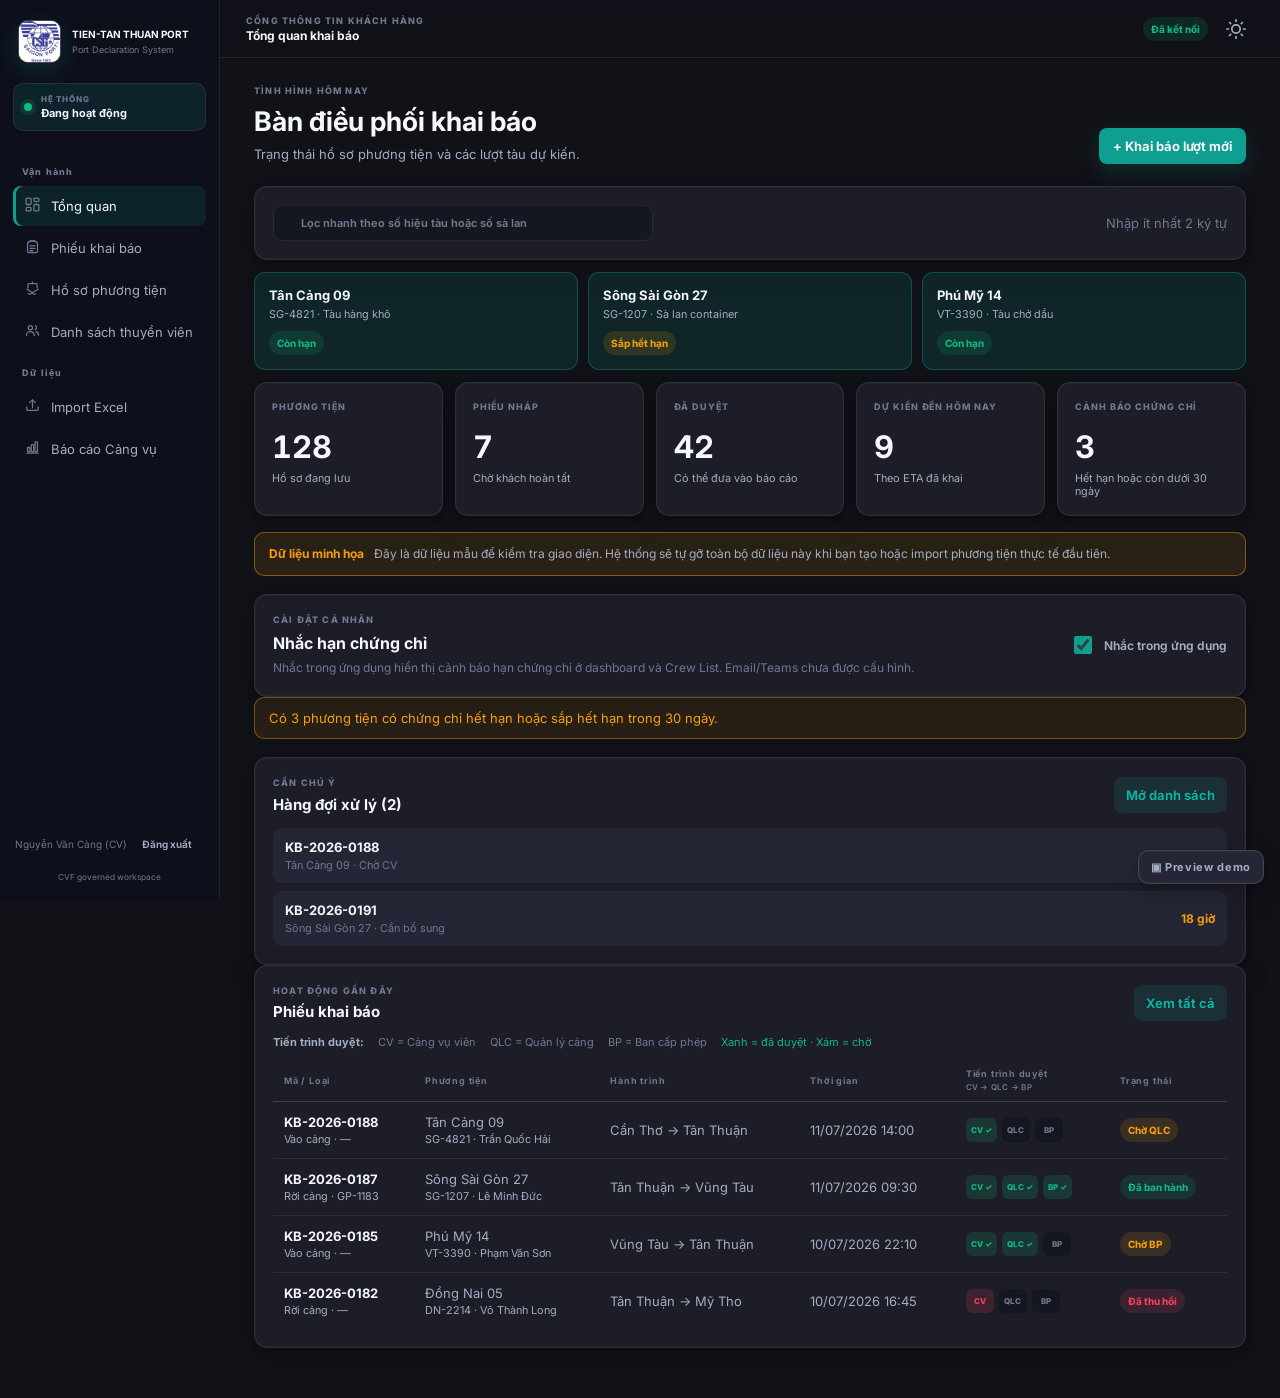
==== frontend/preview.html @ 7e05c361 "fix: complete local T5 UX remediation" ====
<!doctype html>
<html lang="vi" data-theme="dark" data-accent="teal">
<head>
  <meta charset="utf-8">
  <meta name="viewport" content="width=device-width, initial-scale=1">
  <title>Preview · Port Declaration System (demo dữ liệu mẫu)</title>
  <link rel="preconnect" href="https://fonts.googleapis.com">
  <link rel="preconnect" href="https://fonts.gstatic.com" crossorigin>
  <link href="https://fonts.googleapis.com/css2?family=Inter:wght@400;500;600;700&display=swap" rel="stylesheet">
  <link rel="stylesheet" href="styles.css">
  <style>
    /* Demo-only chrome (NOT part of the real app) */
    .demo-bar { position: fixed; right: 16px; bottom: 16px; z-index: 200; display: flex; flex-direction: column; gap: 8px; width: 210px; padding: 10px; border: 1px solid var(--cvf-border-strong); border-radius: 12px; background: var(--cvf-surface-elevated); box-shadow: var(--cvf-shadow-lg); }
    .demo-bar.collapsed { width: auto; padding: 0; border: 0; background: transparent; box-shadow: none; }
    .demo-bar.collapsed .demo-body { display: none; }
    .demo-toggle { min-height: 34px; padding: 0 12px; border: 1px solid var(--cvf-border-strong); border-radius: 10px; background: var(--cvf-surface-elevated); color: var(--cvf-text-secondary); font-size: 11px; font-weight: 700; letter-spacing: .06em; cursor: pointer; box-shadow: var(--cvf-shadow-sm); }
    .demo-toggle:hover { color: var(--cvf-text-primary); border-color: var(--cvf-accent-border); }
    .demo-body { display: grid; gap: 8px; }
    .demo-body button { min-height: 30px; padding: 0 10px; border: 1px solid var(--cvf-border-strong); border-radius: 8px; background: var(--cvf-surface); color: var(--cvf-text-secondary); font-size: 12px; font-weight: 600; cursor: pointer; }
    .demo-body button:hover { border-color: var(--cvf-accent-border); color: var(--cvf-text-primary); }
  </style>
</head>
<body>
  <a class="skip-link" href="#main-content">Bỏ qua điều hướng, đến nội dung chính</a>
  <div class="app-shell">
    <aside class="sidebar" aria-label="Điều hướng chính">
      <a class="brand" href="#dashboard" aria-label="Về tổng quan TIEN-TAN THUAN PORT">
        <span class="brand-logo-frame"><img src="assets/csg-logo.jpg" alt="CSG Saigon Port logo"></span>
        <span class="brand-copy"><strong>TIEN-TAN THUAN PORT</strong><small>Port Declaration System</small></span>
      </a>
      <div class="workspace-chip"><span class="status-dot"></span><span><small>HỆ THỐNG</small><strong>Đang hoạt động</strong></span></div>
      <nav>
        <p class="nav-label">Vận hành</p>
        <a href="#dashboard" data-route="dashboard" class="active"><span><svg viewBox="0 0 24 24" fill="none" stroke="currentColor" stroke-width="1.8" stroke-linecap="round" stroke-linejoin="round" aria-hidden="true"><rect x="3" y="3" width="7" height="9" rx="1.5"></rect><rect x="14" y="3" width="7" height="5" rx="1.5"></rect><rect x="14" y="12" width="7" height="9" rx="1.5"></rect><rect x="3" y="16" width="7" height="5" rx="1.5"></rect></svg></span>Tổng quan</a>
        <a href="#declarations" data-route="declarations"><span><svg viewBox="0 0 24 24" fill="none" stroke="currentColor" stroke-width="1.8" stroke-linecap="round" stroke-linejoin="round" aria-hidden="true"><path d="M9 4h6a1 1 0 0 1 1 1v.5h1.5A1.5 1.5 0 0 1 19 7v12a1.5 1.5 0 0 1-1.5 1.5h-11A1.5 1.5 0 0 1 5 19V7a1.5 1.5 0 0 1 1.5-1.5H8V5a1 1 0 0 1 1-1z"></path><path d="M9 4.5h6"></path><path d="M8.5 11h7M8.5 14.5h7M8.5 18h4"></path></svg></span>Phiếu khai báo</a>
        <a href="#vessels" data-route="vessels"><span><svg viewBox="0 0 24 24" fill="none" stroke="currentColor" stroke-width="1.8" stroke-linecap="round" stroke-linejoin="round" aria-hidden="true"><path d="M4 13l7.4 4.2a1.2 1.2 0 0 0 1.2 0L20 13"></path><path d="M5.5 11.2V6.5a1.5 1.5 0 0 1 1.5-1.5h10a1.5 1.5 0 0 1 1.5 1.5v4.7"></path><path d="M12 5V3"></path><path d="M6 19.5c1.2.8 2.3.8 3.5 0s2.3-.8 3.5 0 2.3.8 3.5 0"></path></svg></span>Hồ sơ phương tiện</a>
        <a href="#crew" data-route="crew"><span><svg viewBox="0 0 24 24" fill="none" stroke="currentColor" stroke-width="1.8" stroke-linecap="round" stroke-linejoin="round" aria-hidden="true"><circle cx="9" cy="8" r="3"></circle><path d="M3.5 19a5.5 5.5 0 0 1 11 0"></path><path d="M16 5.3a3 3 0 0 1 0 5.4"></path><path d="M17 13.5a5.5 5.5 0 0 1 3.5 5.1"></path></svg></span>Danh sách thuyền viên</a>
        <p class="nav-label">Dữ liệu</p>
        <a href="#import" data-route="import"><span><svg viewBox="0 0 24 24" fill="none" stroke="currentColor" stroke-width="1.8" stroke-linecap="round" stroke-linejoin="round" aria-hidden="true"><path d="M12 15V4"></path><path d="M8 8l4-4 4 4"></path><path d="M4 14v3.5A1.5 1.5 0 0 0 5.5 19h13a1.5 1.5 0 0 0 1.5-1.5V14"></path></svg></span>Import Excel</a>
        <a href="#reports" data-route="reports"><span><svg viewBox="0 0 24 24" fill="none" stroke="currentColor" stroke-width="1.8" stroke-linecap="round" stroke-linejoin="round" aria-hidden="true"><path d="M4 20h16"></path><rect x="5" y="12" width="3.5" height="6" rx="1"></rect><rect x="10.25" y="8" width="3.5" height="10" rx="1"></rect><rect x="15.5" y="4" width="3.5" height="14" rx="1"></rect></svg></span>Báo cáo Cảng vụ</a>
      </nav>
      <div class="sidebar-footer">
        <div class="sidebar-user">
          <span id="user-display" class="sidebar-user-name">Nguyễn Văn Cảng (CV)</span>
          <button id="logout-button" class="ghost-button sidebar-logout">Đăng xuất</button>
        </div>
        <small>CVF governed workspace</small>
      </div>
    </aside>

    <div class="main-column">
      <header class="topbar">
        <button id="menu-toggle" class="icon-button mobile-only" aria-label="Mở menu">☰</button>
        <div><span class="eyebrow">CỔNG THÔNG TIN KHÁCH HÀNG</span><strong id="page-context" role="status" aria-live="polite">Tổng quan khai báo</strong></div>
        <div class="topbar-actions">
          <span id="api-state" class="state-badge ok">Đã kết nối</span>
          <button id="theme-toggle" class="icon-button theme-btn" type="button" aria-label="Toggle theme" title="Chuyển giao diện">
            <svg class="sun-icon" viewBox="0 0 24 24" width="20" height="20" fill="none" stroke="currentColor" stroke-width="2" stroke-linecap="round" stroke-linejoin="round"><circle cx="12" cy="12" r="5"></circle><line x1="12" y1="1" x2="12" y2="3"></line><line x1="12" y1="21" x2="12" y2="23"></line><line x1="4.22" y1="4.22" x2="5.64" y2="5.64"></line><line x1="18.36" y1="18.36" x2="19.78" y2="19.78"></line><line x1="1" y1="12" x2="3" y2="12"></line><line x1="21" y1="12" x2="23" y2="12"></line><line x1="4.22" y1="19.78" x2="5.64" y2="18.36"></line><line x1="18.36" y1="5.64" x2="19.78" y2="4.22"></line></svg>
            <svg class="moon-icon" viewBox="0 0 24 24" width="20" height="20" fill="none" stroke="currentColor" stroke-width="2" stroke-linecap="round" stroke-linejoin="round"><path d="M21 12.79A9 9 0 1 1 11.21 3 7 7 0 0 0 21 12.79z"></path></svg>
          </button>
        </div>
      </header>

      <main id="main-content" tabindex="-1" aria-busy="false">
        <!-- DASHBOARD -->
        <section class="page active" data-page="dashboard">
          <div class="page-heading"><div><p class="eyebrow">TÌNH HÌNH HÔM NAY</p><h1>Bàn điều phối khai báo</h1><p>Trạng thái hồ sơ phương tiện và các lượt tàu dự kiến.</p></div><button class="primary-button" data-action="new-declaration">+ Khai báo lượt mới</button></div>
          <section class="dashboard-search panel"><label class="search"><span><svg viewBox="0 0 24 24" fill="none" stroke="currentColor" stroke-width="1.8" stroke-linecap="round" stroke-linejoin="round" aria-hidden="true"><circle cx="10.5" cy="10.5" r="6.5"></circle><path d="M20 20l-4.8-4.8"></path></svg></span><input id="dashboard-vessel-search" placeholder="Lọc nhanh theo số hiệu tàu hoặc số sà lan"></label><span class="muted">Nhập ít nhất 2 ký tự</span></section>
          <div id="dashboard-search-results" class="search-card-grid">
            <article class="search-result-card"><strong>Tân Cảng 09</strong><small>SG-4821 · Tàu hàng khô</small><span class="table-badge submitted">Còn hạn</span></article>
            <article class="search-result-card"><strong>Sông Sài Gòn 27</strong><small>SG-1207 · Sà lan container</small><span class="table-badge draft">Sắp hết hạn</span></article>
            <article class="search-result-card"><strong>Phú Mỹ 14</strong><small>VT-3390 · Tàu chở dầu</small><span class="table-badge submitted">Còn hạn</span></article>
          </div>
          <div id="stats" class="stat-grid" aria-live="polite">
            <article class="stat-card"><p>PHƯƠNG TIỆN</p><strong>128</strong><small>Hồ sơ đang lưu</small></article>
            <article class="stat-card"><p>PHIẾU NHÁP</p><strong>7</strong><small>Chờ khách hoàn tất</small></article>
            <article class="stat-card"><p>ĐÃ DUYỆT</p><strong>42</strong><small>Có thể đưa vào báo cáo</small></article>
            <article class="stat-card"><p>DỰ KIẾN ĐẾN HÔM NAY</p><strong>9</strong><small>Theo ETA đã khai</small></article>
            <article class="stat-card"><p>CẢNH BÁO CHỨNG CHỈ</p><strong>3</strong><small>Hết hạn hoặc còn dưới 30 ngày</small></article>
          </div>
          <section class="demo-data-notice" role="status"><strong>Dữ liệu minh họa</strong><span>Đây là dữ liệu mẫu để kiểm tra giao diện. Hệ thống sẽ tự gỡ toàn bộ dữ liệu này khi bạn tạo hoặc import phương tiện thực tế đầu tiên.</span></section>
          <section class="panel preference-panel"><div><p class="eyebrow">CÀI ĐẶT CÁ NHÂN</p><h2>Nhắc hạn chứng chỉ</h2><p>Nhắc trong ứng dụng hiển thị cảnh báo hạn chứng chỉ ở dashboard và Crew List. Email/Teams chưa được cấu hình.</p></div><label class="toggle-label"><input type="checkbox" checked><span>Nhắc trong ứng dụng</span></label></section>
          <div class="warning-strip visible" role="status">Có 3 phương tiện có chứng chỉ hết hạn hoặc sắp hết hạn trong 30 ngày.</div>
          <section class="panel attention-queue"><div class="panel-header"><div><p class="eyebrow">CẦN CHÚ Ý</p><h2>Hàng đợi xử lý (2)</h2></div><button class="soft-button" type="button">Mở danh sách</button></div><div class="attention-list">
            <article><div><strong>KB-2026-0188</strong><small>Tân Cảng 09 · Chờ CV</small></div><span>6 giờ</span></article>
            <article><div><strong>KB-2026-0191</strong><small>Sông Sài Gòn 27 · Cần bổ sung</small></div><span>18 giờ</span></article>
          </div></section>
          <div class="content-grid">
            <section class="panel"><div class="panel-header"><div><p class="eyebrow">HOẠT ĐỘNG GẦN ĐÂY</p><h2>Phiếu khai báo</h2></div><button class="soft-button">Xem tất cả</button></div><div class="table-wrap" data-recent></div></section>
          </div>
        </section>

        <!-- VESSELS -->
        <section class="page" data-page="vessels">
          <div class="page-heading"><div><p class="eyebrow">DANH MỤC DÙNG LẠI</p><h1>Hồ sơ phương tiện</h1><p>Khai một lần, chọn lại cho những lượt đến cảng sau.</p></div><button class="primary-button">+ Thêm phương tiện</button></div>
          <section class="panel"><div class="filter-bar"><label class="search"><span><svg viewBox="0 0 24 24" fill="none" stroke="currentColor" stroke-width="1.8" stroke-linecap="round" stroke-linejoin="round" aria-hidden="true"><circle cx="10.5" cy="10.5" r="6.5"></circle><path d="M20 20l-4.8-4.8"></path></svg></span><input placeholder="Tìm tên tàu hoặc số đăng ký"></label><span class="muted">128 phương tiện</span></div><div class="table-wrap" data-vessels></div></section>
        </section>

        <!-- DECLARATIONS -->
        <section class="page" data-page="declarations">
          <div class="page-heading"><div><p class="eyebrow">MỖI PHƯƠNG TIỆN / MỖI LƯỢT</p><h1>Điều phối phiếu vào, rời cảng</h1><p>Theo dõi khai báo, kiểm tra nhiều cấp, ban hành và lịch sử xử lý.</p></div><button class="primary-button" data-action="new-declaration">+ Tạo phiếu</button></div>
          <section class="panel advanced-filter"><label>Tàu / số đăng ký<input placeholder="Ví dụ: SG-1234"></label><label>Loại phiếu<select><option>Tất cả</option><option>Vào cảng</option><option>Rời cảng</option></select></label><label>Trạng thái<select><option>Tất cả</option><option>Chờ CV</option><option>Đã duyệt</option></select></label><label>Thuyền trưởng<input placeholder="Họ tên"></label><label>Từ ngày<input type="date"></label><label>Đến ngày<input type="date"></label><button class="ghost-button">Đặt lại</button><span class="muted">42 phiếu</span></section>
          <section class="panel"><div class="table-wrap" data-declarations></div><div class="pagination" aria-label="Phân trang"><span>Trang 1/3</span><button type="button" disabled>Trước</button><button type="button">Sau</button></div></section>
        </section>

        <!-- CREW -->
        <section class="page" data-page="crew">
          <div class="page-heading"><div><p class="eyebrow">CREW LIST / CHỨNG CHỈ</p><h1>Danh sách thuyền viên</h1><p>Quản lý thuyền trưởng, thuyền viên và hạn chứng chỉ chuyên môn.</p></div><button class="primary-button">+ Thêm thuyền viên</button></div>
          <div class="warning-strip visible">2 chứng chỉ đã hết hạn hoặc sẽ hết hạn trong 30 ngày. Cần rà soát trước khi phân công chuyến.</div>
          <section class="panel"><div class="filter-bar"><label class="search"><span><svg viewBox="0 0 24 24" fill="none" stroke="currentColor" stroke-width="1.8" stroke-linecap="round" stroke-linejoin="round" aria-hidden="true"><circle cx="10.5" cy="10.5" r="6.5"></circle><path d="M20 20l-4.8-4.8"></path></svg></span><input placeholder="Tìm họ tên, chức danh hoặc số chứng chỉ"></label><span class="muted">36 người</span></div><div class="table-wrap" data-crew></div></section>
        </section>

        <!-- IMPORT -->
        <section class="page" data-page="import">
          <div class="page-heading"><div><p class="eyebrow">NHẬP DỮ LIỆU CÓ KIỂM SOÁT</p><h1>Import biểu mẫu Excel</h1><p>Dùng đúng hai file mẫu đã phát hành để map dữ liệu vào hệ thống.</p></div></div>
          <div class="import-grid">
            <section class="panel upload-card"><span class="upload-icon"><svg viewBox="0 0 24 24" fill="none" stroke="currentColor" stroke-width="1.7" stroke-linecap="round" stroke-linejoin="round" aria-hidden="true"><path d="M3 14l8 4.4a2 2 0 0 0 2 0L21 14"></path><path d="M5 12V6.5A1.5 1.5 0 0 1 6.5 5h11A1.5 1.5 0 0 1 19 6.5V12"></path><path d="M12 5V2.5"></path></svg></span><h2>Hồ sơ phương tiện</h2><p>Nhập danh sách phương tiện từ <code>Ho_so_phuong_tien_thuy_noi_dia.xlsx</code>.</p><label class="file-button">Chọn file<input type="file" accept=".xlsx"></label></section>
            <section class="panel upload-card"><span class="upload-icon"><svg viewBox="0 0 24 24" fill="none" stroke="currentColor" stroke-width="1.7" stroke-linecap="round" stroke-linejoin="round" aria-hidden="true"><path d="M7 3.5h6.5L18 8v11.5A1.5 1.5 0 0 1 16.5 21h-9A1.5 1.5 0 0 1 6 19.5v-14A1.5 1.5 0 0 1 7 3.5z"></path><path d="M13 3.5V8h5"></path><path d="M9 12.5h6M9 15.5h6M9 18h3.5"></path></svg></span><h2>Phiếu khai báo</h2><p>Nhập một lượt từ <code>Phieu_khai_bao_PTTND_truoc_khi_den_cang.xlsx</code>.</p><label class="file-button">Chọn file<input type="file" accept=".xlsx"></label></section>
          </div>
          <section class="panel"><div class="panel-header"><div><p class="eyebrow">NHẬT KÝ IMPORT</p><h2>Kết quả gần nhất</h2></div></div><div class="empty-state"><div><strong>Chưa có file nào được import</strong><p>Chọn một file mẫu Excel để bắt đầu map dữ liệu trong phiên này.</p></div></div></section>
        </section>

        <!-- REPORTS -->
        <section class="page" data-page="reports">
          <div class="page-heading"><div><p class="eyebrow">BÁO CÁO ĐỊNH KỲ</p><h1>Biểu mẫu gửi Cảng vụ</h1><p>Dữ liệu được tổng hợp từ các phiếu đã duyệt trong kỳ.</p></div></div>
          <section class="panel report-analytics"><div class="panel-header"><div><p class="eyebrow">THỐNG KÊ SẢN LƯỢNG</p><h2 id="analytics-title">Tổng hợp theo tháng</h2></div><div class="segmented period-switch"><button data-period="week">Tuần</button><button data-period="month" class="active">Tháng</button><button data-period="quarter">Quý</button><button data-period="year">Năm</button></div></div>
            <div class="kpi-grid" id="kpi-grid"></div>
            <div class="analytics-split">
              <div class="trend-card"><div class="trend-head"><strong id="trend-title">Lượt tàu theo tháng</strong><span class="muted" id="trend-sub">2026</span></div><div class="trend-chart" id="trend-chart"></div><div class="trend-legend"><span><i class="dot-cur"></i>Kỳ này</span><span><i class="dot-prev"></i>Cùng kỳ năm trước</span></div></div>
              <div class="compare-card"><div class="compare-head"><strong>So sánh cùng kỳ</strong><span class="muted" id="compare-sub">Tháng này vs cùng kỳ 2025</span></div><table><thead><tr><th>Chỉ tiêu</th><th>Kỳ này</th><th>Cùng kỳ</th><th>+/-</th></tr></thead><tbody id="compare-body"></tbody></table></div>
            </div>
          </section>
          <section class="panel report-filter"><label>Từ ngày<input type="date"></label><label>Đến ngày<input type="date"></label><p><span class="info-dot">i</span> Chỉ phiếu ở trạng thái <strong>Đã duyệt</strong> được đưa vào báo cáo.</p></section>
          <div class="report-grid">
            <article class="panel report-card"><span>PL.01</span><h2>Kế hoạch hoạt động PTTND</h2><p>Kế hoạch theo ngày, vị trí đến/rời, hàng hóa và thuyền trưởng.</p><button class="outline-button">Xuất Excel</button></article>
            <article class="panel report-card"><span>PL.02</span><h2>Khối lượng hàng hóa, lượt tàu</h2><p>Tổng hợp kỳ báo cáo theo nhóm hàng, TEU, lượt tàu và hành khách.</p><button class="outline-button">Xuất Excel</button></article>
            <article class="panel report-card"><span>PL.03</span><h2>Chi tiết phương tiện ra, vào cảng</h2><p>Danh sách từng lượt cùng hành trình và phân loại hàng hóa.</p><button class="outline-button">Xuất Excel</button></article>
          </div>
          <section class="panel integration-panel"><div><p class="eyebrow">KẾT NỐI CẢNG VỤ</p><h2>Luồng đồng bộ API trực tiếp</h2><p>Chuẩn bị payload từ phiếu đã duyệt. Hệ thống chỉ gửi khi Cảng vụ cung cấp đặc tả API, endpoint và credential chính thức.</p></div><div class="integration-state"><span class="state-badge pending">Chưa cấu hình</span><button class="primary-button">Chuẩn bị gói đồng bộ</button></div><div class="table-wrap span-full" data-sync></div></section>
        </section>
      </main>
    </div>
  </div>

  <!-- DECLARATION MODAL (contract markup, prefilled demo) -->
  <dialog id="declaration-dialog" class="modal wide"><form onsubmit="return false"><div class="modal-header sticky"><div><p class="eyebrow">PHIẾU KHAI BÁO PTTND</p><h2>Tạo lượt đến cảng</h2></div><div id="draft-state" class="draft-state" role="status" aria-live="polite"><span aria-hidden="true">●</span> Nháp cục bộ trên thiết bị này · chưa lưu lên hệ thống</div><button type="button" class="icon-button" data-close-dialog="declaration-dialog" aria-label="Đóng">×</button></div>
    <div>
      <section class="form-section"><h3>A. Thông tin chung và phương tiện</h3><div class="section-grid">
        <label>* Loại phiếu<select><option>Vào cảng</option><option>Rời cảng</option></select></label>
        <label class="wide-field">* Tên doanh nghiệp / Đại lý<input value="Công ty TNHH Vận tải Sông Sài Gòn"></label>
        <label>* Ngày khai báo<input type="date" value="2026-07-11"></label>
        <label>* Chọn hồ sơ phương tiện<select><option>Tân Cảng 09 — SG-4821</option></select></label>
        <label>* Tên phương tiện<input value="Tân Cảng 09"></label>
        <label>* Số đăng ký<input value="SG-4821"></label>
        <label>Chiều dài (m)<input type="number" value="79.8"></label>
        <label>Trọng tải toàn phần<input type="number" value="2400"></label>
      </div></section>
      <section class="form-section"><h3>C. Hàng hóa dỡ tại cảng</h3><div class="section-grid">
        <label>Loại hàng<select><option>Container</option></select></label>
        <label>Loại hình<select><option>Nhập khẩu</option></select></label>
        <label class="wide-field">Tên hàng<input value="Hàng bách hóa đóng container"></label>
        <label>20 ft có hàng<input type="number" value="18"></label>
        <label>40 ft có hàng<input type="number" value="24"></label>
        <label>Tổng container<input class="derived" value="42" readonly></label>
        <label>Quy đổi TEU<input class="derived" value="66" readonly></label>
        <label>Khối lượng (tấn)<input type="number" value="612"></label>
      </div></section>
      <section class="form-section"><h3>F. Liên hệ và file đính kèm</h3><div class="section-grid">
        <label>* Họ tên thuyền trưởng<input value="Trần Quốc Hải"></label>
        <label>* Số điện thoại thuyền trưởng<input value="0903 555 214"></label>
        <label class="attachment-field wide-field">Đính kèm hình ảnh / PDF / Word / Excel<input type="file" multiple><small>Mỗi file tối đa 12 MB. File được lưu cùng phiếu khai báo.</small></label>
      </div></section>
    </div>
    <div class="review-strip"><div><strong>Kiểm tra trước khi nộp</strong><p>Dấu * là bắt buộc. Phiếu đã nộp được khóa để bảo toàn báo cáo.</p></div><div><button type="button" class="outline-button">Lưu nháp</button><button type="button" class="primary-button">Kiểm tra & nộp</button></div></div>
  </form></dialog>

  <!-- WORKFLOW MODAL -->
  <dialog id="workflow-dialog" class="modal wide"><div class="modal-header"><div><p class="eyebrow">HỒ SƠ VÀ DẤU VẾT XỬ LÝ</p><h2>KB-2026-0188 · Tân Cảng 09</h2></div><button type="button" class="icon-button" data-close-dialog="workflow-dialog" aria-label="Đóng">×</button></div>
    <div class="workflow-summary"><article><small>LOẠI PHIẾU</small><strong>Vào cảng</strong></article><article><small>TRẠNG THÁI</small><strong>Chờ QLC</strong></article><article><small>GIẤY PHÉP</small><strong>Chưa ban hành</strong></article><article><small>DUYỆT</small><span class="approval-dots"><span class="approval approved" title="Cảng vụ viên: Đã duyệt">CV ✓</span><span class="approval" title="Quản lý cảng: Đang chờ">QLC</span><span class="approval" title="Ban cấp phép: Đang chờ">BP</span></span></article></div>
    <div class="timeline">
      <article><span></span><div><strong>Chờ CV · Trần Quốc Hải</strong><small>CUSTOMER · 11/07/2026 08:12</small><p>Khách hàng nộp phiếu khai báo lượt vào cảng.</p></div></article>
      <article><span></span><div><strong>Đã duyệt · Nguyễn Văn Cảng</strong><small>CV · 11/07/2026 09:40</small><p>Cảng vụ viên duyệt hồ sơ, chuyển Quản lý cảng.</p></div></article>
    </div>
    <form class="workflow-form" onsubmit="return false"><label>Thao tác<select><option>Chọn</option><option>QLC duyệt</option><option>Yêu cầu bổ sung</option></select></label><label>Số giấy phép<input placeholder="Tự sinh nếu để trống"></label><label class="span-full">Ghi chú / lý do<textarea placeholder="Bắt buộc nêu lý do khi yêu cầu bổ sung hoặc thu hồi"></textarea></label><button class="primary-button" type="button">Ghi nhận thao tác</button></form>
  </dialog>

  <!-- LOGIN DIALOG -->
  <dialog id="login-dialog" class="modal login-dialog" aria-labelledby="login-title">
    <form onsubmit="return false">
      <div class="login-hero">
        <span class="login-logo-frame"><img src="assets/csg-logo.jpg" alt="Cảng Sài Gòn"></span>
        <p class="eyebrow">CỔNG THÔNG TIN VẬN HÀNH</p>
        <h2 id="login-title">Cảng Tân Thuận</h2>
        <p>Đăng nhập để quản lý khai báo, phương tiện và luồng phê duyệt.</p>
      </div>
      <div class="login-form-content">
        <label>Tên đăng nhập<input type="text" placeholder="Nhập tên đăng nhập"></label>
        <label>Mật khẩu<input type="password" placeholder="Nhập mật khẩu"></label>
        <button type="button" class="primary-button full login-submit">Đăng nhập vào hệ thống <span aria-hidden="true">→</span></button>
        <p class="login-security-note">Phiên đăng nhập được bảo vệ và mọi thao tác quan trọng đều được ghi nhận.</p>
      </div>
    </form>
  </dialog>

  <div id="toast-region" class="toast-region" role="status" aria-live="polite" aria-atomic="true"></div>

  <div class="demo-bar collapsed" id="demo-bar">
    <button class="demo-toggle" id="demo-toggle" type="button">▣ Preview demo</button>
    <div class="demo-body">
      <button data-open="declaration-dialog">Modal phiếu</button>
      <button data-open="workflow-dialog">Workflow</button>
      <button data-open="login-dialog">Login</button>
      <button id="demo-theme">Dark / Light</button>
    </div>
  </div>

  <script>
    const A = '<span class="approval approved" title="Đã duyệt">$L ✓</span>';
    function dot(state, label) {
      const cls = state === 'approved' ? 'approval approved' : state === 'rejected' ? 'approval rejected' : 'approval';
      return `<span class="${cls}">${label}${state === 'approved' ? ' ✓' : ''}</span>`;
    }
    const legend = '<div class="approval-legend"><strong>Tiến trình duyệt:</strong><span>CV = Cảng vụ viên</span><span>QLC = Quản lý cảng</span><span>BP = Ban cấp phép</span><span class="approval-legend-state">Xanh = đã duyệt · Xám = chờ</span></div>';

    const declRows = [
      ['KB-2026-0188','Vào cảng · —','Tân Cảng 09','SG-4821 · Trần Quốc Hải','Cần Thơ → Tân Thuận','11/07/2026 14:00',['approved','pending','pending'],'draft','Chờ QLC'],
      ['KB-2026-0187','Rời cảng · GP-1183','Sông Sài Gòn 27','SG-1207 · Lê Minh Đức','Tân Thuận → Vũng Tàu','11/07/2026 09:30',['approved','approved','approved'],'submitted','Đã ban hành'],
      ['KB-2026-0185','Vào cảng · —','Phú Mỹ 14','VT-3390 · Phạm Văn Sơn','Vũng Tàu → Tân Thuận','10/07/2026 22:10',['approved','approved','pending'],'draft','Chờ BP'],
      ['KB-2026-0182','Rời cảng · —','Đồng Nai 05','DN-2214 · Võ Thành Long','Tân Thuận → Mỹ Tho','10/07/2026 16:45',['rejected','pending','pending'],'danger','Đã thu hồi'],
    ];
    function declTable(editable) {
      return legend + '<table class="data-table responsive-table"><thead><tr><th>Mã / Loại</th><th>Phương tiện</th><th>Hành trình</th><th>Thời gian</th><th class="approval-heading">Tiến trình duyệt<small>CV → QLC → BP</small></th><th>Trạng thái</th>' + (editable ? '<th></th>' : '') + '</tr></thead><tbody>' +
        declRows.map(r => `<tr><td data-label="Mã / Loại"><strong>${r[0]}</strong><br><small>${r[1]}</small></td><td data-label="Phương tiện">${r[2]}<br><small>${r[3]}</small></td><td data-label="Hành trình">${r[4]}</td><td data-label="Thời gian">${r[5]}</td><td data-label="Tiến trình duyệt"><span class="approval-dots">${dot(r[6][0],'CV')}${dot(r[6][1],'QLC')}${dot(r[6][2],'BP')}</span></td><td data-label="Trạng thái"><span class="table-badge ${r[7]}">${r[8]}</span></td>${editable ? '<td data-label="Thao tác"><button>Mở phiếu</button> · <button>Chi tiết</button></td>' : ''}</tr>`).join('') +
        '</tbody></table>';
    }
    document.querySelector('[data-recent]').innerHTML = declTable(false);
    document.querySelector('[data-declarations]').innerHTML = declTable(true);

    const vesselRows = [
      ['Tân Cảng 09','Cty Vận tải Sông Sài Gòn','SG-4821','Tàu hàng khô / SB','2.400 tấn','submitted','Còn hạn','30/09/2027'],
      ['Sông Sài Gòn 27','Cty CP Logistics Miền Nam','SG-1207','Sà lan container / SB','1.150 tấn','draft','Sắp hết hạn','02/08/2026'],
      ['Phú Mỹ 14','DNTN Phú Mỹ','VT-3390','Tàu chở dầu / VR-SI','3.800 tấn','submitted','Còn hạn','14/03/2028'],
    ];
    document.querySelector('[data-vessels]').innerHTML = '<table class="data-table responsive-table"><thead><tr><th>Phương tiện</th><th>Số đăng ký</th><th>Loại / Cấp</th><th>Trọng tải</th><th>Đăng kiểm</th><th></th></tr></thead><tbody>' +
      vesselRows.map(v => `<tr><td data-label="Phương tiện"><strong>${v[0]}</strong><br><small>${v[1]}</small></td><td data-label="Số đăng ký">${v[2]}</td><td data-label="Loại / Cấp">${v[3]}</td><td data-label="Trọng tải">${v[4]}</td><td data-label="Đăng kiểm"><span class="table-badge ${v[5]}">${v[6]}</span><br><small>${v[7]}</small></td><td data-label="Thao tác"><button>Đối soát</button> · <button>Chỉnh sửa</button></td></tr>`).join('') +
      '</tbody></table>';

    const crewRows = [
      ['Trần Quốc Hải','0903 555 214','Thuyền trưởng','Tân Cảng 09','SG-4821','GCNKNCM hạng nhất','TT-01824','submitted','Còn hạn','12/11/2027'],
      ['Lê Minh Đức','0912 448 903','Máy trưởng','Sông Sài Gòn 27','SG-1207','GCNKNCM máy hạng nhì','MT-00937','draft','Sắp hết hạn','28/07/2026'],
      ['Phạm Văn Sơn','0977 210 664','Thuyền phó','Chưa phân công','','Chứng chỉ thủy thủ','TP-02201','draft','Đã hết hạn','01/06/2026'],
    ];
    document.querySelector('[data-crew]').innerHTML = '<table class="data-table responsive-table"><thead><tr><th>Họ tên</th><th>Chức danh</th><th>Phương tiện</th><th>Chứng chỉ</th><th>Hạn</th><th></th></tr></thead><tbody>' +
      crewRows.map(c => `<tr><td data-label="Họ tên"><strong>${c[0]}</strong><br><small>${c[1]}</small></td><td data-label="Chức danh">${c[2]}</td><td data-label="Phương tiện">${c[3]}<br><small>${c[4]}</small></td><td data-label="Chứng chỉ">${c[5]}<br><small>${c[6]}</small></td><td data-label="Hạn"><span class="table-badge ${c[7]}">${c[8]}</span><br><small>${c[9]}</small></td><td data-label="Thao tác"><button>Chỉnh sửa</button></td></tr>`).join('') +
      '</tbody></table>';

    document.querySelector('[data-sync]').innerHTML = '<div class="empty-state"><div><strong>Chưa có gói đồng bộ</strong><p>Chọn kỳ báo cáo và chuẩn bị payload để kiểm tra trước khi kết nối API chính thức.</p></div></div>';

    // ---- Report analytics (demo data) ----
    const fmt = n => n.toLocaleString('vi-VN');
    const periods = {
      week: {
        title: 'Tổng hợp theo tuần', trendTitle: 'Lượt tàu theo ngày', trendSub: 'Tuần này', compareSub: 'Tuần này vs tuần trước',
        kpis: [['Lượt tàu',86,79],['Khối lượng (tấn)',24180,22540],['TEU',3120,3260],['Hành khách',410,388]],
        labels: ['T2','T3','T4','T5','T6','T7','CN'], cur: [12,15,11,14,16,13,5], prev: [10,13,12,12,14,11,7]
      },
      month: {
        title: 'Tổng hợp theo tháng', trendTitle: 'Lượt tàu theo tháng', trendSub: '2026', compareSub: 'Tháng này vs cùng kỳ 2025',
        kpis: [['Lượt tàu',384,342],['Khối lượng (tấn)',108600,99200],['TEU',14280,13010],['Hành khách',1820,1960]],
        labels: ['T1','T2','T3','T4','T5','T6','T7'], cur: [52,58,61,55,67,71,63], prev: [48,50,54,52,59,60,58]
      },
      quarter: {
        title: 'Tổng hợp theo quý', trendTitle: 'Lượt tàu theo quý', trendSub: '2026', compareSub: 'Quý này vs cùng kỳ 2025',
        kpis: [['Lượt tàu',1156,1042],['Khối lượng (tấn)',321400,298700],['TEU',42600,39800],['Hành khách',5480,5720]],
        labels: ['Q1','Q2','Q3','Q4'], cur: [1156,1210,1090,0], prev: [1042,1120,1180,1205]
      },
      year: {
        title: 'Tổng hợp theo năm', trendTitle: 'Lượt tàu theo năm', trendSub: '2020–2026', compareSub: 'Năm nay vs năm trước',
        kpis: [['Lượt tàu',4562,4218],['Khối lượng (tấn)',1284000,1192000],['TEU',168400,151200],['Hành khách',22140,23050]],
        labels: ['2021','2022','2023','2024','2025','2026'], cur: [3680,3920,4100,4320,4218,4562], prev: [3500,3680,3920,4100,4320,4218]
      }
    };
    function delta(cur, prev) { const d = prev ? ((cur - prev) / prev) * 100 : 0; const up = d >= 0; return {up, txt: (up ? '▲ ' : '▼ ') + Math.abs(d).toFixed(1).replace('.', ',') + '%'}; }
    function renderAnalytics(key) {
      const p = periods[key];
      document.getElementById('analytics-title').textContent = p.title;
      document.getElementById('trend-title').textContent = p.trendTitle;
      document.getElementById('trend-sub').textContent = p.trendSub;
      document.getElementById('compare-sub').textContent = p.compareSub;
      document.getElementById('kpi-grid').innerHTML = p.kpis.map(k => { const dl = delta(k[1], k[2]); return `<article class="kpi-card"><p>${k[0].toUpperCase()}</p><div class="kpi-value"><strong>${fmt(k[1])}</strong><span class="kpi-delta ${dl.up ? 'up' : 'down'}">${dl.txt}</span></div><small>Cùng kỳ: ${fmt(k[2])}</small></article>`; }).join('');
      const max = Math.max(...p.cur, ...p.prev) || 1;
      document.getElementById('trend-chart').innerHTML = p.labels.map((lb, i) => `<div class="trend-col"><div class="trend-bars"><span class="trend-bar cur" style="height:${Math.round(p.cur[i] / max * 100)}%"></span><span class="trend-bar prev" style="height:${Math.round(p.prev[i] / max * 100)}%"></span></div><small>${lb}</small></div>`).join('');
      document.getElementById('compare-body').innerHTML = p.kpis.map(k => { const dl = delta(k[1], k[2]); return `<tr><td>${k[0]}</td><td>${fmt(k[1])}</td><td>${fmt(k[2])}</td><td class="compare-delta ${dl.up ? 'up' : 'down'}">${dl.txt}</td></tr>`; }).join('');
    }
    renderAnalytics('month');
    document.querySelectorAll('.period-switch button').forEach(b => b.onclick = () => {
      document.querySelectorAll('.period-switch button').forEach(x => x.classList.toggle('active', x === b));
      renderAnalytics(b.dataset.period);
    });

    // Demo bar collapse
    document.getElementById('demo-toggle').onclick = () => document.getElementById('demo-bar').classList.toggle('collapsed');

    // Nav switching
    document.querySelectorAll('nav a').forEach(a => a.addEventListener('click', e => {
      e.preventDefault();
      const route = a.dataset.route;
      document.querySelectorAll('.page').forEach(p => p.classList.toggle('active', p.dataset.page === route));
      document.querySelectorAll('nav a').forEach(l => l.classList.toggle('active', l === a));
      const names = {dashboard:'Tổng quan khai báo',declarations:'Phiếu khai báo',vessels:'Hồ sơ phương tiện',crew:'Danh sách thuyền viên',import:'Import dữ liệu Excel',reports:'Báo cáo Cảng vụ'};
      document.getElementById('page-context').textContent = names[route];
      document.querySelector('.sidebar').classList.remove('open');
    }));
    document.getElementById('menu-toggle').onclick = () => document.querySelector('.sidebar').classList.toggle('open');

    // Theme
    const toggleTheme = () => { const r = document.documentElement; r.dataset.theme = r.dataset.theme === 'dark' ? 'light' : 'dark'; };
    document.getElementById('theme-toggle').onclick = toggleTheme;
    document.getElementById('demo-theme').onclick = toggleTheme;

    // Dialogs
    document.querySelectorAll('[data-open]').forEach(b => b.onclick = () => document.getElementById(b.dataset.open).showModal());
    document.querySelectorAll('[data-close-dialog]').forEach(b => b.onclick = () => document.getElementById(b.dataset.closeDialog).close());
  </script>
</body>
</html>
---- frontend/styles.css ----
:root {
  --cvf-bg-shell: #0d0f1a;
  --cvf-bg-page: #111218;
  --cvf-surface: #1c1d27;
  --cvf-surface-elevated: #242636;
  --cvf-border: rgba(255,255,255,.08);
  --cvf-border-strong: rgba(255,255,255,.14);
  --cvf-text-primary: #f4f7fb;
  --cvf-text-secondary: #a3adc2;
  --cvf-text-muted: #6f7890;
  --cvf-success: #10b981;
  --cvf-warning: #f59e0b;
  --cvf-danger: #f43f5e;
  --cvf-info: #38bdf8;
  --cvf-overlay: rgba(5,8,14,.72);
  --cvf-input: #151720;
  --cvf-logo-bg: #ffffff;
  --cvf-shadow-sm: 0 10px 28px rgba(0,0,0,.18), 0 2px 6px rgba(0,0,0,.22), inset 0 0 0 1px rgba(255,255,255,.025);
  --cvf-shadow-lg: 0 28px 70px rgba(0,0,0,.38), 0 8px 20px rgba(0,0,0,.32), inset 0 0 0 1px rgba(255,255,255,.04);
  color-scheme: dark;
  transition: background-color 0.4s ease, color 0.4s ease;
}

[data-theme="light"] {
  --cvf-bg-shell: #e9eef3;
  --cvf-bg-page: #f5f7f9;
  --cvf-surface: #ffffff;
  --cvf-surface-elevated: #f1f4f7;
  --cvf-border: rgba(20,38,56,.1);
  --cvf-border-strong: rgba(20,38,56,.18);
  --cvf-text-primary: #18222d;
  --cvf-text-secondary: #526273;
  --cvf-text-muted: #7f8b98;
  --cvf-overlay: rgba(28,42,54,.45);
  --cvf-input: #f7f9fb;
  --cvf-logo-bg: #ffffff;
  --cvf-shadow-sm: 0 10px 28px rgba(39,65,86,.08), 0 2px 6px rgba(39,65,86,.08), inset 0 0 0 1px rgba(255,255,255,.65);
  --cvf-shadow-lg: 0 30px 70px rgba(39,65,86,.2), 0 8px 18px rgba(39,65,86,.12), inset 0 0 0 1px rgba(255,255,255,.8);
  color-scheme: light;
}

[data-accent="teal"] {
  --cvf-accent: #0f9f91;
  --cvf-accent-hover: #0bb8a7;
  --cvf-accent-soft: rgba(15,159,145,.14);
  --cvf-accent-border: rgba(15,159,145,.34);
  --cvf-accent-glow: rgba(15,159,145,.2);
  --cvf-on-accent: #ffffff;
}

* { box-sizing: border-box; }
html { scroll-behavior: smooth; }
body { margin: 0; min-width: 320px; background: var(--cvf-bg-page); color: var(--cvf-text-primary); font-family: "Inter", "Segoe UI", sans-serif; font-size: 13px; transition: background-color 0.4s ease, color 0.4s ease; }
button, input, select, textarea { font: inherit; }
button, a { -webkit-tap-highlight-color: transparent; }
button:focus-visible, a:focus-visible, input:focus-visible, select:focus-visible, textarea:focus-visible { outline: 2px solid var(--cvf-accent); outline-offset: 2px; }
h1, h2, p { margin-top: 0; }
h1 { margin-bottom: 7px; font-size: clamp(23px, 2.4vw, 27px); line-height: 1.15; }
h2 { margin-bottom: 8px; font-size: 15px; }
p { color: var(--cvf-text-secondary); line-height: 1.55; }
code { color: var(--cvf-info); }

.app-shell { min-height: 100vh; display: grid; grid-template-columns: 220px 1fr; }
.sidebar { position: fixed; inset: 0 auto 0 0; z-index: 30; width: 220px; display: flex; flex-direction: column; padding: 18px 13px; background: var(--cvf-bg-shell); border-right: 1px solid var(--cvf-border); }
.brand { display: flex; gap: 11px; align-items: center; padding: 2px 5px 20px; color: var(--cvf-text-primary); text-decoration: none; }
.brand-logo-frame { display: grid; place-items: center; width: 43px; height: 43px; flex: 0 0 43px; overflow: hidden; border: 1px solid var(--cvf-border-strong); border-radius: 10px; background: var(--cvf-surface-elevated); box-shadow: 0 8px 24px var(--cvf-accent-glow); }
.brand-logo-frame img { width: 100%; height: 100%; object-fit: contain; background: var(--cvf-logo-bg); }
.brand-copy { min-width: 0; }.brand strong, .brand small { display: block; }.brand strong { font-size: 10px; line-height: 1.25; overflow-wrap: anywhere; }.brand small { margin-top: 4px; color: var(--cvf-text-muted); font-size: 9px; line-height: 1.25; }
.workspace-chip { display: flex; align-items: center; gap: 9px; margin-bottom: 20px; padding: 10px; border: 1px solid var(--cvf-border); border-radius: 10px; background: var(--cvf-accent-soft); }
.workspace-chip small, .workspace-chip strong { display: block; }.workspace-chip small { color: var(--cvf-text-muted); font-size: 8px; font-weight: 800; letter-spacing: .1em; }.workspace-chip strong { margin-top: 2px; font-size: 11px; }
.status-dot { width: 8px; height: 8px; border-radius: 50%; background: var(--cvf-success); box-shadow: 0 0 0 4px color-mix(in srgb, var(--cvf-success) 15%, transparent); }
.nav-label, .eyebrow { margin: 14px 9px 7px; color: var(--cvf-text-muted); font-size: 9px; font-weight: 800; letter-spacing: .13em; }
nav a { display: flex; align-items: center; gap: 10px; margin: 2px 0; padding: 10px 11px; border-radius: 8px; color: var(--cvf-text-secondary); text-decoration: none; transition: 150ms ease; }
nav a:hover, nav a.active { background: var(--cvf-accent-soft); color: var(--cvf-text-primary); }
nav a.active { box-shadow: inset 3px 0 var(--cvf-accent); }
nav a span { width: 17px; color: var(--cvf-text-muted); text-align: center; }
.sidebar-footer { margin-top: auto; display: grid; gap: 10px; color: var(--cvf-text-muted); text-align: center; font-size: 10px; }
.main-column { grid-column: 2; min-width: 0; }
.topbar { position: sticky; top: 0; z-index: 20; height: 58px; display: flex; align-items: center; justify-content: space-between; gap: 16px; padding: 0 26px; border-bottom: 1px solid var(--cvf-border); background: color-mix(in srgb, var(--cvf-bg-page) 88%, transparent); backdrop-filter: blur(16px); }
.topbar .eyebrow { display: block; margin: 0 0 2px; }.topbar strong { display: block; font-size: 12px; }.topbar-actions { display: flex; align-items: center; gap: 10px; }
main { padding: 26px clamp(18px, 3vw, 34px) 50px; }
.page { display: none; max-width: 1440px; margin: 0 auto; animation: reveal 220ms ease; }.page.active { display: block; }
@keyframes reveal { from { opacity: 0; transform: translateY(7px); } to { opacity: 1; transform: translateY(0); } }
.page-heading { display: flex; align-items: flex-end; justify-content: space-between; gap: 20px; margin-bottom: 22px; }.page-heading .eyebrow { margin: 0 0 8px; }.page-heading p:last-child { margin-bottom: 0; }
.primary-button, .soft-button, .outline-button, .ghost-button, .icon-button, .file-button { min-height: 36px; border: 0; border-radius: 8px; cursor: pointer; font-weight: 650; transition: 150ms ease; }
.primary-button { padding: 0 14px; background: var(--cvf-accent); color: var(--cvf-on-accent); box-shadow: 0 7px 22px var(--cvf-accent-glow); }.primary-button:hover { background: var(--cvf-accent-hover); transform: translateY(-1px); }
.soft-button { padding: 0 12px; background: var(--cvf-accent-soft); color: var(--cvf-accent-hover); }.outline-button { padding: 0 13px; border: 1px solid var(--cvf-accent-border); background: transparent; color: var(--cvf-accent-hover); }.ghost-button { padding: 0 12px; background: transparent; color: var(--cvf-text-secondary); }.icon-button { min-width: 36px; background: transparent; color: var(--cvf-text-secondary); font-size: 20px; }.full { width: 100%; margin-top: 9px; }
.state-badge, .table-badge { display: inline-flex; align-items: center; min-height: 24px; padding: 0 8px; border-radius: 999px; font-size: 10px; font-weight: 750; }.pending, .draft { background: color-mix(in srgb, var(--cvf-warning) 14%, transparent); color: var(--cvf-warning); }.ok, .submitted { background: color-mix(in srgb, var(--cvf-success) 14%, transparent); color: var(--cvf-success); }
.danger { background: color-mix(in srgb, var(--cvf-danger) 14%, transparent); color: var(--cvf-danger); }
.stat-grid { display: grid; grid-template-columns: repeat(5, minmax(140px, 1fr)); gap: 12px; margin-bottom: 15px; }.stat-card { min-height: 112px; padding: 17px; border: 1px solid var(--cvf-border); border-radius: 13px; background: var(--cvf-surface); box-shadow: var(--cvf-shadow-sm); }.stat-card p { margin-bottom: 14px; color: var(--cvf-text-muted); font-size: 9px; font-weight: 800; letter-spacing: .1em; }.stat-card strong { font-size: 31px; font-variant-numeric: tabular-nums; }.stat-card small { display: block; margin-top: 7px; color: var(--cvf-text-secondary); }
.dashboard-search { display: flex; align-items: center; justify-content: space-between; gap: 12px; margin-bottom: 12px; padding: 12px; }.search-card-grid { display: grid; grid-template-columns: repeat(3, minmax(0, 1fr)); gap: 10px; margin-bottom: 12px; }.search-result-card { padding: 14px; border: 1px solid var(--cvf-accent-border); border-radius: 11px; background: var(--cvf-accent-soft); }.search-result-card strong, .search-result-card small { display: block; }.search-result-card small { margin-top: 5px; color: var(--cvf-text-secondary); }.search-result-card .table-badge { margin-top: 10px; }
.content-grid { display: grid; grid-template-columns: minmax(0, 1fr); gap: 14px; }.span-2 { min-width: 0; }.panel { padding: 18px; border: 1px solid var(--cvf-border); border-radius: 13px; background: var(--cvf-surface); box-shadow: var(--cvf-shadow-sm); }.panel-header, .filter-bar { display: flex; align-items: center; justify-content: space-between; gap: 15px; margin-bottom: 14px; }.panel-header .eyebrow { margin: 0 0 5px; }.panel-header h2 { margin: 0; }
.table-wrap { overflow-x: auto; }.data-table { width: 100%; border-collapse: collapse; white-space: nowrap; }.data-table th { padding: 9px 11px; border-bottom: 1px solid var(--cvf-border-strong); color: var(--cvf-text-muted); font-size: 9px; letter-spacing: .09em; text-align: left; }.data-table td { padding: 12px 11px; border-bottom: 1px solid var(--cvf-border); color: var(--cvf-text-secondary); }.data-table tr:last-child td { border-bottom: 0; }.data-table tbody tr:hover { background: var(--cvf-accent-soft); }.data-table strong { color: var(--cvf-text-primary); }.data-table button { border: 0; background: transparent; color: var(--cvf-accent-hover); cursor: pointer; }
.search { display: flex; align-items: center; width: min(380px, 100%); height: 36px; padding: 0 11px; border: 1px solid var(--cvf-border); border-radius: 9px; background: var(--cvf-input); }.search input { width: 100%; border: 0; outline: 0; background: transparent; color: var(--cvf-text-primary); }.muted { color: var(--cvf-text-muted); }
.segmented { display: flex; padding: 3px; border-radius: 9px; background: var(--cvf-input); }.segmented button { min-height: 29px; padding: 0 10px; border: 0; border-radius: 7px; background: transparent; color: var(--cvf-text-secondary); cursor: pointer; }.segmented button.active { background: var(--cvf-accent-soft); color: var(--cvf-accent-hover); }
.advanced-filter { display: grid; grid-template-columns: 1.4fr repeat(5, minmax(120px, 1fr)) auto auto; gap: 11px; align-items: end; margin-bottom: 14px; }.advanced-filter .ghost-button { border: 1px solid var(--cvf-border); }.approval-dots { display: inline-flex; gap: 5px; }.approval { display: inline-grid; place-items: center; min-width: 28px; height: 24px; padding: 0 5px; border-radius: 6px; background: var(--cvf-input); color: var(--cvf-text-muted); font-size: 8px; font-weight: 800; }.approval.approved { background: color-mix(in srgb, var(--cvf-success) 16%, transparent); color: var(--cvf-success); }.approval.rejected { background: color-mix(in srgb, var(--cvf-danger) 16%, transparent); color: var(--cvf-danger); }
.approval-legend { display: flex; flex-wrap: wrap; align-items: center; gap: 5px 14px; margin: 0 0 10px; color: var(--cvf-text-muted); font-size: 11px; }.approval-legend strong { color: var(--cvf-text-secondary); }.approval-legend-state { color: var(--cvf-success); }.approval-heading small { display: block; margin-top: 3px; color: var(--cvf-text-muted); font-size: 8px; font-weight: 600; letter-spacing: .03em; text-transform: none; }
.import-grid, .report-grid { display: grid; grid-template-columns: repeat(2, 1fr); gap: 14px; margin-bottom: 14px; }.upload-card { display: grid; justify-items: start; min-height: 240px; }.upload-icon { display: grid; place-items: center; width: 45px; height: 45px; margin-bottom: 22px; border-radius: 11px; background: var(--cvf-accent-soft); color: var(--cvf-accent-hover); font-size: 22px; }.file-button { display: inline-grid; place-items: center; margin-top: auto; padding: 0 14px; border: 1px solid var(--cvf-accent-border); color: var(--cvf-accent-hover); }.file-button input { position: absolute; width: 1px; height: 1px; opacity: 0; }.empty-state { min-height: 100px; display: grid; place-items: center; color: var(--cvf-text-muted); text-align: center; }
.report-filter { display: flex; align-items: end; gap: 14px; margin-bottom: 14px; }.report-filter label { min-width: 170px; }.report-filter p { margin: 0 0 8px auto; }.report-grid { grid-template-columns: repeat(3, 1fr); }.report-card { min-height: 215px; display: flex; flex-direction: column; }.report-card > span { width: fit-content; padding: 5px 7px; border-radius: 6px; background: var(--cvf-accent-soft); color: var(--cvf-accent-hover); font: 700 10px "DM Mono", monospace; }.report-card h2 { margin-top: 22px; }.report-card button { margin-top: auto; align-self: flex-start; }
.warning-strip { display: none; margin-bottom: 12px; padding: 12px 14px; border: 1px solid color-mix(in srgb, var(--cvf-warning) 40%, transparent); border-radius: 10px; background: color-mix(in srgb, var(--cvf-warning) 10%, transparent); color: var(--cvf-warning); }.warning-strip.visible { display: block; }.integration-panel { display: grid; grid-template-columns: 1fr auto; gap: 18px; align-items: center; }.integration-panel .eyebrow { margin-left: 0; }.integration-state { display: flex; align-items: center; gap: 10px; }.span-full { grid-column: 1 / -1; }.attachment-field { padding: 14px; border: 1px dashed var(--cvf-accent-border); border-radius: 10px; background: var(--cvf-accent-soft); }.attachment-field small { color: var(--cvf-text-muted); font-weight: 400; }
label { display: grid; gap: 6px; color: var(--cvf-text-secondary); font-size: 11px; font-weight: 650; }input, select, textarea { width: 100%; min-height: 38px; padding: 8px 10px; border: 1px solid var(--cvf-border-strong); border-radius: 8px; background: var(--cvf-input); color: var(--cvf-text-primary); }textarea { min-height: 74px; resize: vertical; }input::placeholder { color: var(--cvf-text-muted); }
.modal { width: min(850px, calc(100vw - 28px)); max-height: calc(100vh - 30px); padding: 0; border: 1px solid var(--cvf-border-strong); border-radius: 14px; background: var(--cvf-surface); color: var(--cvf-text-primary); box-shadow: var(--cvf-shadow-lg); }.modal.wide { width: min(1040px, calc(100vw - 28px)); }.modal::backdrop { background: var(--cvf-overlay); backdrop-filter: blur(5px); }.modal form { display: flex; flex-direction: column; max-height: calc(100vh - 32px); }.modal-header { display: flex; align-items: center; gap: 16px; padding: 18px 20px; border-bottom: 1px solid var(--cvf-border); }.modal-header > div:first-child { margin-right: auto; }.modal-header .eyebrow { margin: 0 0 5px; }.modal-header h2 { margin: 0; font-size: 18px; }.sticky { position: sticky; top: 0; z-index: 2; background: var(--cvf-surface); }.draft-state { max-width: 300px; color: var(--cvf-text-muted); font-size: 10px; text-align: right; }.draft-state span { color: var(--cvf-success); }.wizard-progress { display: grid; grid-template-columns: repeat(6, minmax(0, 1fr)); gap: 8px; margin: 0; padding: 15px 20px; border-bottom: 1px solid var(--cvf-border); list-style: none; }.wizard-step-button { display: grid; justify-items: center; gap: 6px; width: 100%; padding: 7px 4px; border: 0; border-radius: 8px; background: transparent; color: var(--cvf-text-muted); cursor: pointer; }.wizard-step-button span { display: grid; place-items: center; width: 25px; height: 25px; border: 1px solid var(--cvf-border-strong); border-radius: 50%; background: var(--cvf-input); font-size: 10px; font-weight: 800; }.wizard-step-button small { font-size: 9px; line-height: 1.25; text-align: center; }.wizard-dot.active .wizard-step-button { color: var(--cvf-text-primary); background: var(--cvf-accent-soft); }.wizard-dot.active .wizard-step-button span, .wizard-dot.done .wizard-step-button span { border-color: var(--cvf-accent); background: var(--cvf-accent); color: var(--cvf-on-accent); }.wizard-step-button:disabled { cursor: not-allowed; opacity: .55; }.form-grid { display: grid; grid-template-columns: repeat(3, 1fr); gap: 13px; padding: 20px; overflow-y: auto; }.form-grid .span-2 { grid-column: span 2; }.form-grid .span-3 { grid-column: 1 / -1; }.form-section { padding: 20px; border-bottom: 1px solid var(--cvf-border); }.form-section h3 { margin: 0 0 15px; font-size: 12px; }.section-grid { display: grid; grid-template-columns: repeat(4, 1fr); gap: 13px; }.section-grid .wide-field { grid-column: span 2; }.derived { background: var(--cvf-accent-soft); color: var(--cvf-accent-hover); font-weight: 750; }.modal-actions, .review-strip { display: flex; justify-content: flex-end; align-items: center; gap: 10px; padding: 15px 20px; border-top: 1px solid var(--cvf-border); }.review-strip { position: sticky; bottom: 0; justify-content: space-between; background: var(--cvf-surface-elevated); }.review-strip p { margin: 3px 0 0; font-size: 10px; }.review-strip > div:last-child { display: flex; gap: 9px; }
.toast-region { position: fixed; right: 20px; bottom: 20px; z-index: 100; display: grid; gap: 9px; }.toast { max-width: 360px; padding: 13px 15px; border: 1px solid var(--cvf-border-strong); border-radius: 10px; background: var(--cvf-surface-elevated); box-shadow: var(--cvf-shadow-lg); animation: reveal 180ms ease; }.toast.error { border-color: color-mix(in srgb, var(--cvf-danger) 45%, transparent); }.mobile-only { display: none; }
.workflow-summary { display: grid; grid-template-columns: repeat(4, 1fr); gap: 10px; padding: 18px 20px; border-bottom: 1px solid var(--cvf-border); }.workflow-summary article { padding: 13px; border-radius: 9px; background: var(--cvf-surface-elevated); }.workflow-summary small,.workflow-summary strong { display: block; }.workflow-summary small { margin-bottom: 7px; color: var(--cvf-text-muted); font-size: 8px; letter-spacing: .08em; }.timeline { max-height: 280px; overflow-y: auto; padding: 18px 22px; }.timeline article { display: grid; grid-template-columns: 12px 1fr; gap: 11px; padding-bottom: 16px; }.timeline article > span { width: 9px; height: 9px; margin-top: 3px; border-radius: 50%; background: var(--cvf-accent); box-shadow: 0 0 0 4px var(--cvf-accent-soft); }.timeline strong,.timeline small { display: block; }.timeline small { margin-top: 4px; color: var(--cvf-text-muted); }.timeline p { margin: 5px 0 0; }.workflow-form { display: grid; grid-template-columns: repeat(4,1fr); gap: 11px; padding: 18px 20px; border-top: 1px solid var(--cvf-border); }.workflow-form .span-full { grid-column: 1/-1; }.workflow-form button { justify-self: start; }

@media (max-width: 1180px) { .stat-grid { grid-template-columns: repeat(3, 1fr); } }
@media (max-width: 1000px) { .stat-grid { grid-template-columns: repeat(2, 1fr); }.content-grid { grid-template-columns: 1fr; }.report-grid { grid-template-columns: 1fr; }.search-card-grid { grid-template-columns: repeat(2, 1fr); }.section-grid { grid-template-columns: repeat(2, 1fr); }.integration-panel { grid-template-columns: 1fr; }.integration-state { justify-content: space-between; }.advanced-filter { grid-template-columns: repeat(3,1fr); }.workflow-form { grid-template-columns: repeat(2,1fr); } }
@media (max-width: 760px) { .app-shell { display: block; }.sidebar { transform: translateX(-100%); transition: 180ms ease; box-shadow: var(--cvf-shadow-lg); }.sidebar.open { transform: translateX(0); }.main-column { width: 100%; }.topbar { justify-content: flex-start; padding: 0 14px; }.topbar > div:nth-child(2) { min-width: 0; }.topbar .eyebrow, .topbar strong { overflow: hidden; text-overflow: ellipsis; white-space: nowrap; }.topbar-actions { margin-left: auto; }.topbar .state-badge, .topbar-actions .primary-button { display: none; }.mobile-only { display: inline-grid; place-items: center; }main { padding: 20px 14px 38px; }.page-heading { align-items: stretch; flex-direction: column; }.page-heading > button { display: inline-flex; align-items: center; justify-content: center; width: 100%; }.dashboard-search { align-items: stretch; flex-direction: column; }.dashboard-search .search { width: 100%; }.stat-grid, .import-grid, .search-card-grid { grid-template-columns: 1fr; }.report-filter { align-items: stretch; flex-direction: column; }.report-filter label { min-width: 0; }.report-filter p { margin: 5px 0 0; }.form-grid, .section-grid { grid-template-columns: 1fr; }.form-grid .span-2, .form-grid .span-3, .section-grid .wide-field { grid-column: auto; }.draft-state { max-width: 180px; }.wizard-progress { grid-template-columns: repeat(3, minmax(0, 1fr)); padding: 10px 12px; }.wizard-step-button small { font-size: 8px; }.review-strip { align-items: stretch; flex-direction: column; }.review-strip > div:last-child button { flex: 1; }.integration-state { align-items: stretch; flex-direction: column; }.modal { max-height: 100vh; width: 100vw; border-radius: 0; }.modal form { max-height: 100vh; }.responsive-table, .responsive-table tbody, .responsive-table tr, .responsive-table td { display: block; width: 100%; }.responsive-table thead { display: none; }.responsive-table { white-space: normal; }.responsive-table tr { margin-bottom: 10px; padding: 10px 12px; border: 1px solid var(--cvf-border); border-radius: 11px; background: var(--cvf-surface-elevated); }.responsive-table td { display: grid; grid-template-columns: minmax(95px, .7fr) minmax(0, 1fr); gap: 9px; padding: 7px 0; border-bottom: 1px solid var(--cvf-border); overflow-wrap: anywhere; }.responsive-table td:last-child { border-bottom: 0; }.responsive-table td::before { content: attr(data-label); color: var(--cvf-text-muted); font-size: 9px; font-weight: 800; letter-spacing: .06em; text-transform: uppercase; } }
@media (prefers-reduced-motion: reduce) { *, *::before, *::after { scroll-behavior: auto !important; animation-duration: .01ms !important; transition-duration: .01ms !important; } }
@media (max-width: 760px) { .advanced-filter,.workflow-summary,.workflow-form { grid-template-columns: 1fr; }.workflow-form .span-full { grid-column: auto; }.workflow-form button { width: 100%; }.approval-dots { flex-wrap: wrap; } }
/* THÊM VÀO CUỐI FILE STYLES */
.theme-btn {
  position: relative;
  width: 36px;
  height: 36px;
  padding: 8px;
  border-radius: 50%;
  color: var(--cvf-text-secondary);
  display: flex;
  align-items: center;
  justify-content: center;
  transition: color 0.2s, background-color 0.2s, transform 0.2s;
  cursor: pointer;
  border: none;
  background: transparent;
}
.theme-btn:hover {
  color: var(--cvf-text-primary);
  background-color: var(--cvf-surface-elevated);
  transform: scale(1.05);
}
.theme-btn .sun-icon, .theme-btn .moon-icon {
  position: absolute;
  transition: opacity 0.3s ease, transform 0.3s ease;
}
html[data-theme="dark"] .theme-btn .sun-icon {
  opacity: 1;
  transform: rotate(0deg);
}
html[data-theme="dark"] .theme-btn .moon-icon {
  opacity: 0;
  transform: rotate(90deg);
}
html[data-theme="light"] .theme-btn .sun-icon {
  opacity: 0;
  transform: rotate(-90deg);
}
html[data-theme="light"] .theme-btn .moon-icon {
  opacity: 1;
  transform: rotate(0deg);
}

.modal, .stat-card, .search-result-card {
  transition: transform 0.2s ease, box-shadow 0.2s ease, background-color 0.4s ease;
}
.stat-card:hover, .search-result-card:hover {
  transform: translateY(-2px);
}

/* T5 accessibility baseline: keyboard path and explicit asynchronous state. */
.skip-link { position: fixed; top: 10px; left: 10px; z-index: 1000; padding: 10px 14px; transform: translateY(-160%); border-radius: 8px; background: var(--cvf-accent); color: #fff; font-weight: 700; text-decoration: none; }
.skip-link:focus { transform: translateY(0); }
:focus-visible { outline: 3px solid var(--cvf-accent); outline-offset: 3px; }
main[aria-busy="true"] { cursor: progress; }
main[aria-busy="true"] .page.active { opacity: .72; }
.pagination { display: flex; align-items: center; justify-content: flex-end; gap: 10px; padding-top: 14px; color: var(--cvf-text-muted); font-size: 12px; }
.pagination button:disabled { cursor: not-allowed; opacity: .45; }
.attention-queue { margin-top: 18px; }.attention-list { display: grid; gap: 8px; }.attention-list article { display: flex; justify-content: space-between; align-items: center; gap: 12px; padding: 11px 12px; border-radius: 9px; background: var(--cvf-surface-elevated); }.attention-list strong,.attention-list small { display: block; }.attention-list small { margin-top: 4px; color: var(--cvf-text-muted); }.attention-list article > span { white-space: nowrap; color: var(--cvf-warning); font-size: 12px; font-weight: 700; }
form[aria-busy="true"] { cursor: progress; }form[aria-busy="true"] button[type="submit"] { min-width: 100px; }
.preference-panel { display: flex; align-items: center; justify-content: space-between; gap: 20px; margin-top: 18px; }.preference-panel .eyebrow { margin: 0 0 6px; }.preference-panel h2 { margin: 0; font-size: 16px; }.preference-panel p:last-child { margin: 6px 0 0; color: var(--cvf-text-muted); font-size: 12px; }.toggle-label { display: flex; align-items: center; gap: 9px; white-space: nowrap; font-size: 12px; }.toggle-label input { width: 18px; min-height: 18px; accent-color: var(--cvf-accent); }
.demo-data-notice { display: flex; align-items: flex-start; gap: 10px; margin-top: 16px; padding: 12px 14px; border: 1px solid color-mix(in srgb, var(--cvf-warning) 45%, transparent); border-radius: 10px; background: color-mix(in srgb, var(--cvf-warning) 11%, transparent); color: var(--cvf-text-secondary); font-size: 12px; line-height: 1.5; }.demo-data-notice strong { color: var(--cvf-warning); white-space: nowrap; }

/* Dedicated authentication surface: no blurred application is shown behind it. */
body:has(#login-dialog[open]) .app-shell { visibility: hidden; }
.login-dialog { width: min(470px, calc(100vw - 32px)); padding: 0; overflow: hidden; border: 1px solid color-mix(in srgb, var(--cvf-accent) 34%, var(--cvf-border-strong)); border-radius: 18px; background: var(--cvf-surface); box-shadow: 0 28px 80px rgba(0,0,0,.42); }.login-dialog::backdrop { background: radial-gradient(circle at 18% 14%, color-mix(in srgb, var(--cvf-accent) 28%, transparent), transparent 31%), linear-gradient(135deg, #07111d 0%, #0c1828 55%, #08251f 100%); backdrop-filter: none; }.login-hero { padding: 32px 34px 26px; color: var(--cvf-text-primary); background: linear-gradient(135deg, color-mix(in srgb, var(--cvf-accent) 18%, var(--cvf-surface-elevated)), var(--cvf-surface)); }.login-logo-frame { display: grid; place-items: center; width: 48px; height: 48px; margin-bottom: 22px; overflow: hidden; border: 1px solid var(--cvf-accent-border); border-radius: 13px; background: #fff; }.login-logo-frame img { width: 42px; height: 42px; object-fit: contain; }.login-hero .eyebrow { margin: 0 0 7px; }.login-hero h2 { margin: 0; font-size: clamp(25px, 5vw, 31px); letter-spacing: -.03em; }.login-hero p:last-child { margin: 10px 0 0; color: var(--cvf-text-secondary); line-height: 1.55; }.login-form-content { display: grid; gap: 16px; padding: 28px 34px 30px; }.login-form-content label { gap: 8px; font-size: 12px; }.login-form-content input { min-height: 46px; }.login-feedback { margin: 0; padding: 10px 12px; border: 1px solid color-mix(in srgb, var(--cvf-danger) 48%, transparent); border-radius: 9px; background: color-mix(in srgb, var(--cvf-danger) 12%, transparent); color: var(--cvf-danger); font-size: 13px; line-height: 1.45; }.login-submit { min-height: 48px; margin-top: 5px; }.login-submit span { margin-left: 8px; font-size: 18px; }.login-security-note { margin: 0; color: var(--cvf-text-muted); font-size: 11px; line-height: 1.5; text-align: center; }
@media (max-width: 520px) { .login-hero { padding: 27px 23px 22px; }.login-form-content { padding: 23px; }.preference-panel { align-items: flex-start; flex-direction: column; }.toggle-label { white-space: normal; } }
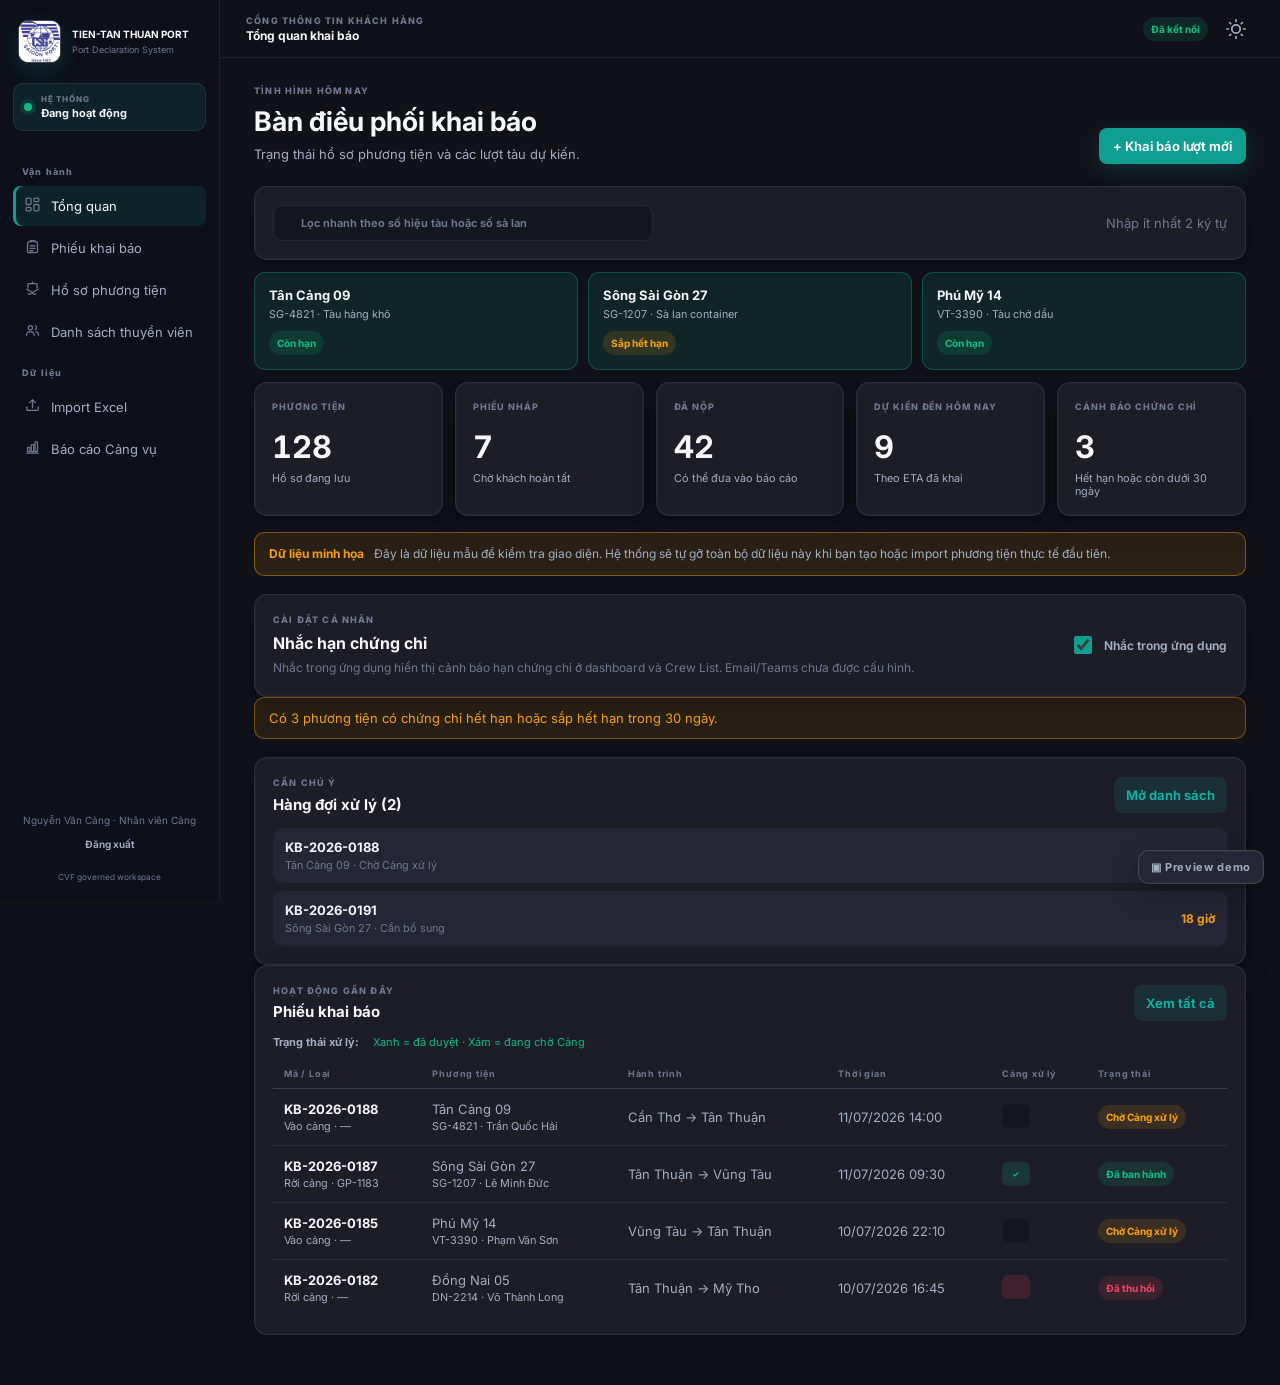
==== commit 91fcf040: "feat: establish controlled UX recovery checkpoint" ====
--- a/frontend/preview.html
+++ b/frontend/preview.html
@@ -41,7 +41,7 @@
       </nav>
       <div class="sidebar-footer">
         <div class="sidebar-user">
-          <span id="user-display" class="sidebar-user-name">Nguyễn Văn Cảng (CV)</span>
+          <span id="user-display" class="sidebar-user-name">Nguyễn Văn Cảng · Nhân viên Cảng</span>
           <button id="logout-button" class="ghost-button sidebar-logout">Đăng xuất</button>
         </div>
         <small>CVF governed workspace</small>
@@ -74,7 +74,7 @@
           <div id="stats" class="stat-grid" aria-live="polite">
             <article class="stat-card"><p>PHƯƠNG TIỆN</p><strong>128</strong><small>Hồ sơ đang lưu</small></article>
             <article class="stat-card"><p>PHIẾU NHÁP</p><strong>7</strong><small>Chờ khách hoàn tất</small></article>
-            <article class="stat-card"><p>ĐÃ DUYỆT</p><strong>42</strong><small>Có thể đưa vào báo cáo</small></article>
+            <article class="stat-card"><p>ĐÃ NỘP</p><strong>42</strong><small>Có thể đưa vào báo cáo</small></article>
             <article class="stat-card"><p>DỰ KIẾN ĐẾN HÔM NAY</p><strong>9</strong><small>Theo ETA đã khai</small></article>
             <article class="stat-card"><p>CẢNH BÁO CHỨNG CHỈ</p><strong>3</strong><small>Hết hạn hoặc còn dưới 30 ngày</small></article>
           </div>
@@ -82,7 +82,7 @@
           <section class="panel preference-panel"><div><p class="eyebrow">CÀI ĐẶT CÁ NHÂN</p><h2>Nhắc hạn chứng chỉ</h2><p>Nhắc trong ứng dụng hiển thị cảnh báo hạn chứng chỉ ở dashboard và Crew List. Email/Teams chưa được cấu hình.</p></div><label class="toggle-label"><input type="checkbox" checked><span>Nhắc trong ứng dụng</span></label></section>
           <div class="warning-strip visible" role="status">Có 3 phương tiện có chứng chỉ hết hạn hoặc sắp hết hạn trong 30 ngày.</div>
           <section class="panel attention-queue"><div class="panel-header"><div><p class="eyebrow">CẦN CHÚ Ý</p><h2>Hàng đợi xử lý (2)</h2></div><button class="soft-button" type="button">Mở danh sách</button></div><div class="attention-list">
-            <article><div><strong>KB-2026-0188</strong><small>Tân Cảng 09 · Chờ CV</small></div><span>6 giờ</span></article>
+            <article><div><strong>KB-2026-0188</strong><small>Tân Cảng 09 · Chờ Cảng xử lý</small></div><span>6 giờ</span></article>
             <article><div><strong>KB-2026-0191</strong><small>Sông Sài Gòn 27 · Cần bổ sung</small></div><span>18 giờ</span></article>
           </div></section>
           <div class="content-grid">
@@ -99,7 +99,7 @@
         <!-- DECLARATIONS -->
         <section class="page" data-page="declarations">
           <div class="page-heading"><div><p class="eyebrow">MỖI PHƯƠNG TIỆN / MỖI LƯỢT</p><h1>Điều phối phiếu vào, rời cảng</h1><p>Theo dõi khai báo, kiểm tra nhiều cấp, ban hành và lịch sử xử lý.</p></div><button class="primary-button" data-action="new-declaration">+ Tạo phiếu</button></div>
-          <section class="panel advanced-filter"><label>Tàu / số đăng ký<input placeholder="Ví dụ: SG-1234"></label><label>Loại phiếu<select><option>Tất cả</option><option>Vào cảng</option><option>Rời cảng</option></select></label><label>Trạng thái<select><option>Tất cả</option><option>Chờ CV</option><option>Đã duyệt</option></select></label><label>Thuyền trưởng<input placeholder="Họ tên"></label><label>Từ ngày<input type="date"></label><label>Đến ngày<input type="date"></label><button class="ghost-button">Đặt lại</button><span class="muted">42 phiếu</span></section>
+          <section class="panel advanced-filter"><label>Tàu / số đăng ký<input placeholder="Ví dụ: SG-1234"></label><label>Loại phiếu<select><option>Tất cả</option><option>Vào cảng</option><option>Rời cảng</option></select></label><label>Trạng thái<select><option>Tất cả</option><option>Chờ Cảng xử lý</option><option>Cần bổ sung</option><option>Đã duyệt</option></select></label><label>Thuyền trưởng<input placeholder="Họ tên"></label><label>Từ ngày<input type="date"></label><label>Đến ngày<input type="date"></label><button class="ghost-button">Đặt lại</button><span class="muted">42 phiếu</span></section>
           <section class="panel"><div class="table-wrap" data-declarations></div><div class="pagination" aria-label="Phân trang"><span>Trang 1/3</span><button type="button" disabled>Trước</button><button type="button">Sau</button></div></section>
         </section>
 
@@ -122,7 +122,7 @@
 
         <!-- REPORTS -->
         <section class="page" data-page="reports">
-          <div class="page-heading"><div><p class="eyebrow">BÁO CÁO ĐỊNH KỲ</p><h1>Biểu mẫu gửi Cảng vụ</h1><p>Dữ liệu được tổng hợp từ các phiếu đã duyệt trong kỳ.</p></div></div>
+          <div class="page-heading"><div><p class="eyebrow">BÁO CÁO ĐỊNH KỲ</p><h1>Biểu mẫu gửi Cảng vụ</h1><p>Dữ liệu được tổng hợp từ các phiếu đã nộp trong kỳ.</p></div></div>
           <section class="panel report-analytics"><div class="panel-header"><div><p class="eyebrow">THỐNG KÊ SẢN LƯỢNG</p><h2 id="analytics-title">Tổng hợp theo tháng</h2></div><div class="segmented period-switch"><button data-period="week">Tuần</button><button data-period="month" class="active">Tháng</button><button data-period="quarter">Quý</button><button data-period="year">Năm</button></div></div>
             <div class="kpi-grid" id="kpi-grid"></div>
             <div class="analytics-split">
@@ -136,14 +136,14 @@
             <article class="panel report-card"><span>PL.02</span><h2>Khối lượng hàng hóa, lượt tàu</h2><p>Tổng hợp kỳ báo cáo theo nhóm hàng, TEU, lượt tàu và hành khách.</p><button class="outline-button">Xuất Excel</button></article>
             <article class="panel report-card"><span>PL.03</span><h2>Chi tiết phương tiện ra, vào cảng</h2><p>Danh sách từng lượt cùng hành trình và phân loại hàng hóa.</p><button class="outline-button">Xuất Excel</button></article>
           </div>
-          <section class="panel integration-panel"><div><p class="eyebrow">KẾT NỐI CẢNG VỤ</p><h2>Luồng đồng bộ API trực tiếp</h2><p>Chuẩn bị payload từ phiếu đã duyệt. Hệ thống chỉ gửi khi Cảng vụ cung cấp đặc tả API, endpoint và credential chính thức.</p></div><div class="integration-state"><span class="state-badge pending">Chưa cấu hình</span><button class="primary-button">Chuẩn bị gói đồng bộ</button></div><div class="table-wrap span-full" data-sync></div></section>
+          <section class="panel integration-panel"><div><p class="eyebrow">KẾT NỐI CẢNG VỤ</p><h2>Luồng đồng bộ API trực tiếp</h2><p>Chuẩn bị payload từ phiếu đã nộp. Hệ thống chỉ gửi khi Cảng vụ cung cấp đặc tả API, endpoint và credential chính thức.</p></div><div class="integration-state"><span class="state-badge pending">Chưa cấu hình</span><button class="primary-button">Chuẩn bị gói đồng bộ</button></div><div class="table-wrap span-full" data-sync></div></section>
         </section>
       </main>
     </div>
   </div>
 
   <!-- DECLARATION MODAL (contract markup, prefilled demo) -->
-  <dialog id="declaration-dialog" class="modal wide"><form onsubmit="return false"><div class="modal-header sticky"><div><p class="eyebrow">PHIẾU KHAI BÁO PTTND</p><h2>Tạo lượt đến cảng</h2></div><div id="draft-state" class="draft-state" role="status" aria-live="polite"><span aria-hidden="true">●</span> Nháp cục bộ trên thiết bị này · chưa lưu lên hệ thống</div><button type="button" class="icon-button" data-close-dialog="declaration-dialog" aria-label="Đóng">×</button></div>
+  <dialog id="declaration-dialog" class="modal wide"><form onsubmit="return false"><div class="modal-header sticky"><div><p class="eyebrow">PHIẾU KHAI BÁO PTTND</p><h2>Tạo lượt đến cảng</h2></div><div class="draft-state"><span>●</span> Tự lưu trên trình duyệt</div><button type="button" class="icon-button" data-close-dialog="declaration-dialog" aria-label="Đóng">×</button></div>
     <div>
       <section class="form-section"><h3>A. Thông tin chung và phương tiện</h3><div class="section-grid">
         <label>* Loại phiếu<select><option>Vào cảng</option><option>Rời cảng</option></select></label>
@@ -171,17 +171,17 @@
         <label class="attachment-field wide-field">Đính kèm hình ảnh / PDF / Word / Excel<input type="file" multiple><small>Mỗi file tối đa 12 MB. File được lưu cùng phiếu khai báo.</small></label>
       </div></section>
     </div>
-    <div class="review-strip"><div><strong>Kiểm tra trước khi nộp</strong><p>Dấu * là bắt buộc. Phiếu đã nộp được khóa để bảo toàn báo cáo.</p></div><div><button type="button" class="outline-button">Lưu nháp</button><button type="button" class="primary-button">Kiểm tra & nộp</button></div></div>
+    <div class="review-strip"><div><strong>Kiểm tra trước khi xác nhận</strong><p>Dấu * là bắt buộc. Sau khi gửi, Cảng sẽ xem xét và phản hồi.</p></div><div><button type="button" class="outline-button">Lưu nháp</button><button type="button" class="primary-button">Xác nhận & gửi</button></div></div>
   </form></dialog>
 
   <!-- WORKFLOW MODAL -->
   <dialog id="workflow-dialog" class="modal wide"><div class="modal-header"><div><p class="eyebrow">HỒ SƠ VÀ DẤU VẾT XỬ LÝ</p><h2>KB-2026-0188 · Tân Cảng 09</h2></div><button type="button" class="icon-button" data-close-dialog="workflow-dialog" aria-label="Đóng">×</button></div>
-    <div class="workflow-summary"><article><small>LOẠI PHIẾU</small><strong>Vào cảng</strong></article><article><small>TRẠNG THÁI</small><strong>Chờ QLC</strong></article><article><small>GIẤY PHÉP</small><strong>Chưa ban hành</strong></article><article><small>DUYỆT</small><span class="approval-dots"><span class="approval approved" title="Cảng vụ viên: Đã duyệt">CV ✓</span><span class="approval" title="Quản lý cảng: Đang chờ">QLC</span><span class="approval" title="Ban cấp phép: Đang chờ">BP</span></span></article></div>
+    <div class="workflow-summary"><article><small>LOẠI PHIẾU</small><strong>Vào cảng</strong></article><article><small>TRẠNG THÁI</small><strong>Chờ Cảng xử lý</strong></article><article><small>PHẢN HỒI</small><strong>Chưa có</strong></article><article><small>XỬ LÝ</small><span class="approval-dots"><span class="approval" title="Nhân viên Cảng đang xem xét"></span></span></article></div>
     <div class="timeline">
-      <article><span></span><div><strong>Chờ CV · Trần Quốc Hải</strong><small>CUSTOMER · 11/07/2026 08:12</small><p>Khách hàng nộp phiếu khai báo lượt vào cảng.</p></div></article>
-      <article><span></span><div><strong>Đã duyệt · Nguyễn Văn Cảng</strong><small>CV · 11/07/2026 09:40</small><p>Cảng vụ viên duyệt hồ sơ, chuyển Quản lý cảng.</p></div></article>
+      <article><span></span><div><strong>Chờ Cảng xử lý · Trần Quốc Hải</strong><small>Khách hàng / Chủ phương tiện · 11/07/2026 08:12</small><p>Khách hàng xác nhận gửi phiếu khai báo lượt vào cảng.</p></div></article>
+      <article><span></span><div><strong>Đã duyệt · Nguyễn Văn Cảng</strong><small>Nhân viên Cảng · 11/07/2026 09:40</small><p>Nhân viên Cảng đã đối chiếu và duyệt hồ sơ.</p></div></article>
     </div>
-    <form class="workflow-form" onsubmit="return false"><label>Thao tác<select><option>Chọn</option><option>QLC duyệt</option><option>Yêu cầu bổ sung</option></select></label><label>Số giấy phép<input placeholder="Tự sinh nếu để trống"></label><label class="span-full">Ghi chú / lý do<textarea placeholder="Bắt buộc nêu lý do khi yêu cầu bổ sung hoặc thu hồi"></textarea></label><button class="primary-button" type="button">Ghi nhận thao tác</button></form>
+    <form class="workflow-form" onsubmit="return false"><label>Thao tác<select><option>Chọn</option><option>Xác nhận duyệt</option><option>Yêu cầu bổ sung</option></select></label><label class="span-full">Ghi chú / lý do<textarea placeholder="Bắt buộc nêu lý do khi yêu cầu bổ sung"></textarea></label><button class="primary-button" type="button">Gửi phản hồi</button></form>
   </dialog>
 
   <!-- LOGIN DIALOG -->
@@ -220,17 +220,17 @@
       const cls = state === 'approved' ? 'approval approved' : state === 'rejected' ? 'approval rejected' : 'approval';
       return `<span class="${cls}">${label}${state === 'approved' ? ' ✓' : ''}</span>`;
     }
-    const legend = '<div class="approval-legend"><strong>Tiến trình duyệt:</strong><span>CV = Cảng vụ viên</span><span>QLC = Quản lý cảng</span><span>BP = Ban cấp phép</span><span class="approval-legend-state">Xanh = đã duyệt · Xám = chờ</span></div>';
+    const legend = '<div class="approval-legend"><strong>Trạng thái xử lý:</strong><span class="approval-legend-state">Xanh = đã duyệt · Xám = đang chờ Cảng</span></div>';
 
     const declRows = [
-      ['KB-2026-0188','Vào cảng · —','Tân Cảng 09','SG-4821 · Trần Quốc Hải','Cần Thơ → Tân Thuận','11/07/2026 14:00',['approved','pending','pending'],'draft','Chờ QLC'],
+      ['KB-2026-0188','Vào cảng · —','Tân Cảng 09','SG-4821 · Trần Quốc Hải','Cần Thơ → Tân Thuận','11/07/2026 14:00',['pending'],'draft','Chờ Cảng xử lý'],
       ['KB-2026-0187','Rời cảng · GP-1183','Sông Sài Gòn 27','SG-1207 · Lê Minh Đức','Tân Thuận → Vũng Tàu','11/07/2026 09:30',['approved','approved','approved'],'submitted','Đã ban hành'],
-      ['KB-2026-0185','Vào cảng · —','Phú Mỹ 14','VT-3390 · Phạm Văn Sơn','Vũng Tàu → Tân Thuận','10/07/2026 22:10',['approved','approved','pending'],'draft','Chờ BP'],
+      ['KB-2026-0185','Vào cảng · —','Phú Mỹ 14','VT-3390 · Phạm Văn Sơn','Vũng Tàu → Tân Thuận','10/07/2026 22:10',['pending'],'draft','Chờ Cảng xử lý'],
       ['KB-2026-0182','Rời cảng · —','Đồng Nai 05','DN-2214 · Võ Thành Long','Tân Thuận → Mỹ Tho','10/07/2026 16:45',['rejected','pending','pending'],'danger','Đã thu hồi'],
     ];
     function declTable(editable) {
-      return legend + '<table class="data-table responsive-table"><thead><tr><th>Mã / Loại</th><th>Phương tiện</th><th>Hành trình</th><th>Thời gian</th><th class="approval-heading">Tiến trình duyệt<small>CV → QLC → BP</small></th><th>Trạng thái</th>' + (editable ? '<th></th>' : '') + '</tr></thead><tbody>' +
-        declRows.map(r => `<tr><td data-label="Mã / Loại"><strong>${r[0]}</strong><br><small>${r[1]}</small></td><td data-label="Phương tiện">${r[2]}<br><small>${r[3]}</small></td><td data-label="Hành trình">${r[4]}</td><td data-label="Thời gian">${r[5]}</td><td data-label="Tiến trình duyệt"><span class="approval-dots">${dot(r[6][0],'CV')}${dot(r[6][1],'QLC')}${dot(r[6][2],'BP')}</span></td><td data-label="Trạng thái"><span class="table-badge ${r[7]}">${r[8]}</span></td>${editable ? '<td data-label="Thao tác"><button>Mở phiếu</button> · <button>Chi tiết</button></td>' : ''}</tr>`).join('') +
+      return legend + '<table class="data-table responsive-table"><thead><tr><th>Mã / Loại</th><th>Phương tiện</th><th>Hành trình</th><th>Thời gian</th><th class="approval-heading">Cảng xử lý</th><th>Trạng thái</th>' + (editable ? '<th></th>' : '') + '</tr></thead><tbody>' +
+        declRows.map(r => `<tr><td data-label="Mã / Loại"><strong>${r[0]}</strong><br><small>${r[1]}</small></td><td data-label="Phương tiện">${r[2]}<br><small>${r[3]}</small></td><td data-label="Hành trình">${r[4]}</td><td data-label="Thời gian">${r[5]}</td><td data-label="Cảng xử lý"><span class="approval-dots">${dot(r[6][0],'')}</span></td><td data-label="Trạng thái"><span class="table-badge ${r[7]}">${r[8]}</span></td>${editable ? '<td data-label="Thao tác"><button>Mở phiếu</button> · <button>Chi tiết</button></td>' : ''}</tr>`).join('') +
         '</tbody></table>';
     }
     document.querySelector('[data-recent]').innerHTML = declTable(false);
--- a/frontend/styles.css
+++ b/frontend/styles.css
@@ -99,13 +99,13 @@
 .report-filter { display: flex; align-items: end; gap: 14px; margin-bottom: 14px; }.report-filter label { min-width: 170px; }.report-filter p { margin: 0 0 8px auto; }.report-grid { grid-template-columns: repeat(3, 1fr); }.report-card { min-height: 215px; display: flex; flex-direction: column; }.report-card > span { width: fit-content; padding: 5px 7px; border-radius: 6px; background: var(--cvf-accent-soft); color: var(--cvf-accent-hover); font: 700 10px "DM Mono", monospace; }.report-card h2 { margin-top: 22px; }.report-card button { margin-top: auto; align-self: flex-start; }
 .warning-strip { display: none; margin-bottom: 12px; padding: 12px 14px; border: 1px solid color-mix(in srgb, var(--cvf-warning) 40%, transparent); border-radius: 10px; background: color-mix(in srgb, var(--cvf-warning) 10%, transparent); color: var(--cvf-warning); }.warning-strip.visible { display: block; }.integration-panel { display: grid; grid-template-columns: 1fr auto; gap: 18px; align-items: center; }.integration-panel .eyebrow { margin-left: 0; }.integration-state { display: flex; align-items: center; gap: 10px; }.span-full { grid-column: 1 / -1; }.attachment-field { padding: 14px; border: 1px dashed var(--cvf-accent-border); border-radius: 10px; background: var(--cvf-accent-soft); }.attachment-field small { color: var(--cvf-text-muted); font-weight: 400; }
 label { display: grid; gap: 6px; color: var(--cvf-text-secondary); font-size: 11px; font-weight: 650; }input, select, textarea { width: 100%; min-height: 38px; padding: 8px 10px; border: 1px solid var(--cvf-border-strong); border-radius: 8px; background: var(--cvf-input); color: var(--cvf-text-primary); }textarea { min-height: 74px; resize: vertical; }input::placeholder { color: var(--cvf-text-muted); }
-.modal { width: min(850px, calc(100vw - 28px)); max-height: calc(100vh - 30px); padding: 0; border: 1px solid var(--cvf-border-strong); border-radius: 14px; background: var(--cvf-surface); color: var(--cvf-text-primary); box-shadow: var(--cvf-shadow-lg); }.modal.wide { width: min(1040px, calc(100vw - 28px)); }.modal::backdrop { background: var(--cvf-overlay); backdrop-filter: blur(5px); }.modal form { display: flex; flex-direction: column; max-height: calc(100vh - 32px); }.modal-header { display: flex; align-items: center; gap: 16px; padding: 18px 20px; border-bottom: 1px solid var(--cvf-border); }.modal-header > div:first-child { margin-right: auto; }.modal-header .eyebrow { margin: 0 0 5px; }.modal-header h2 { margin: 0; font-size: 18px; }.sticky { position: sticky; top: 0; z-index: 2; background: var(--cvf-surface); }.draft-state { max-width: 300px; color: var(--cvf-text-muted); font-size: 10px; text-align: right; }.draft-state span { color: var(--cvf-success); }.wizard-progress { display: grid; grid-template-columns: repeat(6, minmax(0, 1fr)); gap: 8px; margin: 0; padding: 15px 20px; border-bottom: 1px solid var(--cvf-border); list-style: none; }.wizard-step-button { display: grid; justify-items: center; gap: 6px; width: 100%; padding: 7px 4px; border: 0; border-radius: 8px; background: transparent; color: var(--cvf-text-muted); cursor: pointer; }.wizard-step-button span { display: grid; place-items: center; width: 25px; height: 25px; border: 1px solid var(--cvf-border-strong); border-radius: 50%; background: var(--cvf-input); font-size: 10px; font-weight: 800; }.wizard-step-button small { font-size: 9px; line-height: 1.25; text-align: center; }.wizard-dot.active .wizard-step-button { color: var(--cvf-text-primary); background: var(--cvf-accent-soft); }.wizard-dot.active .wizard-step-button span, .wizard-dot.done .wizard-step-button span { border-color: var(--cvf-accent); background: var(--cvf-accent); color: var(--cvf-on-accent); }.wizard-step-button:disabled { cursor: not-allowed; opacity: .55; }.form-grid { display: grid; grid-template-columns: repeat(3, 1fr); gap: 13px; padding: 20px; overflow-y: auto; }.form-grid .span-2 { grid-column: span 2; }.form-grid .span-3 { grid-column: 1 / -1; }.form-section { padding: 20px; border-bottom: 1px solid var(--cvf-border); }.form-section h3 { margin: 0 0 15px; font-size: 12px; }.section-grid { display: grid; grid-template-columns: repeat(4, 1fr); gap: 13px; }.section-grid .wide-field { grid-column: span 2; }.derived { background: var(--cvf-accent-soft); color: var(--cvf-accent-hover); font-weight: 750; }.modal-actions, .review-strip { display: flex; justify-content: flex-end; align-items: center; gap: 10px; padding: 15px 20px; border-top: 1px solid var(--cvf-border); }.review-strip { position: sticky; bottom: 0; justify-content: space-between; background: var(--cvf-surface-elevated); }.review-strip p { margin: 3px 0 0; font-size: 10px; }.review-strip > div:last-child { display: flex; gap: 9px; }
+.modal { width: min(850px, calc(100vw - 28px)); max-height: calc(100vh - 30px); padding: 0; border: 1px solid var(--cvf-border-strong); border-radius: 14px; background: var(--cvf-surface); color: var(--cvf-text-primary); box-shadow: var(--cvf-shadow-lg); }.modal.wide { width: min(1120px, calc(100vw - 28px)); }.modal::backdrop { background: var(--cvf-overlay); backdrop-filter: blur(5px); }.modal form { display: flex; flex-direction: column; max-height: calc(100vh - 32px); }.modal-header { display: flex; align-items: center; gap: 16px; padding: 18px 20px; border-bottom: 1px solid var(--cvf-border); }.modal-header > div:first-child { margin-right: auto; }.modal-header .eyebrow { margin: 0 0 5px; }.modal-header h2 { margin: 0; font-size: 18px; }.sticky { position: sticky; top: 0; z-index: 4; background: var(--cvf-surface); }.draft-state { max-width: 300px; color: var(--cvf-text-muted); font-size: 10px; text-align: right; }.draft-state span { color: var(--cvf-success); }.wizard-progress-wrap { border-bottom: 1px solid var(--cvf-border); }.wizard-progress { display: grid; grid-template-columns: repeat(6, minmax(0, 1fr)); gap: 8px; margin: 0; padding: 14px 20px; list-style: none; }.wizard-step-button { display: grid; justify-items: center; gap: 6px; width: 100%; min-height: 56px; padding: 6px 4px; border: 0; border-radius: 9px; background: transparent; color: var(--cvf-text-muted); cursor: pointer; }.wizard-step-button span { display: grid; place-items: center; width: 26px; height: 26px; border: 1px solid var(--cvf-border-strong); border-radius: 50%; background: var(--cvf-input); font-size: 10px; font-weight: 800; }.wizard-step-button small { max-width: 120px; font-size: 9px; line-height: 1.25; text-align: center; }.wizard-dot.active .wizard-step-button { background: var(--cvf-accent-soft); color: var(--cvf-text-primary); }.wizard-dot.active .wizard-step-button span, .wizard-dot.done .wizard-step-button span { border-color: var(--cvf-accent); background: var(--cvf-accent); color: var(--cvf-on-accent); }.wizard-step-button:disabled { cursor: not-allowed; opacity: .52; }.wizard-nav { display: flex; justify-content: space-between; gap: 10px; padding: 12px 20px 0; }.form-grid { display: grid; grid-template-columns: repeat(3, 1fr); gap: 13px; padding: 20px; overflow-y: auto; }.form-grid .span-2 { grid-column: span 2; }.form-grid .span-3 { grid-column: 1 / -1; }.form-section { padding: 18px 20px 20px; border-bottom: 1px solid var(--cvf-border); }.form-section h3 { margin: 0 0 15px; font-size: 12px; }.section-grid { display: grid; grid-template-columns: repeat(4, 1fr); gap: 13px; }.section-grid .wide-field { grid-column: span 2; }.derived { background: var(--cvf-accent-soft); color: var(--cvf-accent-hover); font-weight: 750; }.locked-field input, .locked-field select { background: var(--cvf-surface-elevated); color: var(--cvf-text-secondary); }.locked-field select[data-locked="true"] { pointer-events: none; }.record-lock-note { display: grid; gap: 4px; padding: 11px 13px; border-left: 3px solid var(--cvf-accent); border-radius: 7px; background: var(--cvf-accent-soft); }.record-lock-note strong { color: var(--cvf-text-primary); font-size: 11px; }.record-lock-note span { color: var(--cvf-text-secondary); font-size: 10px; line-height: 1.45; }.modal-actions, .review-strip { display: flex; justify-content: flex-end; align-items: center; gap: 10px; padding: 15px 20px; border-top: 1px solid var(--cvf-border); }.review-strip { position: sticky; bottom: 0; z-index: 4; justify-content: space-between; background: var(--cvf-surface-elevated); }.review-strip p { margin: 3px 0 0; font-size: 10px; }.review-strip > div:last-child { display: flex; gap: 9px; }
 .toast-region { position: fixed; right: 20px; bottom: 20px; z-index: 100; display: grid; gap: 9px; }.toast { max-width: 360px; padding: 13px 15px; border: 1px solid var(--cvf-border-strong); border-radius: 10px; background: var(--cvf-surface-elevated); box-shadow: var(--cvf-shadow-lg); animation: reveal 180ms ease; }.toast.error { border-color: color-mix(in srgb, var(--cvf-danger) 45%, transparent); }.mobile-only { display: none; }
 .workflow-summary { display: grid; grid-template-columns: repeat(4, 1fr); gap: 10px; padding: 18px 20px; border-bottom: 1px solid var(--cvf-border); }.workflow-summary article { padding: 13px; border-radius: 9px; background: var(--cvf-surface-elevated); }.workflow-summary small,.workflow-summary strong { display: block; }.workflow-summary small { margin-bottom: 7px; color: var(--cvf-text-muted); font-size: 8px; letter-spacing: .08em; }.timeline { max-height: 280px; overflow-y: auto; padding: 18px 22px; }.timeline article { display: grid; grid-template-columns: 12px 1fr; gap: 11px; padding-bottom: 16px; }.timeline article > span { width: 9px; height: 9px; margin-top: 3px; border-radius: 50%; background: var(--cvf-accent); box-shadow: 0 0 0 4px var(--cvf-accent-soft); }.timeline strong,.timeline small { display: block; }.timeline small { margin-top: 4px; color: var(--cvf-text-muted); }.timeline p { margin: 5px 0 0; }.workflow-form { display: grid; grid-template-columns: repeat(4,1fr); gap: 11px; padding: 18px 20px; border-top: 1px solid var(--cvf-border); }.workflow-form .span-full { grid-column: 1/-1; }.workflow-form button { justify-self: start; }
 
 @media (max-width: 1180px) { .stat-grid { grid-template-columns: repeat(3, 1fr); } }
 @media (max-width: 1000px) { .stat-grid { grid-template-columns: repeat(2, 1fr); }.content-grid { grid-template-columns: 1fr; }.report-grid { grid-template-columns: 1fr; }.search-card-grid { grid-template-columns: repeat(2, 1fr); }.section-grid { grid-template-columns: repeat(2, 1fr); }.integration-panel { grid-template-columns: 1fr; }.integration-state { justify-content: space-between; }.advanced-filter { grid-template-columns: repeat(3,1fr); }.workflow-form { grid-template-columns: repeat(2,1fr); } }
-@media (max-width: 760px) { .app-shell { display: block; }.sidebar { transform: translateX(-100%); transition: 180ms ease; box-shadow: var(--cvf-shadow-lg); }.sidebar.open { transform: translateX(0); }.main-column { width: 100%; }.topbar { justify-content: flex-start; padding: 0 14px; }.topbar > div:nth-child(2) { min-width: 0; }.topbar .eyebrow, .topbar strong { overflow: hidden; text-overflow: ellipsis; white-space: nowrap; }.topbar-actions { margin-left: auto; }.topbar .state-badge, .topbar-actions .primary-button { display: none; }.mobile-only { display: inline-grid; place-items: center; }main { padding: 20px 14px 38px; }.page-heading { align-items: stretch; flex-direction: column; }.page-heading > button { display: inline-flex; align-items: center; justify-content: center; width: 100%; }.dashboard-search { align-items: stretch; flex-direction: column; }.dashboard-search .search { width: 100%; }.stat-grid, .import-grid, .search-card-grid { grid-template-columns: 1fr; }.report-filter { align-items: stretch; flex-direction: column; }.report-filter label { min-width: 0; }.report-filter p { margin: 5px 0 0; }.form-grid, .section-grid { grid-template-columns: 1fr; }.form-grid .span-2, .form-grid .span-3, .section-grid .wide-field { grid-column: auto; }.draft-state { max-width: 180px; }.wizard-progress { grid-template-columns: repeat(3, minmax(0, 1fr)); padding: 10px 12px; }.wizard-step-button small { font-size: 8px; }.review-strip { align-items: stretch; flex-direction: column; }.review-strip > div:last-child button { flex: 1; }.integration-state { align-items: stretch; flex-direction: column; }.modal { max-height: 100vh; width: 100vw; border-radius: 0; }.modal form { max-height: 100vh; }.responsive-table, .responsive-table tbody, .responsive-table tr, .responsive-table td { display: block; width: 100%; }.responsive-table thead { display: none; }.responsive-table { white-space: normal; }.responsive-table tr { margin-bottom: 10px; padding: 10px 12px; border: 1px solid var(--cvf-border); border-radius: 11px; background: var(--cvf-surface-elevated); }.responsive-table td { display: grid; grid-template-columns: minmax(95px, .7fr) minmax(0, 1fr); gap: 9px; padding: 7px 0; border-bottom: 1px solid var(--cvf-border); overflow-wrap: anywhere; }.responsive-table td:last-child { border-bottom: 0; }.responsive-table td::before { content: attr(data-label); color: var(--cvf-text-muted); font-size: 9px; font-weight: 800; letter-spacing: .06em; text-transform: uppercase; } }
+@media (max-width: 760px) { .app-shell { display: block; }.sidebar { transform: translateX(-100%); transition: 180ms ease; box-shadow: var(--cvf-shadow-lg); }.sidebar.open { transform: translateX(0); }.main-column { width: 100%; }.topbar { justify-content: flex-start; padding: 0 14px; }.topbar > div:nth-child(2) { min-width: 0; }.topbar .eyebrow, .topbar strong { overflow: hidden; text-overflow: ellipsis; white-space: nowrap; }.topbar-actions { margin-left: auto; }.topbar .state-badge, .topbar-actions .primary-button { display: none; }.mobile-only { display: inline-grid; place-items: center; }main { padding: 20px 14px 38px; }.page-heading { align-items: stretch; flex-direction: column; }.page-heading > button { display: inline-flex; align-items: center; justify-content: center; width: 100%; }.dashboard-search { align-items: stretch; flex-direction: column; }.dashboard-search .search { width: 100%; }.stat-grid, .import-grid, .search-card-grid { grid-template-columns: 1fr; }.report-filter { align-items: stretch; flex-direction: column; }.report-filter label { min-width: 0; }.report-filter p { margin: 5px 0 0; }.form-grid, .section-grid { grid-template-columns: 1fr; }.form-grid .span-2, .form-grid .span-3, .section-grid .wide-field { grid-column: auto; }.draft-state { display: none; }.wizard-progress { grid-template-columns: repeat(3, minmax(0, 1fr)); padding: 10px 12px; }.wizard-step-button { min-height: 50px; }.review-strip { align-items: stretch; flex-direction: column; }.review-strip > div:last-child button { flex: 1; }.integration-state { align-items: stretch; flex-direction: column; }.modal { max-height: 100vh; width: 100vw; border-radius: 0; }.modal form { max-height: 100vh; }.responsive-table, .responsive-table tbody, .responsive-table tr, .responsive-table td { display: block; width: 100%; }.responsive-table thead { display: none; }.responsive-table { white-space: normal; }.responsive-table tr { margin-bottom: 10px; padding: 10px 12px; border: 1px solid var(--cvf-border); border-radius: 11px; background: var(--cvf-surface-elevated); }.responsive-table td { display: grid; grid-template-columns: minmax(95px, .7fr) minmax(0, 1fr); gap: 9px; padding: 7px 0; border-bottom: 1px solid var(--cvf-border); overflow-wrap: anywhere; }.responsive-table td:last-child { border-bottom: 0; }.responsive-table td::before { content: attr(data-label); color: var(--cvf-text-muted); font-size: 9px; font-weight: 800; letter-spacing: .06em; text-transform: uppercase; } }
 @media (prefers-reduced-motion: reduce) { *, *::before, *::after { scroll-behavior: auto !important; animation-duration: .01ms !important; transition-duration: .01ms !important; } }
 @media (max-width: 760px) { .advanced-filter,.workflow-summary,.workflow-form { grid-template-columns: 1fr; }.workflow-form .span-full { grid-column: auto; }.workflow-form button { width: 100%; }.approval-dots { flex-wrap: wrap; } }
 /* THÊM VÀO CUỐI FILE STYLES */
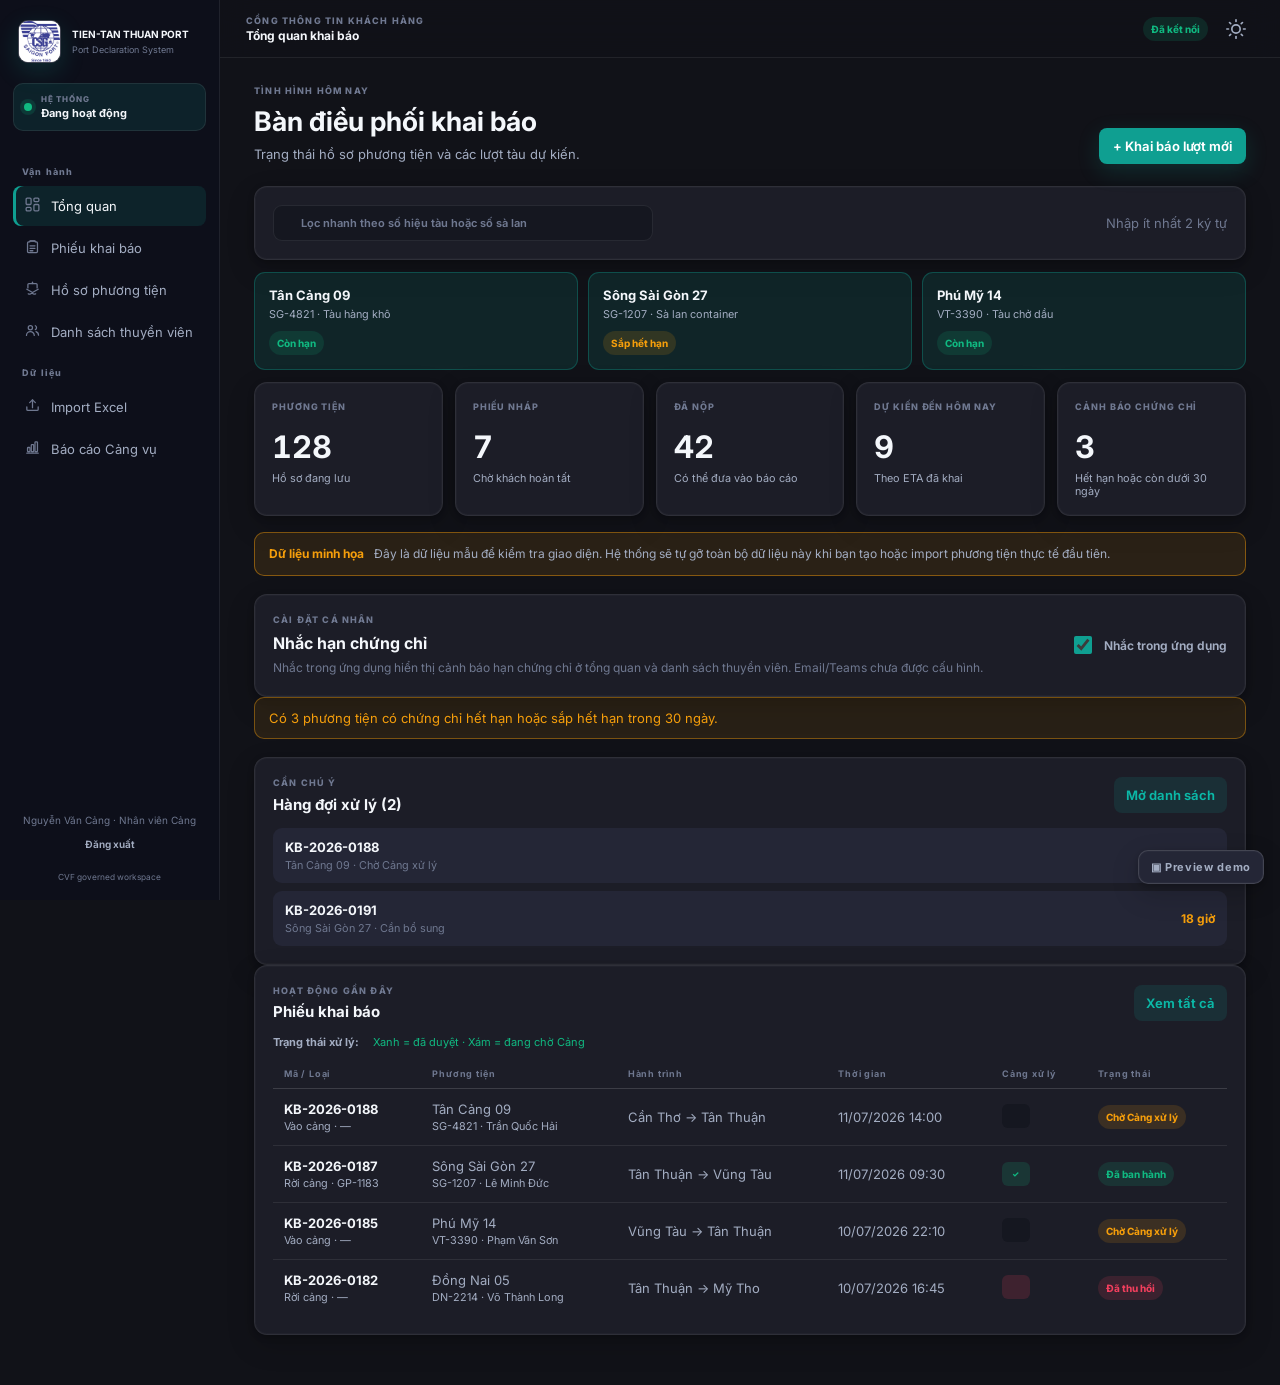
==== commit 0b2ba724: "fix: align recovery UX with port enterprise workflow" ====
--- a/frontend/preview.html
+++ b/frontend/preview.html
@@ -79,7 +79,7 @@
             <article class="stat-card"><p>CẢNH BÁO CHỨNG CHỈ</p><strong>3</strong><small>Hết hạn hoặc còn dưới 30 ngày</small></article>
           </div>
           <section class="demo-data-notice" role="status"><strong>Dữ liệu minh họa</strong><span>Đây là dữ liệu mẫu để kiểm tra giao diện. Hệ thống sẽ tự gỡ toàn bộ dữ liệu này khi bạn tạo hoặc import phương tiện thực tế đầu tiên.</span></section>
-          <section class="panel preference-panel"><div><p class="eyebrow">CÀI ĐẶT CÁ NHÂN</p><h2>Nhắc hạn chứng chỉ</h2><p>Nhắc trong ứng dụng hiển thị cảnh báo hạn chứng chỉ ở dashboard và Crew List. Email/Teams chưa được cấu hình.</p></div><label class="toggle-label"><input type="checkbox" checked><span>Nhắc trong ứng dụng</span></label></section>
+          <section class="panel preference-panel"><div><p class="eyebrow">CÀI ĐẶT CÁ NHÂN</p><h2>Nhắc hạn chứng chỉ</h2><p>Nhắc trong ứng dụng hiển thị cảnh báo hạn chứng chỉ ở tổng quan và danh sách thuyền viên. Email/Teams chưa được cấu hình.</p></div><label class="toggle-label"><input type="checkbox" checked><span>Nhắc trong ứng dụng</span></label></section>
           <div class="warning-strip visible" role="status">Có 3 phương tiện có chứng chỉ hết hạn hoặc sắp hết hạn trong 30 ngày.</div>
           <section class="panel attention-queue"><div class="panel-header"><div><p class="eyebrow">CẦN CHÚ Ý</p><h2>Hàng đợi xử lý (2)</h2></div><button class="soft-button" type="button">Mở danh sách</button></div><div class="attention-list">
             <article><div><strong>KB-2026-0188</strong><small>Tân Cảng 09 · Chờ Cảng xử lý</small></div><span>6 giờ</span></article>
@@ -105,7 +105,7 @@
 
         <!-- CREW -->
         <section class="page" data-page="crew">
-          <div class="page-heading"><div><p class="eyebrow">CREW LIST / CHỨNG CHỈ</p><h1>Danh sách thuyền viên</h1><p>Quản lý thuyền trưởng, thuyền viên và hạn chứng chỉ chuyên môn.</p></div><button class="primary-button">+ Thêm thuyền viên</button></div>
+          <div class="page-heading"><div><p class="eyebrow">THUYỀN VIÊN / CHỨNG CHỈ</p><h1>Danh sách thuyền viên</h1><p>Quản lý thuyền trưởng, thuyền viên và hạn chứng chỉ chuyên môn.</p></div><button class="primary-button">+ Thêm thuyền viên</button></div>
           <div class="warning-strip visible">2 chứng chỉ đã hết hạn hoặc sẽ hết hạn trong 30 ngày. Cần rà soát trước khi phân công chuyến.</div>
           <section class="panel"><div class="filter-bar"><label class="search"><span><svg viewBox="0 0 24 24" fill="none" stroke="currentColor" stroke-width="1.8" stroke-linecap="round" stroke-linejoin="round" aria-hidden="true"><circle cx="10.5" cy="10.5" r="6.5"></circle><path d="M20 20l-4.8-4.8"></path></svg></span><input placeholder="Tìm họ tên, chức danh hoặc số chứng chỉ"></label><span class="muted">36 người</span></div><div class="table-wrap" data-crew></div></section>
         </section>
@@ -122,7 +122,7 @@
 
         <!-- REPORTS -->
         <section class="page" data-page="reports">
-          <div class="page-heading"><div><p class="eyebrow">BÁO CÁO ĐỊNH KỲ</p><h1>Biểu mẫu gửi Cảng vụ</h1><p>Dữ liệu được tổng hợp từ các phiếu đã nộp trong kỳ.</p></div></div>
+          <div class="page-heading"><div><p class="eyebrow">BÁO CÁO ĐỊNH KỲ</p><h1>Biểu mẫu hoạt động cảng</h1><p>Dữ liệu được tổng hợp từ các phiếu đã xác nhận gửi trong kỳ.</p></div></div>
           <section class="panel report-analytics"><div class="panel-header"><div><p class="eyebrow">THỐNG KÊ SẢN LƯỢNG</p><h2 id="analytics-title">Tổng hợp theo tháng</h2></div><div class="segmented period-switch"><button data-period="week">Tuần</button><button data-period="month" class="active">Tháng</button><button data-period="quarter">Quý</button><button data-period="year">Năm</button></div></div>
             <div class="kpi-grid" id="kpi-grid"></div>
             <div class="analytics-split">
@@ -136,14 +136,14 @@
             <article class="panel report-card"><span>PL.02</span><h2>Khối lượng hàng hóa, lượt tàu</h2><p>Tổng hợp kỳ báo cáo theo nhóm hàng, TEU, lượt tàu và hành khách.</p><button class="outline-button">Xuất Excel</button></article>
             <article class="panel report-card"><span>PL.03</span><h2>Chi tiết phương tiện ra, vào cảng</h2><p>Danh sách từng lượt cùng hành trình và phân loại hàng hóa.</p><button class="outline-button">Xuất Excel</button></article>
           </div>
-          <section class="panel integration-panel"><div><p class="eyebrow">KẾT NỐI CẢNG VỤ</p><h2>Luồng đồng bộ API trực tiếp</h2><p>Chuẩn bị payload từ phiếu đã nộp. Hệ thống chỉ gửi khi Cảng vụ cung cấp đặc tả API, endpoint và credential chính thức.</p></div><div class="integration-state"><span class="state-badge pending">Chưa cấu hình</span><button class="primary-button">Chuẩn bị gói đồng bộ</button></div><div class="table-wrap span-full" data-sync></div></section>
+          <section class="panel integration-panel"><div><p class="eyebrow">KẾT NỐI DỮ LIỆU</p><h2>Luồng đồng bộ API trực tiếp</h2><p>Chuẩn bị payload từ phiếu đã xác nhận gửi. Hệ thống chỉ gửi khi có đặc tả API, endpoint và thông tin xác thực chính thức.</p></div><div class="integration-state"><span class="state-badge pending">Chưa cấu hình</span><button class="primary-button">Chuẩn bị gói đồng bộ</button></div><div class="table-wrap span-full" data-sync></div></section>
         </section>
       </main>
     </div>
   </div>
 
   <!-- DECLARATION MODAL (contract markup, prefilled demo) -->
-  <dialog id="declaration-dialog" class="modal wide"><form onsubmit="return false"><div class="modal-header sticky"><div><p class="eyebrow">PHIẾU KHAI BÁO PTTND</p><h2>Tạo lượt đến cảng</h2></div><div class="draft-state"><span>●</span> Tự lưu trên trình duyệt</div><button type="button" class="icon-button" data-close-dialog="declaration-dialog" aria-label="Đóng">×</button></div>
+  <dialog id="declaration-dialog" class="modal wide"><form onsubmit="return false"><div class="modal-header sticky"><div><p class="eyebrow">PHIẾU KHAI BÁO PTTND</p><h2>Tạo lượt đến cảng</h2></div><div class="draft-state"><span>●</span> Nháp cục bộ · chưa gửi</div><button type="button" class="icon-button" data-close-dialog="declaration-dialog" aria-label="Đóng">×</button></div>
     <div>
       <section class="form-section"><h3>A. Thông tin chung và phương tiện</h3><div class="section-grid">
         <label>* Loại phiếu<select><option>Vào cảng</option><option>Rời cảng</option></select></label>
--- a/frontend/styles.css
+++ b/frontend/styles.css
@@ -174,3 +174,22 @@
 body:has(#login-dialog[open]) .app-shell { visibility: hidden; }
 .login-dialog { width: min(470px, calc(100vw - 32px)); padding: 0; overflow: hidden; border: 1px solid color-mix(in srgb, var(--cvf-accent) 34%, var(--cvf-border-strong)); border-radius: 18px; background: var(--cvf-surface); box-shadow: 0 28px 80px rgba(0,0,0,.42); }.login-dialog::backdrop { background: radial-gradient(circle at 18% 14%, color-mix(in srgb, var(--cvf-accent) 28%, transparent), transparent 31%), linear-gradient(135deg, #07111d 0%, #0c1828 55%, #08251f 100%); backdrop-filter: none; }.login-hero { padding: 32px 34px 26px; color: var(--cvf-text-primary); background: linear-gradient(135deg, color-mix(in srgb, var(--cvf-accent) 18%, var(--cvf-surface-elevated)), var(--cvf-surface)); }.login-logo-frame { display: grid; place-items: center; width: 48px; height: 48px; margin-bottom: 22px; overflow: hidden; border: 1px solid var(--cvf-accent-border); border-radius: 13px; background: #fff; }.login-logo-frame img { width: 42px; height: 42px; object-fit: contain; }.login-hero .eyebrow { margin: 0 0 7px; }.login-hero h2 { margin: 0; font-size: clamp(25px, 5vw, 31px); letter-spacing: -.03em; }.login-hero p:last-child { margin: 10px 0 0; color: var(--cvf-text-secondary); line-height: 1.55; }.login-form-content { display: grid; gap: 16px; padding: 28px 34px 30px; }.login-form-content label { gap: 8px; font-size: 12px; }.login-form-content input { min-height: 46px; }.login-feedback { margin: 0; padding: 10px 12px; border: 1px solid color-mix(in srgb, var(--cvf-danger) 48%, transparent); border-radius: 9px; background: color-mix(in srgb, var(--cvf-danger) 12%, transparent); color: var(--cvf-danger); font-size: 13px; line-height: 1.45; }.login-submit { min-height: 48px; margin-top: 5px; }.login-submit span { margin-left: 8px; font-size: 18px; }.login-security-note { margin: 0; color: var(--cvf-text-muted); font-size: 11px; line-height: 1.5; text-align: center; }
 @media (max-width: 520px) { .login-hero { padding: 27px 23px 22px; }.login-form-content { padding: 23px; }.preference-panel { align-items: flex-start; flex-direction: column; }.toggle-label { white-space: normal; } }
+
+.step-error-summary { margin: 12px 20px 0; padding: 11px 14px; border: 1px solid color-mix(in srgb, var(--cvf-danger) 45%, transparent); border-radius: 9px; background: color-mix(in srgb, var(--cvf-danger) 10%, transparent); color: var(--cvf-danger); font-size: 12px; outline: 0; }
+.step-error-summary strong { display: block; margin-bottom: 5px; }
+.step-error-summary ul { margin: 0; padding-left: 18px; }
+.step-error-summary li { margin-bottom: 3px; }
+.field-error { display: block; margin-top: 3px; color: var(--cvf-danger); font-size: 11px; font-weight: 600; }
+input[aria-invalid="true"], select[aria-invalid="true"], textarea[aria-invalid="true"] { border-color: var(--cvf-danger) !important; }
+
+.crew-checklist { max-height: 300px; margin: 0; padding: 0; overflow-y: auto; border: 1px solid var(--cvf-border-strong); border-radius: 9px; background: var(--cvf-input); list-style: none; }
+.crew-checklist li label { display: flex; align-items: center; gap: 10px; min-height: 44px; padding: 10px 13px; cursor: pointer; transition: background 140ms ease; }
+.crew-checklist li + li label { border-top: 1px solid var(--cvf-border); }
+.crew-checklist li label:hover { background: var(--cvf-accent-soft); }
+.crew-checklist input[type="checkbox"] { flex: 0 0 17px; width: 17px; min-height: 17px; accent-color: var(--cvf-accent); cursor: pointer; }
+.crew-name { flex: 1 1 auto; min-width: 0; overflow: hidden; color: var(--cvf-text-primary); font-weight: 650; text-overflow: ellipsis; white-space: nowrap; }
+.crew-role { flex-shrink: 0; color: var(--cvf-text-secondary); font-size: 11px; }
+.crew-badge-captain { flex-shrink: 0; padding: 2px 7px; border-radius: 999px; background: var(--cvf-accent-soft); color: var(--cvf-accent-hover); font-size: 10px; font-weight: 750; }
+.crew-cert { flex-shrink: 0; font-size: 10px; }
+.crew-captain { background: color-mix(in srgb, var(--cvf-accent) 6%, transparent); }
+@media (max-width: 760px) { .crew-checklist { max-height: 220px; }.crew-name { max-width: 120px; } }
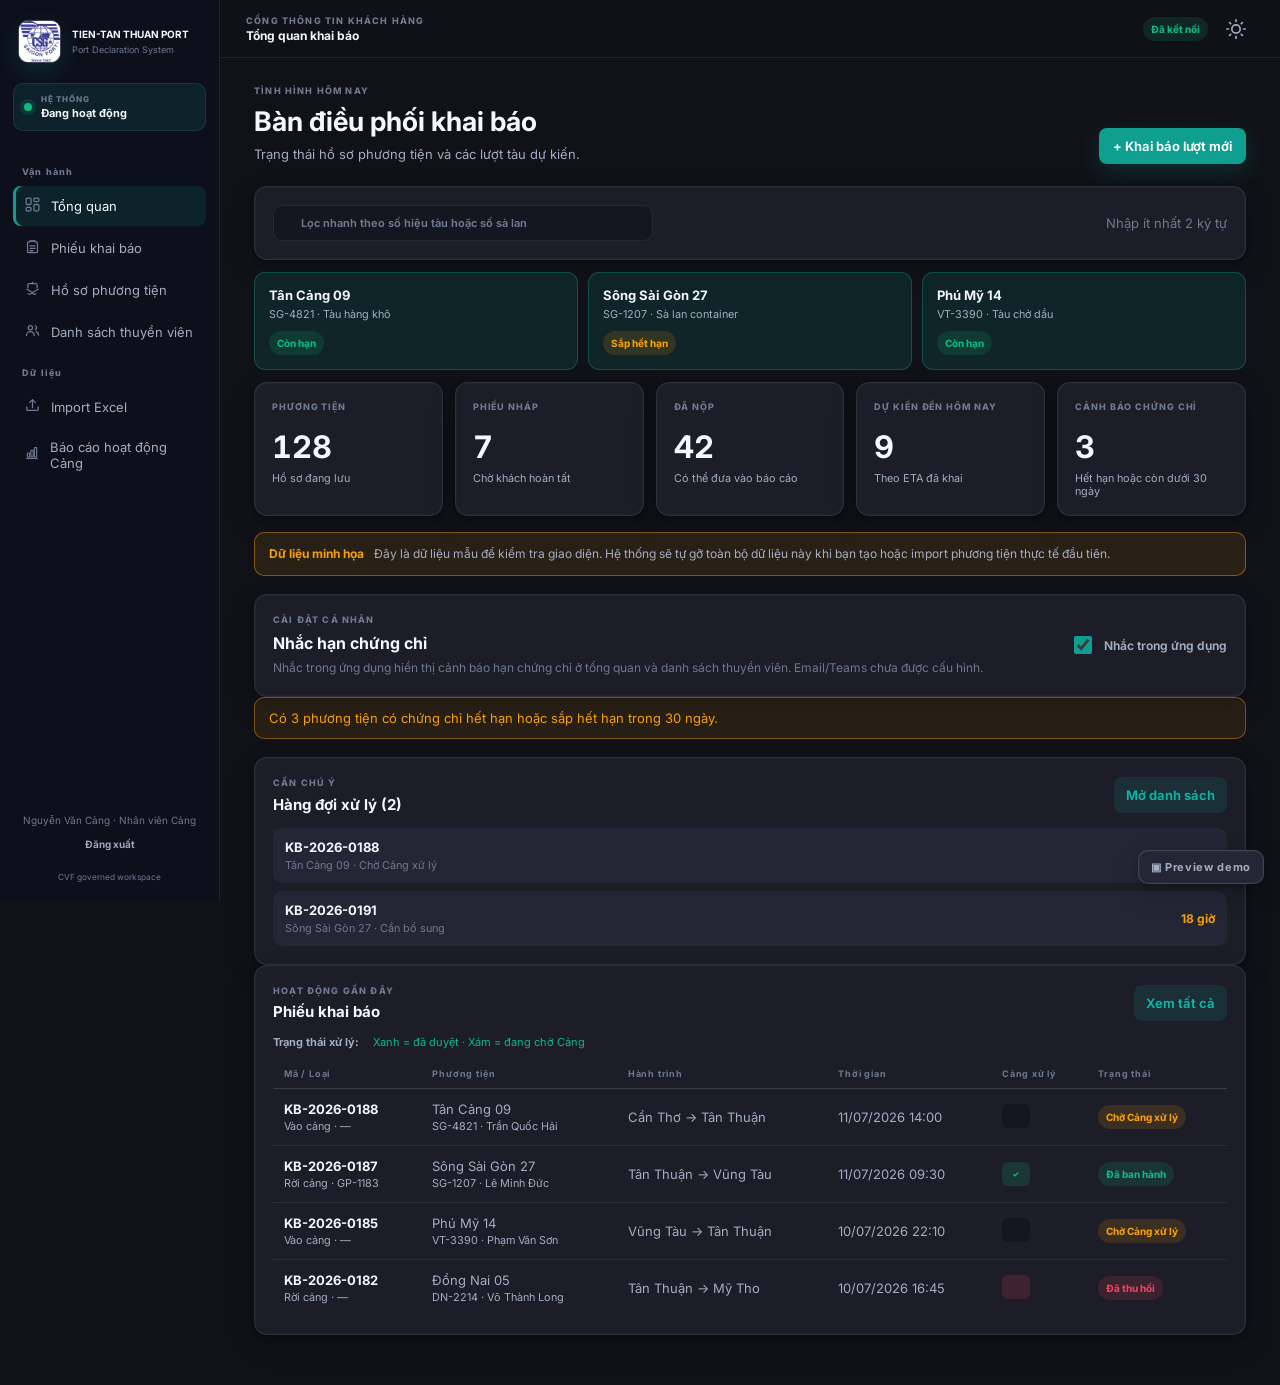
==== commit 5e746436: "fix: prevent report page role and endpoint errors" ====
--- a/frontend/preview.html
+++ b/frontend/preview.html
@@ -37,7 +37,7 @@
         <a href="#crew" data-route="crew"><span><svg viewBox="0 0 24 24" fill="none" stroke="currentColor" stroke-width="1.8" stroke-linecap="round" stroke-linejoin="round" aria-hidden="true"><circle cx="9" cy="8" r="3"></circle><path d="M3.5 19a5.5 5.5 0 0 1 11 0"></path><path d="M16 5.3a3 3 0 0 1 0 5.4"></path><path d="M17 13.5a5.5 5.5 0 0 1 3.5 5.1"></path></svg></span>Danh sách thuyền viên</a>
         <p class="nav-label">Dữ liệu</p>
         <a href="#import" data-route="import"><span><svg viewBox="0 0 24 24" fill="none" stroke="currentColor" stroke-width="1.8" stroke-linecap="round" stroke-linejoin="round" aria-hidden="true"><path d="M12 15V4"></path><path d="M8 8l4-4 4 4"></path><path d="M4 14v3.5A1.5 1.5 0 0 0 5.5 19h13a1.5 1.5 0 0 0 1.5-1.5V14"></path></svg></span>Import Excel</a>
-        <a href="#reports" data-route="reports"><span><svg viewBox="0 0 24 24" fill="none" stroke="currentColor" stroke-width="1.8" stroke-linecap="round" stroke-linejoin="round" aria-hidden="true"><path d="M4 20h16"></path><rect x="5" y="12" width="3.5" height="6" rx="1"></rect><rect x="10.25" y="8" width="3.5" height="10" rx="1"></rect><rect x="15.5" y="4" width="3.5" height="14" rx="1"></rect></svg></span>Báo cáo Cảng vụ</a>
+        <a href="#reports" data-route="reports"><span><svg viewBox="0 0 24 24" fill="none" stroke="currentColor" stroke-width="1.8" stroke-linecap="round" stroke-linejoin="round" aria-hidden="true"><path d="M4 20h16"></path><rect x="5" y="12" width="3.5" height="6" rx="1"></rect><rect x="10.25" y="8" width="3.5" height="10" rx="1"></rect><rect x="15.5" y="4" width="3.5" height="14" rx="1"></rect></svg></span>Báo cáo hoạt động Cảng</a>
       </nav>
       <div class="sidebar-footer">
         <div class="sidebar-user">
@@ -98,7 +98,7 @@
 
         <!-- DECLARATIONS -->
         <section class="page" data-page="declarations">
-          <div class="page-heading"><div><p class="eyebrow">MỖI PHƯƠNG TIỆN / MỖI LƯỢT</p><h1>Điều phối phiếu vào, rời cảng</h1><p>Theo dõi khai báo, kiểm tra nhiều cấp, ban hành và lịch sử xử lý.</p></div><button class="primary-button" data-action="new-declaration">+ Tạo phiếu</button></div>
+          <div class="page-heading"><div><p class="eyebrow">MỖI PHƯƠNG TIỆN / MỖI LƯỢT</p><h1>Điều phối phiếu vào, rời cảng</h1><p>Theo dõi khai báo, phản hồi của Cảng và lịch sử xử lý.</p></div><button class="primary-button" data-action="new-declaration">+ Tạo phiếu</button></div>
           <section class="panel advanced-filter"><label>Tàu / số đăng ký<input placeholder="Ví dụ: SG-1234"></label><label>Loại phiếu<select><option>Tất cả</option><option>Vào cảng</option><option>Rời cảng</option></select></label><label>Trạng thái<select><option>Tất cả</option><option>Chờ Cảng xử lý</option><option>Cần bổ sung</option><option>Đã duyệt</option></select></label><label>Thuyền trưởng<input placeholder="Họ tên"></label><label>Từ ngày<input type="date"></label><label>Đến ngày<input type="date"></label><button class="ghost-button">Đặt lại</button><span class="muted">42 phiếu</span></section>
           <section class="panel"><div class="table-wrap" data-declarations></div><div class="pagination" aria-label="Phân trang"><span>Trang 1/3</span><button type="button" disabled>Trước</button><button type="button">Sau</button></div></section>
         </section>
@@ -191,7 +191,7 @@
         <span class="login-logo-frame"><img src="assets/csg-logo.jpg" alt="Cảng Sài Gòn"></span>
         <p class="eyebrow">CỔNG THÔNG TIN VẬN HÀNH</p>
         <h2 id="login-title">Cảng Tân Thuận</h2>
-        <p>Đăng nhập để quản lý khai báo, phương tiện và luồng phê duyệt.</p>
+        <p>Đăng nhập để quản lý khai báo, phương tiện và phản hồi của Cảng.</p>
       </div>
       <div class="login-form-content">
         <label>Tên đăng nhập<input type="text" placeholder="Nhập tên đăng nhập"></label>
@@ -307,7 +307,7 @@
       const route = a.dataset.route;
       document.querySelectorAll('.page').forEach(p => p.classList.toggle('active', p.dataset.page === route));
       document.querySelectorAll('nav a').forEach(l => l.classList.toggle('active', l === a));
-      const names = {dashboard:'Tổng quan khai báo',declarations:'Phiếu khai báo',vessels:'Hồ sơ phương tiện',crew:'Danh sách thuyền viên',import:'Import dữ liệu Excel',reports:'Báo cáo Cảng vụ'};
+      const names = {dashboard:'Tổng quan khai báo',declarations:'Phiếu khai báo',vessels:'Hồ sơ phương tiện',crew:'Danh sách thuyền viên',import:'Import dữ liệu Excel',reports:'Báo cáo hoạt động Cảng'};
       document.getElementById('page-context').textContent = names[route];
       document.querySelector('.sidebar').classList.remove('open');
     }));
--- a/frontend/styles.css
+++ b/frontend/styles.css
@@ -193,3 +193,7 @@
 .crew-cert { flex-shrink: 0; font-size: 10px; }
 .crew-captain { background: color-mix(in srgb, var(--cvf-accent) 6%, transparent); }
 @media (max-width: 760px) { .crew-checklist { max-height: 220px; }.crew-name { max-width: 120px; } }
+
+.feature-notice { padding: 18px; border: 1px dashed var(--cvf-accent-border); border-radius: 10px; background: var(--cvf-accent-soft); }
+.feature-notice strong { color: var(--cvf-text-primary); }
+.feature-notice p { margin: 7px 0 0; color: var(--cvf-text-secondary); font-size: 12px; line-height: 1.55; }
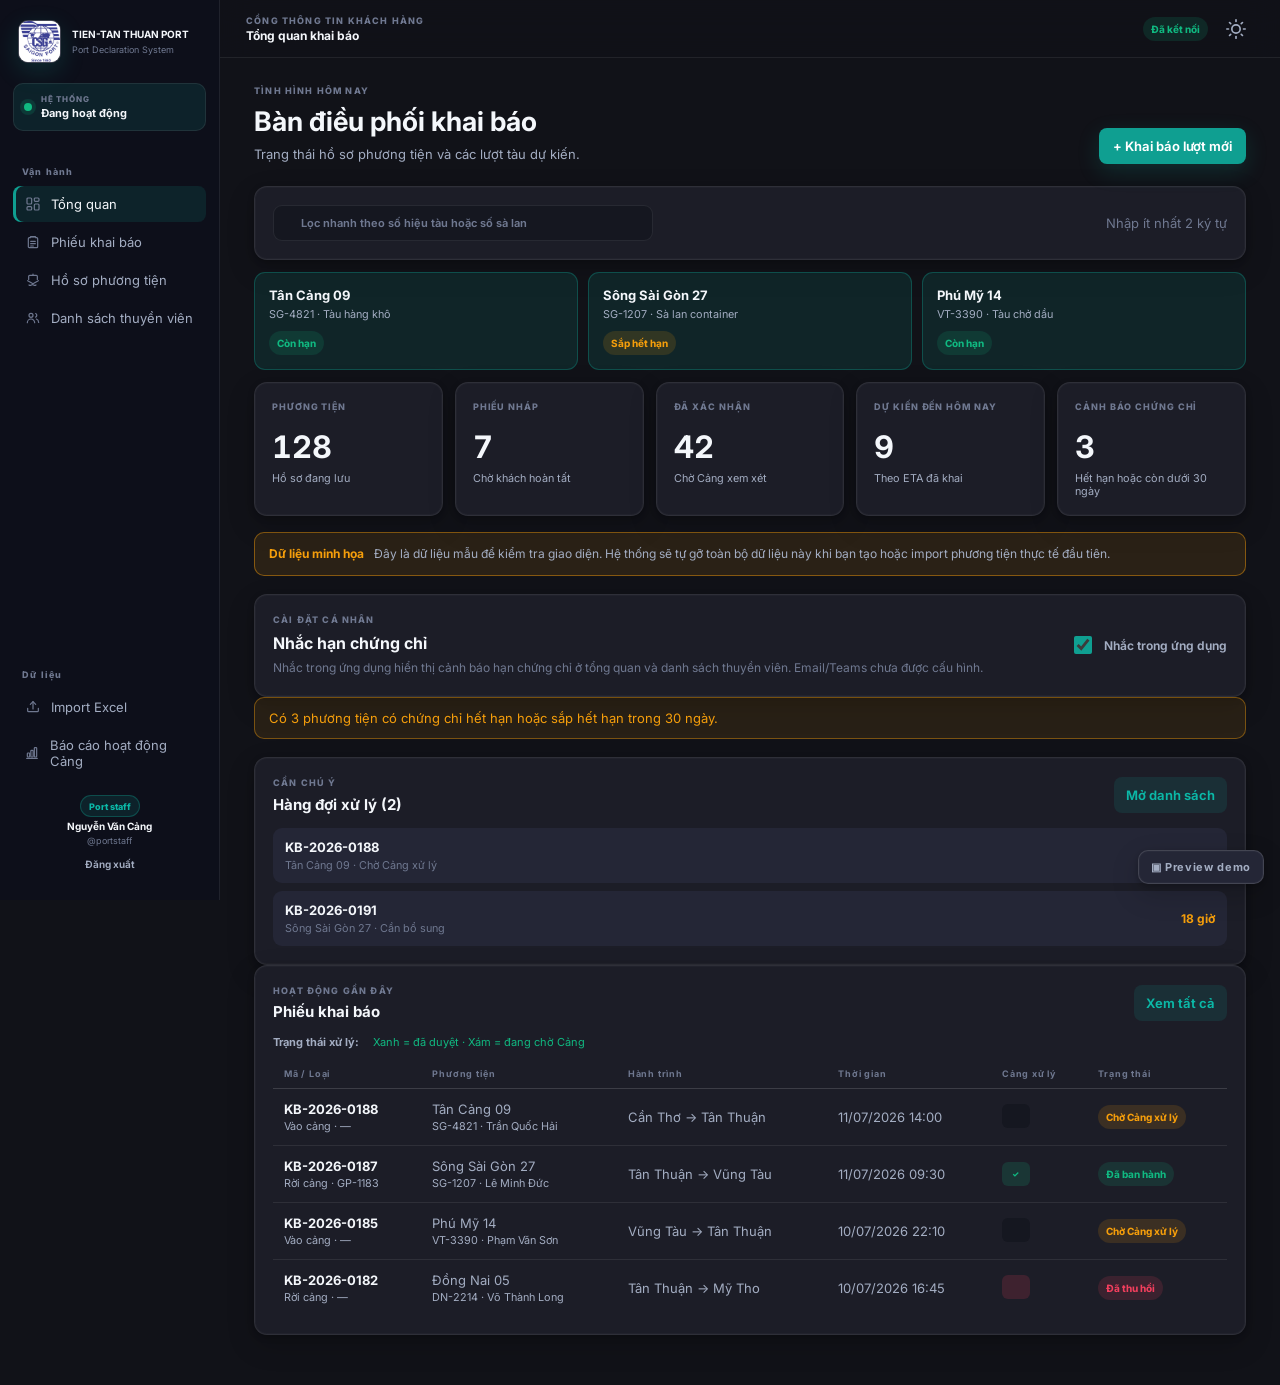
==== commit 43ecdc74: "feat: restore smart imports and reporting UX" ====
--- a/frontend/preview.html
+++ b/frontend/preview.html
@@ -29,22 +29,23 @@
         <span class="brand-copy"><strong>TIEN-TAN THUAN PORT</strong><small>Port Declaration System</small></span>
       </a>
       <div class="workspace-chip"><span class="status-dot"></span><span><small>HỆ THỐNG</small><strong>Đang hoạt động</strong></span></div>
-      <nav>
+      <nav class="primary-nav">
         <p class="nav-label">Vận hành</p>
         <a href="#dashboard" data-route="dashboard" class="active"><span><svg viewBox="0 0 24 24" fill="none" stroke="currentColor" stroke-width="1.8" stroke-linecap="round" stroke-linejoin="round" aria-hidden="true"><rect x="3" y="3" width="7" height="9" rx="1.5"></rect><rect x="14" y="3" width="7" height="5" rx="1.5"></rect><rect x="14" y="12" width="7" height="9" rx="1.5"></rect><rect x="3" y="16" width="7" height="5" rx="1.5"></rect></svg></span>Tổng quan</a>
         <a href="#declarations" data-route="declarations"><span><svg viewBox="0 0 24 24" fill="none" stroke="currentColor" stroke-width="1.8" stroke-linecap="round" stroke-linejoin="round" aria-hidden="true"><path d="M9 4h6a1 1 0 0 1 1 1v.5h1.5A1.5 1.5 0 0 1 19 7v12a1.5 1.5 0 0 1-1.5 1.5h-11A1.5 1.5 0 0 1 5 19V7a1.5 1.5 0 0 1 1.5-1.5H8V5a1 1 0 0 1 1-1z"></path><path d="M9 4.5h6"></path><path d="M8.5 11h7M8.5 14.5h7M8.5 18h4"></path></svg></span>Phiếu khai báo</a>
         <a href="#vessels" data-route="vessels"><span><svg viewBox="0 0 24 24" fill="none" stroke="currentColor" stroke-width="1.8" stroke-linecap="round" stroke-linejoin="round" aria-hidden="true"><path d="M4 13l7.4 4.2a1.2 1.2 0 0 0 1.2 0L20 13"></path><path d="M5.5 11.2V6.5a1.5 1.5 0 0 1 1.5-1.5h10a1.5 1.5 0 0 1 1.5 1.5v4.7"></path><path d="M12 5V3"></path><path d="M6 19.5c1.2.8 2.3.8 3.5 0s2.3-.8 3.5 0 2.3.8 3.5 0"></path></svg></span>Hồ sơ phương tiện</a>
         <a href="#crew" data-route="crew"><span><svg viewBox="0 0 24 24" fill="none" stroke="currentColor" stroke-width="1.8" stroke-linecap="round" stroke-linejoin="round" aria-hidden="true"><circle cx="9" cy="8" r="3"></circle><path d="M3.5 19a5.5 5.5 0 0 1 11 0"></path><path d="M16 5.3a3 3 0 0 1 0 5.4"></path><path d="M17 13.5a5.5 5.5 0 0 1 3.5 5.1"></path></svg></span>Danh sách thuyền viên</a>
+      </nav>
+      <nav class="data-nav" aria-label="Dữ liệu và báo cáo">
         <p class="nav-label">Dữ liệu</p>
         <a href="#import" data-route="import"><span><svg viewBox="0 0 24 24" fill="none" stroke="currentColor" stroke-width="1.8" stroke-linecap="round" stroke-linejoin="round" aria-hidden="true"><path d="M12 15V4"></path><path d="M8 8l4-4 4 4"></path><path d="M4 14v3.5A1.5 1.5 0 0 0 5.5 19h13a1.5 1.5 0 0 0 1.5-1.5V14"></path></svg></span>Import Excel</a>
         <a href="#reports" data-route="reports"><span><svg viewBox="0 0 24 24" fill="none" stroke="currentColor" stroke-width="1.8" stroke-linecap="round" stroke-linejoin="round" aria-hidden="true"><path d="M4 20h16"></path><rect x="5" y="12" width="3.5" height="6" rx="1"></rect><rect x="10.25" y="8" width="3.5" height="10" rx="1"></rect><rect x="15.5" y="4" width="3.5" height="14" rx="1"></rect></svg></span>Báo cáo hoạt động Cảng</a>
       </nav>
       <div class="sidebar-footer">
         <div class="sidebar-user">
-          <span id="user-display" class="sidebar-user-name">Nguyễn Văn Cảng · Nhân viên Cảng</span>
+          <span id="user-display" class="sidebar-user-name"><span class="role-pill">Port staff</span><strong>Nguyễn Văn Cảng</strong><small>@portstaff</small></span>
           <button id="logout-button" class="ghost-button sidebar-logout">Đăng xuất</button>
         </div>
-        <small>CVF governed workspace</small>
       </div>
     </aside>
 
@@ -74,7 +75,7 @@
           <div id="stats" class="stat-grid" aria-live="polite">
             <article class="stat-card"><p>PHƯƠNG TIỆN</p><strong>128</strong><small>Hồ sơ đang lưu</small></article>
             <article class="stat-card"><p>PHIẾU NHÁP</p><strong>7</strong><small>Chờ khách hoàn tất</small></article>
-            <article class="stat-card"><p>ĐÃ NỘP</p><strong>42</strong><small>Có thể đưa vào báo cáo</small></article>
+            <article class="stat-card"><p>ĐÃ XÁC NHẬN</p><strong>42</strong><small>Chờ Cảng xem xét</small></article>
             <article class="stat-card"><p>DỰ KIẾN ĐẾN HÔM NAY</p><strong>9</strong><small>Theo ETA đã khai</small></article>
             <article class="stat-card"><p>CẢNH BÁO CHỨNG CHỈ</p><strong>3</strong><small>Hết hạn hoặc còn dưới 30 ngày</small></article>
           </div>
@@ -112,9 +113,9 @@
 
         <!-- IMPORT -->
         <section class="page" data-page="import">
-          <div class="page-heading"><div><p class="eyebrow">NHẬP DỮ LIỆU CÓ KIỂM SOÁT</p><h1>Import biểu mẫu Excel</h1><p>Dùng đúng hai file mẫu đã phát hành để map dữ liệu vào hệ thống.</p></div></div>
+          <div class="page-heading"><div><p class="eyebrow">NHẬP DỮ LIỆU CÓ KIỂM SOÁT</p><h1>Import biểu mẫu Excel</h1><p>Hệ thống tự nhận diện sheet, hàng tiêu đề và tên cột; file mẫu vẫn được hỗ trợ.</p></div></div>
           <div class="import-grid">
-            <section class="panel upload-card"><span class="upload-icon"><svg viewBox="0 0 24 24" fill="none" stroke="currentColor" stroke-width="1.7" stroke-linecap="round" stroke-linejoin="round" aria-hidden="true"><path d="M3 14l8 4.4a2 2 0 0 0 2 0L21 14"></path><path d="M5 12V6.5A1.5 1.5 0 0 1 6.5 5h11A1.5 1.5 0 0 1 19 6.5V12"></path><path d="M12 5V2.5"></path></svg></span><h2>Hồ sơ phương tiện</h2><p>Nhập danh sách phương tiện từ <code>Ho_so_phuong_tien_thuy_noi_dia.xlsx</code>.</p><label class="file-button">Chọn file<input type="file" accept=".xlsx"></label></section>
+            <section class="panel upload-card"><span class="upload-icon"><svg viewBox="0 0 24 24" fill="none" stroke="currentColor" stroke-width="1.7" stroke-linecap="round" stroke-linejoin="round" aria-hidden="true"><path d="M3 14l8 4.4a2 2 0 0 0 2 0L21 14"></path><path d="M5 12V6.5A1.5 1.5 0 0 1 6.5 5h11A1.5 1.5 0 0 1 19 6.5V12"></path><path d="M12 5V2.5"></path></svg></span><h2>Hồ sơ phương tiện</h2><p>Nhập file có đủ Tên phương tiện, Số đăng ký, Loại và Cấp phương tiện; không bắt buộc đúng tên sheet.</p><label class="file-button">Chọn file<input type="file" accept=".xlsx"></label></section>
             <section class="panel upload-card"><span class="upload-icon"><svg viewBox="0 0 24 24" fill="none" stroke="currentColor" stroke-width="1.7" stroke-linecap="round" stroke-linejoin="round" aria-hidden="true"><path d="M7 3.5h6.5L18 8v11.5A1.5 1.5 0 0 1 16.5 21h-9A1.5 1.5 0 0 1 6 19.5v-14A1.5 1.5 0 0 1 7 3.5z"></path><path d="M13 3.5V8h5"></path><path d="M9 12.5h6M9 15.5h6M9 18h3.5"></path></svg></span><h2>Phiếu khai báo</h2><p>Nhập một lượt từ <code>Phieu_khai_bao_PTTND_truoc_khi_den_cang.xlsx</code>.</p><label class="file-button">Chọn file<input type="file" accept=".xlsx"></label></section>
           </div>
           <section class="panel"><div class="panel-header"><div><p class="eyebrow">NHẬT KÝ IMPORT</p><h2>Kết quả gần nhất</h2></div></div><div class="empty-state"><div><strong>Chưa có file nào được import</strong><p>Chọn một file mẫu Excel để bắt đầu map dữ liệu trong phiên này.</p></div></div></section>
@@ -136,7 +137,7 @@
             <article class="panel report-card"><span>PL.02</span><h2>Khối lượng hàng hóa, lượt tàu</h2><p>Tổng hợp kỳ báo cáo theo nhóm hàng, TEU, lượt tàu và hành khách.</p><button class="outline-button">Xuất Excel</button></article>
             <article class="panel report-card"><span>PL.03</span><h2>Chi tiết phương tiện ra, vào cảng</h2><p>Danh sách từng lượt cùng hành trình và phân loại hàng hóa.</p><button class="outline-button">Xuất Excel</button></article>
           </div>
-          <section class="panel integration-panel"><div><p class="eyebrow">KẾT NỐI DỮ LIỆU</p><h2>Luồng đồng bộ API trực tiếp</h2><p>Chuẩn bị payload từ phiếu đã xác nhận gửi. Hệ thống chỉ gửi khi có đặc tả API, endpoint và thông tin xác thực chính thức.</p></div><div class="integration-state"><span class="state-badge pending">Chưa cấu hình</span><button class="primary-button">Chuẩn bị gói đồng bộ</button></div><div class="table-wrap span-full" data-sync></div></section>
+          <section class="panel integration-panel"><div><p class="eyebrow">KẾT NỐI DỮ LIỆU BÊN NGOÀI</p><h2>Chuẩn bị luồng tích hợp API</h2><p>Adapter chỉ chuẩn bị payload, chưa thực hiện kết nối mạng cho đến khi có endpoint, xác thực và phê duyệt chính thức.</p><div class="integration-readiness"><span><b>Payload</b>Sẵn sàng chuẩn bị</span><span><b>Endpoint</b>Chờ đặc tả</span><span><b>Xác thực</b>Chờ cấu hình</span></div></div><div class="integration-state"><span class="state-badge pending">Chưa cấu hình</span><button class="primary-button">Chuẩn bị gói đồng bộ</button></div><div class="table-wrap span-full" data-sync></div></section>
         </section>
       </main>
     </div>
--- a/frontend/styles.css
+++ b/frontend/styles.css
@@ -49,6 +49,7 @@
 }
 
 * { box-sizing: border-box; }
+[hidden] { display: none !important; }
 html { scroll-behavior: smooth; }
 body { margin: 0; min-width: 320px; background: var(--cvf-bg-page); color: var(--cvf-text-primary); font-family: "Inter", "Segoe UI", sans-serif; font-size: 13px; transition: background-color 0.4s ease, color 0.4s ease; }
 button, input, select, textarea { font: inherit; }
@@ -61,7 +62,7 @@
 code { color: var(--cvf-info); }
 
 .app-shell { min-height: 100vh; display: grid; grid-template-columns: 220px 1fr; }
-.sidebar { position: fixed; inset: 0 auto 0 0; z-index: 30; width: 220px; display: flex; flex-direction: column; padding: 18px 13px; background: var(--cvf-bg-shell); border-right: 1px solid var(--cvf-border); }
+.sidebar { position: fixed; inset: 0 auto 0 0; z-index: 30; width: 220px; min-height: 0; display: flex; flex-direction: column; padding: 18px 13px; overflow-y: auto; overscroll-behavior: contain; background: var(--cvf-bg-shell); border-right: 1px solid var(--cvf-border); }
 .brand { display: flex; gap: 11px; align-items: center; padding: 2px 5px 20px; color: var(--cvf-text-primary); text-decoration: none; }
 .brand-logo-frame { display: grid; place-items: center; width: 43px; height: 43px; flex: 0 0 43px; overflow: hidden; border: 1px solid var(--cvf-border-strong); border-radius: 10px; background: var(--cvf-surface-elevated); box-shadow: 0 8px 24px var(--cvf-accent-glow); }
 .brand-logo-frame img { width: 100%; height: 100%; object-fit: contain; background: var(--cvf-logo-bg); }
@@ -70,11 +71,17 @@
 .workspace-chip small, .workspace-chip strong { display: block; }.workspace-chip small { color: var(--cvf-text-muted); font-size: 8px; font-weight: 800; letter-spacing: .1em; }.workspace-chip strong { margin-top: 2px; font-size: 11px; }
 .status-dot { width: 8px; height: 8px; border-radius: 50%; background: var(--cvf-success); box-shadow: 0 0 0 4px color-mix(in srgb, var(--cvf-success) 15%, transparent); }
 .nav-label, .eyebrow { margin: 14px 9px 7px; color: var(--cvf-text-muted); font-size: 9px; font-weight: 800; letter-spacing: .13em; }
+.primary-nav, .data-nav { flex: 0 0 auto; }
+.data-nav { margin-top: auto; padding-top: 18px; }
 nav a { display: flex; align-items: center; gap: 10px; margin: 2px 0; padding: 10px 11px; border-radius: 8px; color: var(--cvf-text-secondary); text-decoration: none; transition: 150ms ease; }
 nav a:hover, nav a.active { background: var(--cvf-accent-soft); color: var(--cvf-text-primary); }
 nav a.active { box-shadow: inset 3px 0 var(--cvf-accent); }
 nav a span { width: 17px; color: var(--cvf-text-muted); text-align: center; }
-.sidebar-footer { margin-top: auto; display: grid; gap: 10px; color: var(--cvf-text-muted); text-align: center; font-size: 10px; }
+.sidebar-footer { display: grid; gap: 10px; padding-top: 14px; color: var(--cvf-text-muted); text-align: center; font-size: 10px; }
+.sidebar-user-name { display: grid; justify-items: center; gap: 3px; overflow-wrap: anywhere; }
+.sidebar-user-name strong { color: var(--cvf-text-primary); font-size: 10px; }
+.sidebar-user-name small { color: var(--cvf-text-muted); font-size: 9px; }
+.role-pill { display: inline-flex; min-height: 22px; align-items: center; padding: 0 8px; border: 1px solid var(--cvf-accent-border); border-radius: 999px; background: var(--cvf-accent-soft); color: var(--cvf-accent-hover); font-size: 9px; font-weight: 800; }
 .main-column { grid-column: 2; min-width: 0; }
 .topbar { position: sticky; top: 0; z-index: 20; height: 58px; display: flex; align-items: center; justify-content: space-between; gap: 16px; padding: 0 26px; border-bottom: 1px solid var(--cvf-border); background: color-mix(in srgb, var(--cvf-bg-page) 88%, transparent); backdrop-filter: blur(16px); }
 .topbar .eyebrow { display: block; margin: 0 0 2px; }.topbar strong { display: block; font-size: 12px; }.topbar-actions { display: flex; align-items: center; gap: 10px; }
@@ -97,17 +104,22 @@
 .approval-legend { display: flex; flex-wrap: wrap; align-items: center; gap: 5px 14px; margin: 0 0 10px; color: var(--cvf-text-muted); font-size: 11px; }.approval-legend strong { color: var(--cvf-text-secondary); }.approval-legend-state { color: var(--cvf-success); }.approval-heading small { display: block; margin-top: 3px; color: var(--cvf-text-muted); font-size: 8px; font-weight: 600; letter-spacing: .03em; text-transform: none; }
 .import-grid, .report-grid { display: grid; grid-template-columns: repeat(2, 1fr); gap: 14px; margin-bottom: 14px; }.upload-card { display: grid; justify-items: start; min-height: 240px; }.upload-icon { display: grid; place-items: center; width: 45px; height: 45px; margin-bottom: 22px; border-radius: 11px; background: var(--cvf-accent-soft); color: var(--cvf-accent-hover); font-size: 22px; }.file-button { display: inline-grid; place-items: center; margin-top: auto; padding: 0 14px; border: 1px solid var(--cvf-accent-border); color: var(--cvf-accent-hover); }.file-button input { position: absolute; width: 1px; height: 1px; opacity: 0; }.empty-state { min-height: 100px; display: grid; place-items: center; color: var(--cvf-text-muted); text-align: center; }
 .report-filter { display: flex; align-items: end; gap: 14px; margin-bottom: 14px; }.report-filter label { min-width: 170px; }.report-filter p { margin: 0 0 8px auto; }.report-grid { grid-template-columns: repeat(3, 1fr); }.report-card { min-height: 215px; display: flex; flex-direction: column; }.report-card > span { width: fit-content; padding: 5px 7px; border-radius: 6px; background: var(--cvf-accent-soft); color: var(--cvf-accent-hover); font: 700 10px "DM Mono", monospace; }.report-card h2 { margin-top: 22px; }.report-card button { margin-top: auto; align-self: flex-start; }
+.report-analytics { margin-bottom: 14px; }.panel-actions { display: flex; align-items: center; gap: 10px; }.kpi-grid { display: grid; grid-template-columns: repeat(4, minmax(0, 1fr)); gap: 12px; margin: 16px 0; }.kpi-card { min-height: 112px; padding: 15px; border: 1px solid var(--cvf-border); border-radius: 11px; background: var(--cvf-surface-elevated); }.kpi-card p, .kpi-card strong, .kpi-card small { display: block; }.kpi-card p { margin: 0; color: var(--cvf-text-muted); font-size: 9px; font-weight: 800; letter-spacing: .08em; }.kpi-card strong { color: var(--cvf-text-primary); font-size: 27px; font-variant-numeric: tabular-nums; }.kpi-card small { margin-top: 6px; color: var(--cvf-text-secondary); font-size: 10px; }.kpi-value { display: flex; align-items: center; gap: 8px; margin-top: 9px; }.kpi-delta, .compare-delta { font-size: 10px; font-weight: 750; }.up { color: var(--cvf-success) !important; }.down { color: var(--cvf-danger) !important; }
+.analytics-split { display: grid; grid-template-columns: minmax(0, 1.7fr) minmax(320px, 1fr); gap: 12px; }.trend-card, .compare-card { min-height: 275px; padding: 16px; border: 1px solid var(--cvf-border); border-radius: 11px; background: var(--cvf-surface-elevated); }.trend-head, .compare-head { display: flex; justify-content: space-between; gap: 12px; }.trend-chart { min-height: 185px; display: flex; align-items: stretch; gap: 8px; padding: 22px 4px 8px; }.trend-col { min-width: 0; flex: 1; display: grid; grid-template-rows: 150px auto; gap: 7px; text-align: center; }.trend-bars { height: 150px; display: flex; align-items: end; justify-content: center; gap: 3px; }.trend-bar { width: min(15px, 38%); min-height: 2px; border-radius: 5px 5px 2px 2px; }.trend-bar.cur { background: var(--cvf-accent); }.trend-bar.prev { background: color-mix(in srgb, var(--cvf-text-muted) 45%, transparent); }.trend-col small { color: var(--cvf-text-muted); font-size: 9px; white-space: nowrap; overflow: hidden; text-overflow: ellipsis; }.trend-legend { display: flex; gap: 16px; color: var(--cvf-text-muted); font-size: 10px; }.trend-legend span { display: flex; align-items: center; gap: 6px; }.trend-legend i { width: 8px; height: 8px; border-radius: 3px; }.dot-cur { background: var(--cvf-accent); }.dot-prev { background: color-mix(in srgb, var(--cvf-text-muted) 45%, transparent); }.compare-card table { width: 100%; margin-top: 14px; border-collapse: collapse; }.compare-card th, .compare-card td { padding: 10px 7px; border-bottom: 1px solid var(--cvf-border); text-align: right; }.compare-card th:first-child, .compare-card td:first-child { text-align: left; }.compare-card th { color: var(--cvf-text-muted); font-size: 8px; letter-spacing: .07em; text-transform: uppercase; }.compare-card td { color: var(--cvf-text-secondary); font-size: 11px; }.compare-card td:first-child { color: var(--cvf-text-primary); font-weight: 700; }
 .warning-strip { display: none; margin-bottom: 12px; padding: 12px 14px; border: 1px solid color-mix(in srgb, var(--cvf-warning) 40%, transparent); border-radius: 10px; background: color-mix(in srgb, var(--cvf-warning) 10%, transparent); color: var(--cvf-warning); }.warning-strip.visible { display: block; }.integration-panel { display: grid; grid-template-columns: 1fr auto; gap: 18px; align-items: center; }.integration-panel .eyebrow { margin-left: 0; }.integration-state { display: flex; align-items: center; gap: 10px; }.span-full { grid-column: 1 / -1; }.attachment-field { padding: 14px; border: 1px dashed var(--cvf-accent-border); border-radius: 10px; background: var(--cvf-accent-soft); }.attachment-field small { color: var(--cvf-text-muted); font-weight: 400; }
+.integration-readiness { display: flex; flex-wrap: wrap; gap: 8px; margin-top: 12px; }.integration-readiness span { display: grid; gap: 2px; min-width: 135px; padding: 9px 11px; border: 1px solid var(--cvf-border); border-radius: 9px; background: var(--cvf-surface-elevated); color: var(--cvf-text-secondary); font-size: 10px; }.integration-readiness b { color: var(--cvf-text-primary); font-size: 9px; text-transform: uppercase; letter-spacing: .06em; }
+.import-mapping-note { margin: 0 0 12px; padding: 9px 11px; border-left: 3px solid var(--cvf-accent); border-radius: 7px; background: var(--cvf-accent-soft); color: var(--cvf-text-secondary); font-size: 11px; }
 label { display: grid; gap: 6px; color: var(--cvf-text-secondary); font-size: 11px; font-weight: 650; }input, select, textarea { width: 100%; min-height: 38px; padding: 8px 10px; border: 1px solid var(--cvf-border-strong); border-radius: 8px; background: var(--cvf-input); color: var(--cvf-text-primary); }textarea { min-height: 74px; resize: vertical; }input::placeholder { color: var(--cvf-text-muted); }
 .modal { width: min(850px, calc(100vw - 28px)); max-height: calc(100vh - 30px); padding: 0; border: 1px solid var(--cvf-border-strong); border-radius: 14px; background: var(--cvf-surface); color: var(--cvf-text-primary); box-shadow: var(--cvf-shadow-lg); }.modal.wide { width: min(1120px, calc(100vw - 28px)); }.modal::backdrop { background: var(--cvf-overlay); backdrop-filter: blur(5px); }.modal form { display: flex; flex-direction: column; max-height: calc(100vh - 32px); }.modal-header { display: flex; align-items: center; gap: 16px; padding: 18px 20px; border-bottom: 1px solid var(--cvf-border); }.modal-header > div:first-child { margin-right: auto; }.modal-header .eyebrow { margin: 0 0 5px; }.modal-header h2 { margin: 0; font-size: 18px; }.sticky { position: sticky; top: 0; z-index: 4; background: var(--cvf-surface); }.draft-state { max-width: 300px; color: var(--cvf-text-muted); font-size: 10px; text-align: right; }.draft-state span { color: var(--cvf-success); }.wizard-progress-wrap { border-bottom: 1px solid var(--cvf-border); }.wizard-progress { display: grid; grid-template-columns: repeat(6, minmax(0, 1fr)); gap: 8px; margin: 0; padding: 14px 20px; list-style: none; }.wizard-step-button { display: grid; justify-items: center; gap: 6px; width: 100%; min-height: 56px; padding: 6px 4px; border: 0; border-radius: 9px; background: transparent; color: var(--cvf-text-muted); cursor: pointer; }.wizard-step-button span { display: grid; place-items: center; width: 26px; height: 26px; border: 1px solid var(--cvf-border-strong); border-radius: 50%; background: var(--cvf-input); font-size: 10px; font-weight: 800; }.wizard-step-button small { max-width: 120px; font-size: 9px; line-height: 1.25; text-align: center; }.wizard-dot.active .wizard-step-button { background: var(--cvf-accent-soft); color: var(--cvf-text-primary); }.wizard-dot.active .wizard-step-button span, .wizard-dot.done .wizard-step-button span { border-color: var(--cvf-accent); background: var(--cvf-accent); color: var(--cvf-on-accent); }.wizard-step-button:disabled { cursor: not-allowed; opacity: .52; }.wizard-nav { display: flex; justify-content: space-between; gap: 10px; padding: 12px 20px 0; }.form-grid { display: grid; grid-template-columns: repeat(3, 1fr); gap: 13px; padding: 20px; overflow-y: auto; }.form-grid .span-2 { grid-column: span 2; }.form-grid .span-3 { grid-column: 1 / -1; }.form-section { padding: 18px 20px 20px; border-bottom: 1px solid var(--cvf-border); }.form-section h3 { margin: 0 0 15px; font-size: 12px; }.section-grid { display: grid; grid-template-columns: repeat(4, 1fr); gap: 13px; }.section-grid .wide-field { grid-column: span 2; }.derived { background: var(--cvf-accent-soft); color: var(--cvf-accent-hover); font-weight: 750; }.locked-field input, .locked-field select { background: var(--cvf-surface-elevated); color: var(--cvf-text-secondary); }.locked-field select[data-locked="true"] { pointer-events: none; }.record-lock-note { display: grid; gap: 4px; padding: 11px 13px; border-left: 3px solid var(--cvf-accent); border-radius: 7px; background: var(--cvf-accent-soft); }.record-lock-note strong { color: var(--cvf-text-primary); font-size: 11px; }.record-lock-note span { color: var(--cvf-text-secondary); font-size: 10px; line-height: 1.45; }.modal-actions, .review-strip { display: flex; justify-content: flex-end; align-items: center; gap: 10px; padding: 15px 20px; border-top: 1px solid var(--cvf-border); }.review-strip { position: sticky; bottom: 0; z-index: 4; justify-content: space-between; background: var(--cvf-surface-elevated); }.review-strip p { margin: 3px 0 0; font-size: 10px; }.review-strip > div:last-child { display: flex; gap: 9px; }
 .toast-region { position: fixed; right: 20px; bottom: 20px; z-index: 100; display: grid; gap: 9px; }.toast { max-width: 360px; padding: 13px 15px; border: 1px solid var(--cvf-border-strong); border-radius: 10px; background: var(--cvf-surface-elevated); box-shadow: var(--cvf-shadow-lg); animation: reveal 180ms ease; }.toast.error { border-color: color-mix(in srgb, var(--cvf-danger) 45%, transparent); }.mobile-only { display: none; }
 .workflow-summary { display: grid; grid-template-columns: repeat(4, 1fr); gap: 10px; padding: 18px 20px; border-bottom: 1px solid var(--cvf-border); }.workflow-summary article { padding: 13px; border-radius: 9px; background: var(--cvf-surface-elevated); }.workflow-summary small,.workflow-summary strong { display: block; }.workflow-summary small { margin-bottom: 7px; color: var(--cvf-text-muted); font-size: 8px; letter-spacing: .08em; }.timeline { max-height: 280px; overflow-y: auto; padding: 18px 22px; }.timeline article { display: grid; grid-template-columns: 12px 1fr; gap: 11px; padding-bottom: 16px; }.timeline article > span { width: 9px; height: 9px; margin-top: 3px; border-radius: 50%; background: var(--cvf-accent); box-shadow: 0 0 0 4px var(--cvf-accent-soft); }.timeline strong,.timeline small { display: block; }.timeline small { margin-top: 4px; color: var(--cvf-text-muted); }.timeline p { margin: 5px 0 0; }.workflow-form { display: grid; grid-template-columns: repeat(4,1fr); gap: 11px; padding: 18px 20px; border-top: 1px solid var(--cvf-border); }.workflow-form .span-full { grid-column: 1/-1; }.workflow-form button { justify-self: start; }
 
 @media (max-width: 1180px) { .stat-grid { grid-template-columns: repeat(3, 1fr); } }
-@media (max-width: 1000px) { .stat-grid { grid-template-columns: repeat(2, 1fr); }.content-grid { grid-template-columns: 1fr; }.report-grid { grid-template-columns: 1fr; }.search-card-grid { grid-template-columns: repeat(2, 1fr); }.section-grid { grid-template-columns: repeat(2, 1fr); }.integration-panel { grid-template-columns: 1fr; }.integration-state { justify-content: space-between; }.advanced-filter { grid-template-columns: repeat(3,1fr); }.workflow-form { grid-template-columns: repeat(2,1fr); } }
+@media (max-width: 1000px) { .stat-grid { grid-template-columns: repeat(2, 1fr); }.content-grid { grid-template-columns: 1fr; }.report-grid { grid-template-columns: 1fr; }.search-card-grid { grid-template-columns: repeat(2, 1fr); }.section-grid { grid-template-columns: repeat(2, 1fr); }.integration-panel { grid-template-columns: 1fr; }.integration-state { justify-content: space-between; }.advanced-filter { grid-template-columns: repeat(3,1fr); }.workflow-form { grid-template-columns: repeat(2,1fr); }.analytics-split { grid-template-columns: 1fr; } }
 @media (max-width: 760px) { .app-shell { display: block; }.sidebar { transform: translateX(-100%); transition: 180ms ease; box-shadow: var(--cvf-shadow-lg); }.sidebar.open { transform: translateX(0); }.main-column { width: 100%; }.topbar { justify-content: flex-start; padding: 0 14px; }.topbar > div:nth-child(2) { min-width: 0; }.topbar .eyebrow, .topbar strong { overflow: hidden; text-overflow: ellipsis; white-space: nowrap; }.topbar-actions { margin-left: auto; }.topbar .state-badge, .topbar-actions .primary-button { display: none; }.mobile-only { display: inline-grid; place-items: center; }main { padding: 20px 14px 38px; }.page-heading { align-items: stretch; flex-direction: column; }.page-heading > button { display: inline-flex; align-items: center; justify-content: center; width: 100%; }.dashboard-search { align-items: stretch; flex-direction: column; }.dashboard-search .search { width: 100%; }.stat-grid, .import-grid, .search-card-grid { grid-template-columns: 1fr; }.report-filter { align-items: stretch; flex-direction: column; }.report-filter label { min-width: 0; }.report-filter p { margin: 5px 0 0; }.form-grid, .section-grid { grid-template-columns: 1fr; }.form-grid .span-2, .form-grid .span-3, .section-grid .wide-field { grid-column: auto; }.draft-state { display: none; }.wizard-progress { grid-template-columns: repeat(3, minmax(0, 1fr)); padding: 10px 12px; }.wizard-step-button { min-height: 50px; }.review-strip { align-items: stretch; flex-direction: column; }.review-strip > div:last-child button { flex: 1; }.integration-state { align-items: stretch; flex-direction: column; }.modal { max-height: 100vh; width: 100vw; border-radius: 0; }.modal form { max-height: 100vh; }.responsive-table, .responsive-table tbody, .responsive-table tr, .responsive-table td { display: block; width: 100%; }.responsive-table thead { display: none; }.responsive-table { white-space: normal; }.responsive-table tr { margin-bottom: 10px; padding: 10px 12px; border: 1px solid var(--cvf-border); border-radius: 11px; background: var(--cvf-surface-elevated); }.responsive-table td { display: grid; grid-template-columns: minmax(95px, .7fr) minmax(0, 1fr); gap: 9px; padding: 7px 0; border-bottom: 1px solid var(--cvf-border); overflow-wrap: anywhere; }.responsive-table td:last-child { border-bottom: 0; }.responsive-table td::before { content: attr(data-label); color: var(--cvf-text-muted); font-size: 9px; font-weight: 800; letter-spacing: .06em; text-transform: uppercase; } }
 @media (prefers-reduced-motion: reduce) { *, *::before, *::after { scroll-behavior: auto !important; animation-duration: .01ms !important; transition-duration: .01ms !important; } }
 @media (max-width: 760px) { .advanced-filter,.workflow-summary,.workflow-form { grid-template-columns: 1fr; }.workflow-form .span-full { grid-column: auto; }.workflow-form button { width: 100%; }.approval-dots { flex-wrap: wrap; } }
+@media (max-width: 760px) { .panel-actions { align-items: stretch; flex-direction: column; }.period-switch { width: 100%; }.period-switch button { flex: 1; }.kpi-grid { grid-template-columns: repeat(2, minmax(0, 1fr)); }.analytics-split { grid-template-columns: 1fr; }.trend-card, .compare-card { min-height: 0; }.integration-readiness { display: grid; grid-template-columns: 1fr; }.integration-readiness span { min-width: 0; } }
 /* THÊM VÀO CUỐI FILE STYLES */
 .theme-btn {
   position: relative;
@@ -197,3 +209,11 @@
 .feature-notice { padding: 18px; border: 1px dashed var(--cvf-accent-border); border-radius: 10px; background: var(--cvf-accent-soft); }
 .feature-notice strong { color: var(--cvf-text-primary); }
 .feature-notice p { margin: 7px 0 0; color: var(--cvf-text-secondary); font-size: 12px; line-height: 1.55; }
+
+
+nav a span svg {
+  width: 16px;
+  height: 16px;
+  display: block;
+  margin: 0 auto;
+}
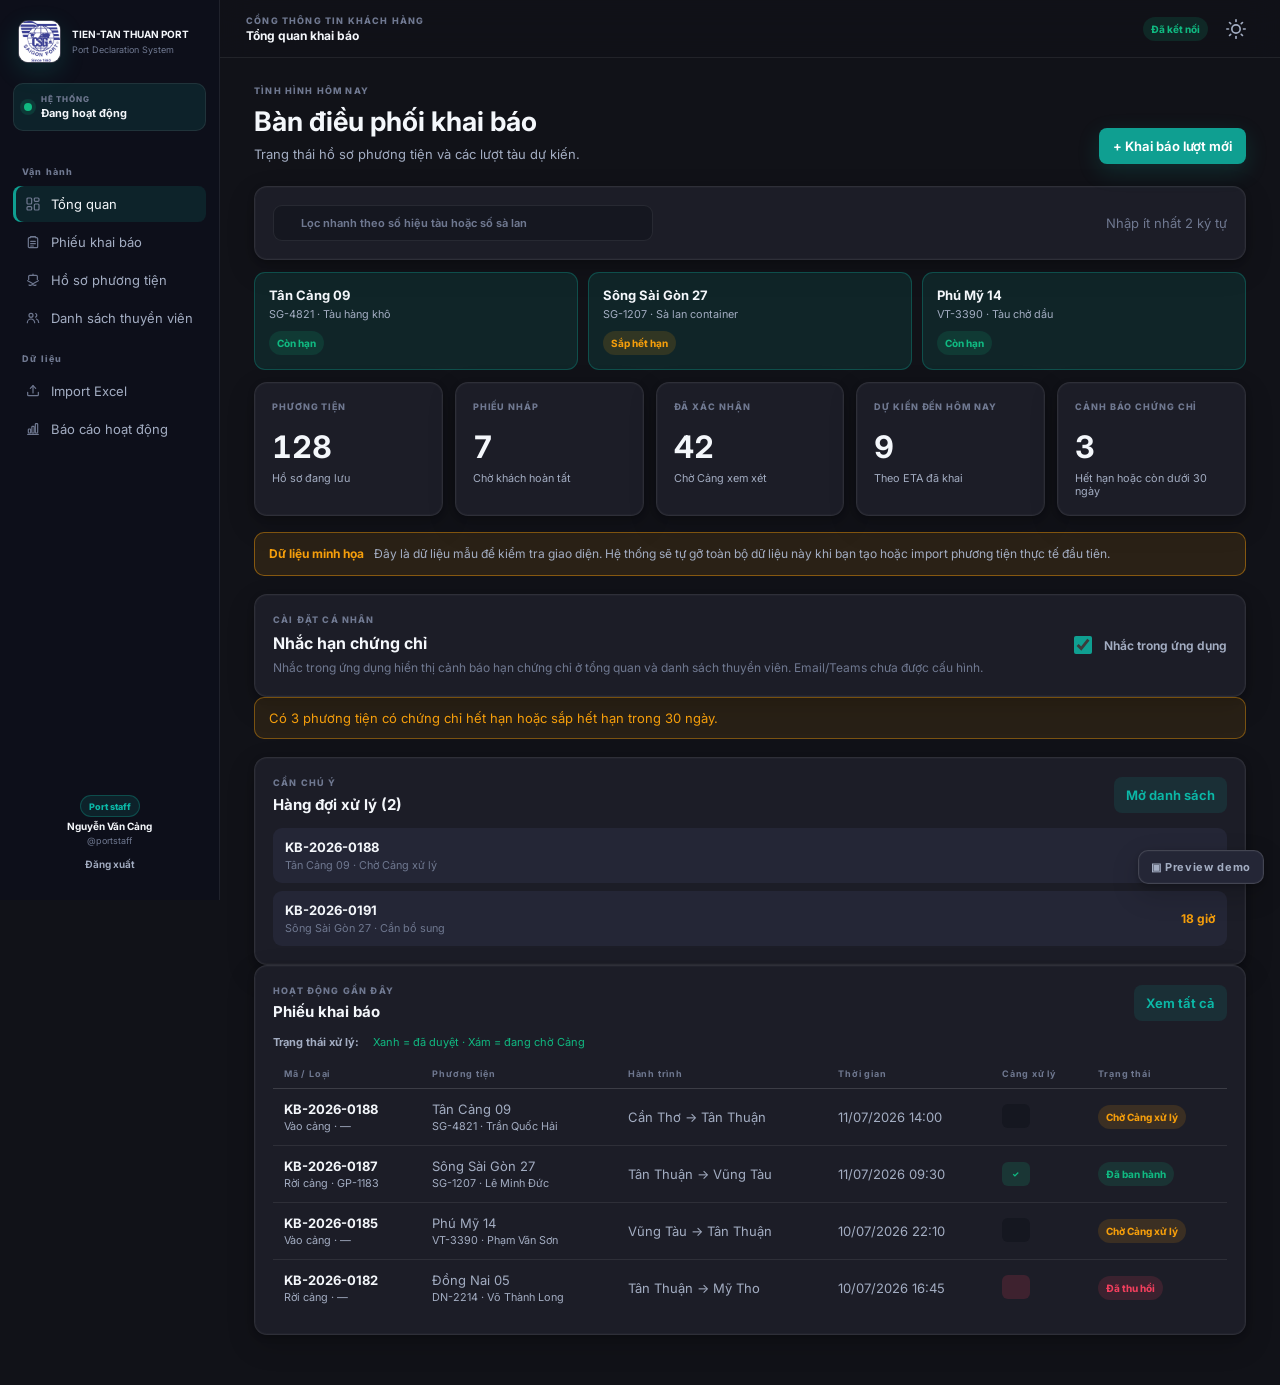
==== commit 04ecd192: "Merge pull request #2 from CVF-Ecosystem/feat/port-register-row-actions-pagination" ====
--- a/frontend/preview.html
+++ b/frontend/preview.html
@@ -7,7 +7,7 @@
   <link rel="preconnect" href="https://fonts.googleapis.com">
   <link rel="preconnect" href="https://fonts.gstatic.com" crossorigin>
   <link href="https://fonts.googleapis.com/css2?family=Inter:wght@400;500;600;700&display=swap" rel="stylesheet">
-  <link rel="stylesheet" href="styles.css">
+  <link rel="stylesheet" href="styles.css?v=1.1.3">
   <style>
     /* Demo-only chrome (NOT part of the real app) */
     .demo-bar { position: fixed; right: 16px; bottom: 16px; z-index: 200; display: flex; flex-direction: column; gap: 8px; width: 210px; padding: 10px; border: 1px solid var(--cvf-border-strong); border-radius: 12px; background: var(--cvf-surface-elevated); box-shadow: var(--cvf-shadow-lg); }
@@ -39,7 +39,7 @@
       <nav class="data-nav" aria-label="Dữ liệu và báo cáo">
         <p class="nav-label">Dữ liệu</p>
         <a href="#import" data-route="import"><span><svg viewBox="0 0 24 24" fill="none" stroke="currentColor" stroke-width="1.8" stroke-linecap="round" stroke-linejoin="round" aria-hidden="true"><path d="M12 15V4"></path><path d="M8 8l4-4 4 4"></path><path d="M4 14v3.5A1.5 1.5 0 0 0 5.5 19h13a1.5 1.5 0 0 0 1.5-1.5V14"></path></svg></span>Import Excel</a>
-        <a href="#reports" data-route="reports"><span><svg viewBox="0 0 24 24" fill="none" stroke="currentColor" stroke-width="1.8" stroke-linecap="round" stroke-linejoin="round" aria-hidden="true"><path d="M4 20h16"></path><rect x="5" y="12" width="3.5" height="6" rx="1"></rect><rect x="10.25" y="8" width="3.5" height="10" rx="1"></rect><rect x="15.5" y="4" width="3.5" height="14" rx="1"></rect></svg></span>Báo cáo hoạt động Cảng</a>
+        <a href="#reports" data-route="reports"><span><svg viewBox="0 0 24 24" fill="none" stroke="currentColor" stroke-width="1.8" stroke-linecap="round" stroke-linejoin="round" aria-hidden="true"><path d="M4 20h16"></path><rect x="5" y="12" width="3.5" height="6" rx="1"></rect><rect x="10.25" y="8" width="3.5" height="10" rx="1"></rect><rect x="15.5" y="4" width="3.5" height="14" rx="1"></rect></svg></span>Báo cáo hoạt động</a>
       </nav>
       <div class="sidebar-footer">
         <div class="sidebar-user">
@@ -308,7 +308,7 @@
       const route = a.dataset.route;
       document.querySelectorAll('.page').forEach(p => p.classList.toggle('active', p.dataset.page === route));
       document.querySelectorAll('nav a').forEach(l => l.classList.toggle('active', l === a));
-      const names = {dashboard:'Tổng quan khai báo',declarations:'Phiếu khai báo',vessels:'Hồ sơ phương tiện',crew:'Danh sách thuyền viên',import:'Import dữ liệu Excel',reports:'Báo cáo hoạt động Cảng'};
+      const names = {dashboard:'Tổng quan khai báo',declarations:'Phiếu khai báo',vessels:'Hồ sơ phương tiện',crew:'Danh sách thuyền viên',import:'Import dữ liệu Excel',reports:'Báo cáo hoạt động'};
       document.getElementById('page-context').textContent = names[route];
       document.querySelector('.sidebar').classList.remove('open');
     }));
--- a/frontend/styles.css
+++ b/frontend/styles.css
@@ -72,12 +72,21 @@
 .status-dot { width: 8px; height: 8px; border-radius: 50%; background: var(--cvf-success); box-shadow: 0 0 0 4px color-mix(in srgb, var(--cvf-success) 15%, transparent); }
 .nav-label, .eyebrow { margin: 14px 9px 7px; color: var(--cvf-text-muted); font-size: 9px; font-weight: 800; letter-spacing: .13em; }
 .primary-nav, .data-nav { flex: 0 0 auto; }
-.data-nav { margin-top: auto; padding-top: 18px; }
+.data-nav { margin-top: 0; padding-top: 0; }
 nav a { display: flex; align-items: center; gap: 10px; margin: 2px 0; padding: 10px 11px; border-radius: 8px; color: var(--cvf-text-secondary); text-decoration: none; transition: 150ms ease; }
 nav a:hover, nav a.active { background: var(--cvf-accent-soft); color: var(--cvf-text-primary); }
 nav a.active { box-shadow: inset 3px 0 var(--cvf-accent); }
 nav a span { width: 17px; color: var(--cvf-text-muted); text-align: center; }
-.sidebar-footer { display: grid; gap: 10px; padding-top: 14px; color: var(--cvf-text-muted); text-align: center; font-size: 10px; }
+.sidebar-footer { margin-top: auto; display: grid; gap: 10px; padding-top: 14px; color: var(--cvf-text-muted); text-align: center; font-size: 10px; }
+.sidebar-unit-context { position: relative; margin-top: 14px; padding-top: 12px; border-top: 1px solid var(--cvf-border); }
+.reporting-unit-trigger { display: grid; grid-template-columns: 32px minmax(0, 1fr) 14px; align-items: center; gap: 10px; width: 100%; min-height: 56px; padding: 10px 11px; border: 1px solid var(--cvf-border); border-radius: 10px; background: var(--cvf-surface-elevated); color: var(--cvf-text-primary); text-align: left; cursor: pointer; }
+.reporting-unit-trigger:hover, .reporting-unit-trigger[aria-expanded="true"] { border-color: var(--cvf-accent-border); background: var(--cvf-accent-soft); }.reporting-unit-trigger:disabled { cursor: not-allowed; opacity: .55; }
+.reporting-unit-icon { display: grid; place-items: center; width: 32px; height: 32px; border-radius: 8px; background: var(--cvf-accent-soft); color: var(--cvf-accent-hover); }.reporting-unit-icon svg { width: 17px; height: 17px; }
+.reporting-unit-copy { min-width: 0; }.reporting-unit-copy strong { display: block; overflow: hidden; font-size: 12px; text-overflow: ellipsis; white-space: nowrap; }
+.reporting-unit-chevron { color: var(--cvf-text-muted); font-size: 14px; transition: transform 140ms ease; }.reporting-unit-trigger[aria-expanded="true"] .reporting-unit-chevron { transform: rotate(180deg); }
+.reporting-unit-menu { display: grid; gap: 5px; margin-top: 7px; padding: 7px; border: 1px solid var(--cvf-border-strong); border-radius: 10px; background: var(--cvf-surface); box-shadow: var(--cvf-shadow-lg); }.reporting-unit-menu > p { margin: 0; padding: 10px; color: var(--cvf-text-muted); font-size: 10px; text-align: left; }
+.reporting-unit-menu button { display: flex; align-items: center; justify-content: space-between; gap: 9px; width: 100%; min-height: 48px; padding: 10px 11px; border: 0; border-radius: 8px; background: transparent; color: var(--cvf-text-secondary); text-align: left; cursor: pointer; }.reporting-unit-menu button:hover, .reporting-unit-menu button:focus-visible, .reporting-unit-menu button.selected { background: var(--cvf-accent-soft); color: var(--cvf-text-primary); }.reporting-unit-menu button span { min-width: 0; }.reporting-unit-menu strong { display: block; overflow: hidden; font-size: 11px; text-overflow: ellipsis; white-space: nowrap; }.reporting-unit-menu b { color: var(--cvf-accent-hover); font-size: 13px; }
+.reporting-unit-create-action { margin-top: 3px; padding-top: 7px; border-top: 1px solid var(--cvf-border); }.reporting-unit-create-action button strong { color: var(--cvf-accent-hover); font-size: 11px; }
 .sidebar-user-name { display: grid; justify-items: center; gap: 3px; overflow-wrap: anywhere; }
 .sidebar-user-name strong { color: var(--cvf-text-primary); font-size: 10px; }
 .sidebar-user-name small { color: var(--cvf-text-muted); font-size: 9px; }
@@ -85,6 +94,8 @@
 .main-column { grid-column: 2; min-width: 0; }
 .topbar { position: sticky; top: 0; z-index: 20; height: 58px; display: flex; align-items: center; justify-content: space-between; gap: 16px; padding: 0 26px; border-bottom: 1px solid var(--cvf-border); background: color-mix(in srgb, var(--cvf-bg-page) 88%, transparent); backdrop-filter: blur(16px); }
 .topbar .eyebrow { display: block; margin: 0 0 2px; }.topbar strong { display: block; font-size: 12px; }.topbar-actions { display: flex; align-items: center; gap: 10px; }
+.tenant-context-notice { max-width: 680px; margin: 40px auto; text-align: center; }
+.tenant-context-blocked main .page { display: none !important; }
 main { padding: 26px clamp(18px, 3vw, 34px) 50px; }
 .page { display: none; max-width: 1440px; margin: 0 auto; animation: reveal 220ms ease; }.page.active { display: block; }
 @keyframes reveal { from { opacity: 0; transform: translateY(7px); } to { opacity: 1; transform: translateY(0); } }
@@ -102,8 +113,9 @@
 .segmented { display: flex; padding: 3px; border-radius: 9px; background: var(--cvf-input); }.segmented button { min-height: 29px; padding: 0 10px; border: 0; border-radius: 7px; background: transparent; color: var(--cvf-text-secondary); cursor: pointer; }.segmented button.active { background: var(--cvf-accent-soft); color: var(--cvf-accent-hover); }
 .advanced-filter { display: grid; grid-template-columns: 1.4fr repeat(5, minmax(120px, 1fr)) auto auto; gap: 11px; align-items: end; margin-bottom: 14px; }.advanced-filter .ghost-button { border: 1px solid var(--cvf-border); }.approval-dots { display: inline-flex; gap: 5px; }.approval { display: inline-grid; place-items: center; min-width: 28px; height: 24px; padding: 0 5px; border-radius: 6px; background: var(--cvf-input); color: var(--cvf-text-muted); font-size: 8px; font-weight: 800; }.approval.approved { background: color-mix(in srgb, var(--cvf-success) 16%, transparent); color: var(--cvf-success); }.approval.rejected { background: color-mix(in srgb, var(--cvf-danger) 16%, transparent); color: var(--cvf-danger); }
 .approval-legend { display: flex; flex-wrap: wrap; align-items: center; gap: 5px 14px; margin: 0 0 10px; color: var(--cvf-text-muted); font-size: 11px; }.approval-legend strong { color: var(--cvf-text-secondary); }.approval-legend-state { color: var(--cvf-success); }.approval-heading small { display: block; margin-top: 3px; color: var(--cvf-text-muted); font-size: 8px; font-weight: 600; letter-spacing: .03em; text-transform: none; }
-.import-grid, .report-grid { display: grid; grid-template-columns: repeat(2, 1fr); gap: 14px; margin-bottom: 14px; }.upload-card { display: grid; justify-items: start; min-height: 240px; }.upload-icon { display: grid; place-items: center; width: 45px; height: 45px; margin-bottom: 22px; border-radius: 11px; background: var(--cvf-accent-soft); color: var(--cvf-accent-hover); font-size: 22px; }.file-button { display: inline-grid; place-items: center; margin-top: auto; padding: 0 14px; border: 1px solid var(--cvf-accent-border); color: var(--cvf-accent-hover); }.file-button input { position: absolute; width: 1px; height: 1px; opacity: 0; }.empty-state { min-height: 100px; display: grid; place-items: center; color: var(--cvf-text-muted); text-align: center; }
-.report-filter { display: flex; align-items: end; gap: 14px; margin-bottom: 14px; }.report-filter label { min-width: 170px; }.report-filter p { margin: 0 0 8px auto; }.report-grid { grid-template-columns: repeat(3, 1fr); }.report-card { min-height: 215px; display: flex; flex-direction: column; }.report-card > span { width: fit-content; padding: 5px 7px; border-radius: 6px; background: var(--cvf-accent-soft); color: var(--cvf-accent-hover); font: 700 10px "DM Mono", monospace; }.report-card h2 { margin-top: 22px; }.report-card button { margin-top: auto; align-self: flex-start; }
+.import-grid, .report-grid { display: grid; grid-template-columns: repeat(3, 1fr); gap: 14px; margin-bottom: 14px; }.upload-card { display: grid; justify-items: start; min-height: 240px; }.upload-icon { display: grid; place-items: center; width: 45px; height: 45px; margin-bottom: 22px; border-radius: 11px; background: var(--cvf-accent-soft); color: var(--cvf-accent-hover); font-size: 22px; }.file-button { display: inline-grid; place-items: center; margin-top: auto; padding: 0 14px; border: 1px solid var(--cvf-accent-border); color: var(--cvf-accent-hover); }.file-button input { position: absolute; width: 1px; height: 1px; opacity: 0; }.empty-state { min-height: 100px; display: grid; place-items: center; color: var(--cvf-text-muted); text-align: center; }
+.report-filter { display: flex; align-items: end; gap: 14px; margin-bottom: 14px; }.report-filter label { min-width: 170px; }.report-grid { grid-template-columns: repeat(3, 1fr); }.report-card { min-height: 145px; display: flex; flex-direction: column; }.report-card > span { width: fit-content; padding: 5px 7px; border-radius: 6px; background: var(--cvf-accent-soft); color: var(--cvf-accent-hover); font: 700 10px "DM Mono", monospace; }.report-card h2 { margin-top: 16px; }.report-card button { margin-top: auto; align-self: flex-start; }
+.checkbox-line { display:flex; align-items:flex-start; gap:9px; color:var(--cvf-text-muted); font-weight:500; line-height:1.45; }.checkbox-line input { width:auto; margin-top:3px; }.report-adjustment-form { display:grid; grid-template-columns:170px 180px 150px minmax(260px,1fr) auto; gap:12px; align-items:end; }.report-adjustment-form .adjustment-reason { min-width:0; }
 .report-analytics { margin-bottom: 14px; }.panel-actions { display: flex; align-items: center; gap: 10px; }.kpi-grid { display: grid; grid-template-columns: repeat(4, minmax(0, 1fr)); gap: 12px; margin: 16px 0; }.kpi-card { min-height: 112px; padding: 15px; border: 1px solid var(--cvf-border); border-radius: 11px; background: var(--cvf-surface-elevated); }.kpi-card p, .kpi-card strong, .kpi-card small { display: block; }.kpi-card p { margin: 0; color: var(--cvf-text-muted); font-size: 9px; font-weight: 800; letter-spacing: .08em; }.kpi-card strong { color: var(--cvf-text-primary); font-size: 27px; font-variant-numeric: tabular-nums; }.kpi-card small { margin-top: 6px; color: var(--cvf-text-secondary); font-size: 10px; }.kpi-value { display: flex; align-items: center; gap: 8px; margin-top: 9px; }.kpi-delta, .compare-delta { font-size: 10px; font-weight: 750; }.up { color: var(--cvf-success) !important; }.down { color: var(--cvf-danger) !important; }
 .analytics-split { display: grid; grid-template-columns: minmax(0, 1.7fr) minmax(320px, 1fr); gap: 12px; }.trend-card, .compare-card { min-height: 275px; padding: 16px; border: 1px solid var(--cvf-border); border-radius: 11px; background: var(--cvf-surface-elevated); }.trend-head, .compare-head { display: flex; justify-content: space-between; gap: 12px; }.trend-chart { min-height: 185px; display: flex; align-items: stretch; gap: 8px; padding: 22px 4px 8px; }.trend-col { min-width: 0; flex: 1; display: grid; grid-template-rows: 150px auto; gap: 7px; text-align: center; }.trend-bars { height: 150px; display: flex; align-items: end; justify-content: center; gap: 3px; }.trend-bar { width: min(15px, 38%); min-height: 2px; border-radius: 5px 5px 2px 2px; }.trend-bar.cur { background: var(--cvf-accent); }.trend-bar.prev { background: color-mix(in srgb, var(--cvf-text-muted) 45%, transparent); }.trend-col small { color: var(--cvf-text-muted); font-size: 9px; white-space: nowrap; overflow: hidden; text-overflow: ellipsis; }.trend-legend { display: flex; gap: 16px; color: var(--cvf-text-muted); font-size: 10px; }.trend-legend span { display: flex; align-items: center; gap: 6px; }.trend-legend i { width: 8px; height: 8px; border-radius: 3px; }.dot-cur { background: var(--cvf-accent); }.dot-prev { background: color-mix(in srgb, var(--cvf-text-muted) 45%, transparent); }.compare-card table { width: 100%; margin-top: 14px; border-collapse: collapse; }.compare-card th, .compare-card td { padding: 10px 7px; border-bottom: 1px solid var(--cvf-border); text-align: right; }.compare-card th:first-child, .compare-card td:first-child { text-align: left; }.compare-card th { color: var(--cvf-text-muted); font-size: 8px; letter-spacing: .07em; text-transform: uppercase; }.compare-card td { color: var(--cvf-text-secondary); font-size: 11px; }.compare-card td:first-child { color: var(--cvf-text-primary); font-weight: 700; }
 .warning-strip { display: none; margin-bottom: 12px; padding: 12px 14px; border: 1px solid color-mix(in srgb, var(--cvf-warning) 40%, transparent); border-radius: 10px; background: color-mix(in srgb, var(--cvf-warning) 10%, transparent); color: var(--cvf-warning); }.warning-strip.visible { display: block; }.integration-panel { display: grid; grid-template-columns: 1fr auto; gap: 18px; align-items: center; }.integration-panel .eyebrow { margin-left: 0; }.integration-state { display: flex; align-items: center; gap: 10px; }.span-full { grid-column: 1 / -1; }.attachment-field { padding: 14px; border: 1px dashed var(--cvf-accent-border); border-radius: 10px; background: var(--cvf-accent-soft); }.attachment-field small { color: var(--cvf-text-muted); font-weight: 400; }
@@ -111,11 +123,15 @@
 .import-mapping-note { margin: 0 0 12px; padding: 9px 11px; border-left: 3px solid var(--cvf-accent); border-radius: 7px; background: var(--cvf-accent-soft); color: var(--cvf-text-secondary); font-size: 11px; }
 label { display: grid; gap: 6px; color: var(--cvf-text-secondary); font-size: 11px; font-weight: 650; }input, select, textarea { width: 100%; min-height: 38px; padding: 8px 10px; border: 1px solid var(--cvf-border-strong); border-radius: 8px; background: var(--cvf-input); color: var(--cvf-text-primary); }textarea { min-height: 74px; resize: vertical; }input::placeholder { color: var(--cvf-text-muted); }
 .modal { width: min(850px, calc(100vw - 28px)); max-height: calc(100vh - 30px); padding: 0; border: 1px solid var(--cvf-border-strong); border-radius: 14px; background: var(--cvf-surface); color: var(--cvf-text-primary); box-shadow: var(--cvf-shadow-lg); }.modal.wide { width: min(1120px, calc(100vw - 28px)); }.modal::backdrop { background: var(--cvf-overlay); backdrop-filter: blur(5px); }.modal form { display: flex; flex-direction: column; max-height: calc(100vh - 32px); }.modal-header { display: flex; align-items: center; gap: 16px; padding: 18px 20px; border-bottom: 1px solid var(--cvf-border); }.modal-header > div:first-child { margin-right: auto; }.modal-header .eyebrow { margin: 0 0 5px; }.modal-header h2 { margin: 0; font-size: 18px; }.sticky { position: sticky; top: 0; z-index: 4; background: var(--cvf-surface); }.draft-state { max-width: 300px; color: var(--cvf-text-muted); font-size: 10px; text-align: right; }.draft-state span { color: var(--cvf-success); }.wizard-progress-wrap { border-bottom: 1px solid var(--cvf-border); }.wizard-progress { display: grid; grid-template-columns: repeat(6, minmax(0, 1fr)); gap: 8px; margin: 0; padding: 14px 20px; list-style: none; }.wizard-step-button { display: grid; justify-items: center; gap: 6px; width: 100%; min-height: 56px; padding: 6px 4px; border: 0; border-radius: 9px; background: transparent; color: var(--cvf-text-muted); cursor: pointer; }.wizard-step-button span { display: grid; place-items: center; width: 26px; height: 26px; border: 1px solid var(--cvf-border-strong); border-radius: 50%; background: var(--cvf-input); font-size: 10px; font-weight: 800; }.wizard-step-button small { max-width: 120px; font-size: 9px; line-height: 1.25; text-align: center; }.wizard-dot.active .wizard-step-button { background: var(--cvf-accent-soft); color: var(--cvf-text-primary); }.wizard-dot.active .wizard-step-button span, .wizard-dot.done .wizard-step-button span { border-color: var(--cvf-accent); background: var(--cvf-accent); color: var(--cvf-on-accent); }.wizard-step-button:disabled { cursor: not-allowed; opacity: .52; }.wizard-nav { display: flex; justify-content: space-between; gap: 10px; padding: 12px 20px 0; }.form-grid { display: grid; grid-template-columns: repeat(3, 1fr); gap: 13px; padding: 20px; overflow-y: auto; }.form-grid .span-2 { grid-column: span 2; }.form-grid .span-3 { grid-column: 1 / -1; }.form-section { padding: 18px 20px 20px; border-bottom: 1px solid var(--cvf-border); }.form-section h3 { margin: 0 0 15px; font-size: 12px; }.section-grid { display: grid; grid-template-columns: repeat(4, 1fr); gap: 13px; }.section-grid .wide-field { grid-column: span 2; }.derived { background: var(--cvf-accent-soft); color: var(--cvf-accent-hover); font-weight: 750; }.locked-field input, .locked-field select { background: var(--cvf-surface-elevated); color: var(--cvf-text-secondary); }.locked-field select[data-locked="true"] { pointer-events: none; }.record-lock-note { display: grid; gap: 4px; padding: 11px 13px; border-left: 3px solid var(--cvf-accent); border-radius: 7px; background: var(--cvf-accent-soft); }.record-lock-note strong { color: var(--cvf-text-primary); font-size: 11px; }.record-lock-note span { color: var(--cvf-text-secondary); font-size: 10px; line-height: 1.45; }.modal-actions, .review-strip { display: flex; justify-content: flex-end; align-items: center; gap: 10px; padding: 15px 20px; border-top: 1px solid var(--cvf-border); }.review-strip { position: sticky; bottom: 0; z-index: 4; justify-content: space-between; background: var(--cvf-surface-elevated); }.review-strip p { margin: 3px 0 0; font-size: 10px; }.review-strip > div:last-child { display: flex; gap: 9px; }
+.reporting-unit-dialog { width: min(500px, calc(100vw - 28px)); }.reporting-unit-form-body { display: grid; gap: 14px; padding: 20px; }.reporting-unit-form-body > p { margin: 0; padding: 10px 12px; border-left: 3px solid var(--cvf-accent); border-radius: 7px; background: var(--cvf-accent-soft); font-size: 10px; }.reporting-unit-form-body label small { color: var(--cvf-text-muted); font-size: 9px; font-weight: 400; }
+#crew-dialog { width: min(720px, calc(100vw - 28px)); }
+#crew-fields { grid-template-columns: repeat(2, minmax(0, 1fr)); }
+#crew-fields textarea { min-height: 62px; }
 .toast-region { position: fixed; right: 20px; bottom: 20px; z-index: 100; display: grid; gap: 9px; }.toast { max-width: 360px; padding: 13px 15px; border: 1px solid var(--cvf-border-strong); border-radius: 10px; background: var(--cvf-surface-elevated); box-shadow: var(--cvf-shadow-lg); animation: reveal 180ms ease; }.toast.error { border-color: color-mix(in srgb, var(--cvf-danger) 45%, transparent); }.mobile-only { display: none; }
 .workflow-summary { display: grid; grid-template-columns: repeat(4, 1fr); gap: 10px; padding: 18px 20px; border-bottom: 1px solid var(--cvf-border); }.workflow-summary article { padding: 13px; border-radius: 9px; background: var(--cvf-surface-elevated); }.workflow-summary small,.workflow-summary strong { display: block; }.workflow-summary small { margin-bottom: 7px; color: var(--cvf-text-muted); font-size: 8px; letter-spacing: .08em; }.timeline { max-height: 280px; overflow-y: auto; padding: 18px 22px; }.timeline article { display: grid; grid-template-columns: 12px 1fr; gap: 11px; padding-bottom: 16px; }.timeline article > span { width: 9px; height: 9px; margin-top: 3px; border-radius: 50%; background: var(--cvf-accent); box-shadow: 0 0 0 4px var(--cvf-accent-soft); }.timeline strong,.timeline small { display: block; }.timeline small { margin-top: 4px; color: var(--cvf-text-muted); }.timeline p { margin: 5px 0 0; }.workflow-form { display: grid; grid-template-columns: repeat(4,1fr); gap: 11px; padding: 18px 20px; border-top: 1px solid var(--cvf-border); }.workflow-form .span-full { grid-column: 1/-1; }.workflow-form button { justify-self: start; }
 
 @media (max-width: 1180px) { .stat-grid { grid-template-columns: repeat(3, 1fr); } }
-@media (max-width: 1000px) { .stat-grid { grid-template-columns: repeat(2, 1fr); }.content-grid { grid-template-columns: 1fr; }.report-grid { grid-template-columns: 1fr; }.search-card-grid { grid-template-columns: repeat(2, 1fr); }.section-grid { grid-template-columns: repeat(2, 1fr); }.integration-panel { grid-template-columns: 1fr; }.integration-state { justify-content: space-between; }.advanced-filter { grid-template-columns: repeat(3,1fr); }.workflow-form { grid-template-columns: repeat(2,1fr); }.analytics-split { grid-template-columns: 1fr; } }
+@media (max-width: 1000px) { .stat-grid { grid-template-columns: repeat(2, 1fr); }.content-grid { grid-template-columns: 1fr; }.import-grid { grid-template-columns: repeat(2, 1fr); }.report-grid { grid-template-columns: 1fr; }.search-card-grid { grid-template-columns: repeat(2, 1fr); }.section-grid { grid-template-columns: repeat(2, 1fr); }.integration-panel { grid-template-columns: 1fr; }.integration-state { justify-content: space-between; }.advanced-filter { grid-template-columns: repeat(3,1fr); }.workflow-form { grid-template-columns: repeat(2,1fr); }.analytics-split { grid-template-columns: 1fr; } }
 @media (max-width: 760px) { .app-shell { display: block; }.sidebar { transform: translateX(-100%); transition: 180ms ease; box-shadow: var(--cvf-shadow-lg); }.sidebar.open { transform: translateX(0); }.main-column { width: 100%; }.topbar { justify-content: flex-start; padding: 0 14px; }.topbar > div:nth-child(2) { min-width: 0; }.topbar .eyebrow, .topbar strong { overflow: hidden; text-overflow: ellipsis; white-space: nowrap; }.topbar-actions { margin-left: auto; }.topbar .state-badge, .topbar-actions .primary-button { display: none; }.mobile-only { display: inline-grid; place-items: center; }main { padding: 20px 14px 38px; }.page-heading { align-items: stretch; flex-direction: column; }.page-heading > button { display: inline-flex; align-items: center; justify-content: center; width: 100%; }.dashboard-search { align-items: stretch; flex-direction: column; }.dashboard-search .search { width: 100%; }.stat-grid, .import-grid, .search-card-grid { grid-template-columns: 1fr; }.report-filter { align-items: stretch; flex-direction: column; }.report-filter label { min-width: 0; }.report-filter p { margin: 5px 0 0; }.form-grid, .section-grid { grid-template-columns: 1fr; }.form-grid .span-2, .form-grid .span-3, .section-grid .wide-field { grid-column: auto; }.draft-state { display: none; }.wizard-progress { grid-template-columns: repeat(3, minmax(0, 1fr)); padding: 10px 12px; }.wizard-step-button { min-height: 50px; }.review-strip { align-items: stretch; flex-direction: column; }.review-strip > div:last-child button { flex: 1; }.integration-state { align-items: stretch; flex-direction: column; }.modal { max-height: 100vh; width: 100vw; border-radius: 0; }.modal form { max-height: 100vh; }.responsive-table, .responsive-table tbody, .responsive-table tr, .responsive-table td { display: block; width: 100%; }.responsive-table thead { display: none; }.responsive-table { white-space: normal; }.responsive-table tr { margin-bottom: 10px; padding: 10px 12px; border: 1px solid var(--cvf-border); border-radius: 11px; background: var(--cvf-surface-elevated); }.responsive-table td { display: grid; grid-template-columns: minmax(95px, .7fr) minmax(0, 1fr); gap: 9px; padding: 7px 0; border-bottom: 1px solid var(--cvf-border); overflow-wrap: anywhere; }.responsive-table td:last-child { border-bottom: 0; }.responsive-table td::before { content: attr(data-label); color: var(--cvf-text-muted); font-size: 9px; font-weight: 800; letter-spacing: .06em; text-transform: uppercase; } }
 @media (prefers-reduced-motion: reduce) { *, *::before, *::after { scroll-behavior: auto !important; animation-duration: .01ms !important; transition-duration: .01ms !important; } }
 @media (max-width: 760px) { .advanced-filter,.workflow-summary,.workflow-form { grid-template-columns: 1fr; }.workflow-form .span-full { grid-column: auto; }.workflow-form button { width: 100%; }.approval-dots { flex-wrap: wrap; } }
@@ -210,6 +226,73 @@
 .feature-notice strong { color: var(--cvf-text-primary); }
 .feature-notice p { margin: 7px 0 0; color: var(--cvf-text-secondary); font-size: 12px; line-height: 1.55; }
 
+/* H4B report provenance and coverage: totals are never shown without source. */
+.analytics-source-controls { display: flex; align-items: center; justify-content: flex-end; margin: 0 0 12px; }
+.analytics-source-switch { flex-wrap: wrap; }.analytics-source-switch button { min-height: 34px; white-space: nowrap; }
+.analytics-coverage { display: flex; align-items: center; gap: 14px; margin: 0 0 14px; padding: 10px 12px; border: 1px solid var(--cvf-accent-border); border-radius: 10px; background: var(--cvf-accent-soft); }
+.analytics-coverage-head { display: flex; align-items: center; justify-content: space-between; gap: 12px; }.analytics-coverage-head > div { display: flex; align-items: center; gap: 9px; }.analytics-coverage-head strong { font-size: 12px; }
+.coverage-period-list { display: flex; flex: 1; flex-wrap: wrap; gap: 7px; }
+.coverage-period { display: inline-flex; align-items: center; gap: 7px; padding: 5px 8px; border: 1px solid var(--cvf-border); border-radius: 7px; background: var(--cvf-surface); color: var(--cvf-text-muted); font-size: 10px; }.coverage-period strong { color: var(--cvf-text-primary); font-size: 11px; }.coverage-period b { color: var(--cvf-warning); font-size: 9px; letter-spacing: .04em; }.coverage-period.overlap { border-color: color-mix(in srgb, var(--cvf-warning) 55%, var(--cvf-border)); background: color-mix(in srgb, var(--cvf-warning) 8%, var(--cvf-surface)); }
+.analytics-blocked { margin: 0 0 16px; border-color: color-mix(in srgb, var(--cvf-warning) 60%, var(--cvf-border)); }.kpi-card.incomplete strong { color: var(--cvf-text-muted); }
+@media (max-width: 760px) { .analytics-source-controls { align-items: stretch; flex-direction: column; }.analytics-source-switch { display: grid; grid-template-columns: 1fr; width: 100%; }.analytics-source-switch button { width: 100%; }.analytics-coverage { align-items: stretch; flex-direction: column; }.analytics-coverage-head { align-items: center; }.coverage-period-list { flex-direction: column; }.coverage-period { justify-content: space-between; } }
+
+/* Historical import workspace: deliberately distinct from live operational import. */
+.import-mode-tabs { display: inline-flex; gap: 4px; margin: 0 0 16px; padding: 4px; border: 1px solid var(--cvf-border); border-radius: 10px; background: var(--cvf-surface-elevated); }
+.import-mode-tabs button { min-height: 36px; padding: 0 15px; border: 0; border-radius: 7px; background: transparent; color: var(--cvf-text-secondary); font-size: 11px; font-weight: 750; cursor: pointer; }
+.import-mode-tabs button.active { background: var(--cvf-accent); color: var(--cvf-on-accent); box-shadow: var(--cvf-shadow-sm); }
+.import-mode-tabs button:focus-visible { outline: 2px solid var(--cvf-accent); outline-offset: 2px; }
+.import-boundary-note { display: flex; align-items: flex-start; gap: 12px; margin-bottom: 16px; padding: 12px 14px; border-left: 3px solid var(--cvf-accent); border-radius: 8px; background: var(--cvf-accent-soft); color: var(--cvf-text-secondary); font-size: 11px; line-height: 1.5; }
+.import-boundary-note strong { flex: 0 0 auto; color: var(--cvf-text-primary); }
+.import-boundary-note.historical { border: 1px solid color-mix(in srgb, var(--cvf-warning) 42%, var(--cvf-border)); border-left: 3px solid var(--cvf-warning); background: color-mix(in srgb, var(--cvf-warning) 8%, var(--cvf-surface)); }
+.historical-import-steps { display: grid; grid-template-columns: repeat(4, minmax(0, 1fr)); gap: 10px; margin: 0 0 16px; padding: 0; list-style: none; }
+.historical-import-steps li { display: flex; align-items: center; gap: 10px; min-width: 0; padding: 11px 12px; border: 1px solid var(--cvf-border); border-radius: 9px; background: var(--cvf-surface); }
+.historical-import-steps li > span { display: grid; flex: 0 0 26px; place-items: center; width: 26px; height: 26px; border: 1px solid var(--cvf-border-strong); border-radius: 50%; color: var(--cvf-text-muted); font-size: 10px; font-weight: 800; }
+.historical-import-steps li.active { border-color: var(--cvf-accent-border); background: var(--cvf-accent-soft); }
+.historical-import-steps li.active > span, .historical-import-steps li.done > span { border-color: var(--cvf-accent); background: var(--cvf-accent); color: var(--cvf-on-accent); }
+.historical-import-steps strong, .historical-import-steps small { display: block; overflow: hidden; text-overflow: ellipsis; white-space: nowrap; }
+.historical-import-steps strong { color: var(--cvf-text-primary); font-size: 11px; }
+.historical-import-steps small { margin-top: 3px; color: var(--cvf-text-muted); font-size: 9px; }
+.historical-upload-panel { display: flex; align-items: center; justify-content: space-between; gap: 24px; margin-bottom: 16px; padding: 20px; }
+.historical-upload-panel h2 { margin: 2px 0 7px; font-size: 18px; }
+.historical-upload-panel p { max-width: 750px; margin: 0; color: var(--cvf-text-secondary); font-size: 11px; line-height: 1.55; }
+.source-kind-list { display: flex; flex-wrap: wrap; gap: 7px; margin-top: 13px; }
+.source-kind-list span { padding: 5px 8px; border: 1px solid var(--cvf-border); border-radius: 999px; background: var(--cvf-surface-elevated); color: var(--cvf-text-secondary); font-size: 9px; font-weight: 700; }
+.historical-file-button { position: relative; display: inline-grid; flex: 0 0 auto; place-items: center; min-width: 150px; margin: 0; cursor: pointer; }
+.historical-file-button input { position: absolute; width: 1px; height: 1px; opacity: 0; }
+.historical-batch { margin-bottom: 16px; overflow: hidden; }.historical-batch > .panel-header { margin: -18px -18px 0; padding: 17px 18px; border-bottom: 1px solid var(--cvf-border); }.historical-batch-row { display: flex; align-items: center; justify-content: space-between; gap: 14px; padding: 12px 0; }.historical-batch-row + .historical-batch-row { border-top: 1px solid var(--cvf-border); }.historical-batch-row:first-child { padding-top: 16px; }.historical-batch-row:last-child { padding-bottom: 0; }.historical-batch-row > div { min-width: 0; }.historical-batch-row strong, .historical-batch-row small { display: block; overflow: hidden; text-overflow: ellipsis; white-space: nowrap; }.historical-batch-row strong { font-size: 11px; }.historical-batch-row small { margin-top: 4px; color: var(--cvf-text-muted); font-size: 9px; }.historical-batch-row.error small { color: var(--cvf-danger); }
+.historical-preview { margin-bottom: 16px; padding-bottom: 0; overflow: hidden; }
+.historical-preview-head { padding: 17px 18px; border-bottom: 1px solid var(--cvf-border); }
+.historical-preview-head h2 { margin: 0; }
+.historical-preview-head p { margin: 5px 0 0; font-size: 10px; }
+.historical-summary-grid { display: grid; grid-template-columns: repeat(5, minmax(0, 1fr)); gap: 10px; padding: 15px 18px; }
+.historical-summary-card { min-width: 0; padding: 11px 12px; border: 1px solid var(--cvf-border); border-radius: 8px; background: var(--cvf-surface-elevated); }
+.historical-summary-card small, .historical-summary-card strong { display: block; }
+.historical-summary-card small { color: var(--cvf-text-muted); font-size: 8px; font-weight: 800; letter-spacing: .07em; text-transform: uppercase; }
+.historical-summary-card strong { margin-top: 6px; overflow: hidden; color: var(--cvf-text-primary); font-size: 14px; text-overflow: ellipsis; white-space: nowrap; }
+.historical-summary-card.valid strong { color: var(--cvf-success); }.historical-summary-card.review strong { color: var(--cvf-warning); }.historical-summary-card.rejected strong { color: var(--cvf-danger); }
+.historical-conflict-notice { margin: 0 18px 14px; padding: 12px 14px; border: 1px solid color-mix(in srgb, var(--cvf-warning) 45%, transparent); border-radius: 9px; background: color-mix(in srgb, var(--cvf-warning) 9%, transparent); color: var(--cvf-text-secondary); font-size: 11px; line-height: 1.5; }
+.historical-conflict-notice strong { display: block; margin-bottom: 3px; color: var(--cvf-warning); }
+.historical-review-guide { display: flex; align-items: center; gap: 8px; margin: 0 18px 12px; padding: 11px 13px; border-left: 3px solid var(--cvf-warning); border-radius: 7px; background: color-mix(in srgb, var(--cvf-warning) 8%, transparent); color: var(--cvf-text-secondary); font-size: 10px; line-height: 1.5; }.historical-review-guide strong { flex: 0 0 auto; color: var(--cvf-text-primary); }.historical-review-guide span { flex: 1; }.historical-review-guide button { flex: 0 0 auto; }
+.historical-row-filters { display: flex; gap: 5px; margin: 0 18px 12px; padding: 4px; width: fit-content; border: 1px solid var(--cvf-border); border-radius: 9px; background: var(--cvf-surface-elevated); }.historical-row-filters button { min-height: 32px; padding: 0 11px; border: 0; border-radius: 7px; background: transparent; color: var(--cvf-text-secondary); font-size: 10px; font-weight: 700; cursor: pointer; }.historical-row-filters button.active { background: var(--cvf-accent); color: var(--cvf-on-accent); }.historical-row-filters button:disabled { cursor: not-allowed; opacity: .42; }.historical-warning-list { min-width: 260px; margin: 0; padding-left: 16px; color: var(--cvf-warning); font-size: 10px; line-height: 1.45; white-space: normal; }.historical-warning-list li + li { margin-top: 3px; }
+.historical-preview > .table-wrap { max-height: 430px; margin: 0 18px; overflow: auto; border: 1px solid var(--cvf-border); border-radius: 9px; }
+.historical-preview-table { min-width: 900px; }
+.historical-preview .pagination { padding: 12px 18px; }
+.historical-link-review { margin: 0 18px 14px; overflow: hidden; border: 1px solid var(--cvf-border); border-radius: 9px; background: var(--cvf-surface-elevated); }
+.historical-link-review .panel-header { padding: 13px 14px; border-bottom: 1px solid var(--cvf-border); }
+.historical-link-review h3 { margin: 0; font-size: 13px; }.historical-link-review p { margin: 4px 0 0; color: var(--cvf-text-muted); font-size: 10px; }
+.historical-link-row { display: grid; grid-template-columns: minmax(150px, 1.2fr) minmax(170px, 1fr) auto; align-items: center; gap: 12px; padding: 11px 14px; }
+.historical-link-row + .historical-link-row { border-top: 1px solid var(--cvf-border); }
+.historical-link-row strong, .historical-link-row small { display: block; }.historical-link-row small { margin-top: 3px; color: var(--cvf-text-muted); }
+.historical-link-actions { display: flex; gap: 7px; }.historical-link-actions button { min-height: 32px; padding: 0 10px; }
+.historical-confirm-area { position: sticky; bottom: 0; z-index: 4; display: flex; align-items: flex-end; justify-content: space-between; gap: 16px; padding: 14px 18px; border-top: 1px solid var(--cvf-border); background: var(--cvf-surface-elevated); }
+.historical-confirm-area > label { flex: 1 1 420px; max-width: 620px; font-size: 10px; }.historical-confirm-area input { min-height: 36px; }
+.historical-preview-actions { display: flex; flex: 0 0 auto; gap: 8px; margin-left: auto; }
+.historical-history-panel { overflow: hidden; }.historical-history-panel > .panel-header { padding: 17px 18px; border-bottom: 1px solid var(--cvf-border); }.historical-history-panel .table-wrap { margin: 0; }.historical-history-panel .pagination { padding: 12px 18px; }
+.historical-export-panel { display: flex; align-items: center; justify-content: space-between; gap: 20px; margin-bottom: 16px; }.historical-export-panel h2 { margin: 0; }.historical-export-panel p { margin-bottom: 0; }.historical-export-actions { display: flex; align-items: flex-end; gap: 10px; flex: 0 0 auto; }.historical-export-actions label { font-size: 9px; }.historical-export-actions input { min-width: 165px; }
+.historical-status { white-space: nowrap; }.historical-history-action { white-space: nowrap; }
+@media (max-width: 1000px) { .historical-summary-grid { grid-template-columns: repeat(3, minmax(0, 1fr)); }.historical-import-steps { grid-template-columns: repeat(2, minmax(0, 1fr)); }.historical-confirm-area { align-items: stretch; flex-direction: column; }.historical-confirm-area > label { flex-basis: auto; max-width: none; }.historical-preview-actions { width: 100%; margin-left: 0; }.historical-preview-actions button { flex: 1; } }
+@media (max-width: 760px) { .import-mode-tabs { display: grid; grid-template-columns: 1fr 1fr; width: 100%; }.import-boundary-note { flex-direction: column; gap: 4px; }.historical-import-steps { grid-template-columns: 1fr; }.historical-upload-panel { align-items: stretch; flex-direction: column; }.historical-file-button { width: 100%; }.historical-batch-row { align-items: stretch; flex-direction: column; }.historical-batch-row button { width: 100%; }.historical-summary-grid { grid-template-columns: repeat(2, minmax(0, 1fr)); padding: 12px; }.historical-row-filters { display: grid; grid-template-columns: 1fr; width: auto; margin: 0 12px 12px; }.historical-review-guide { align-items: flex-start; flex-direction: column; margin: 0 12px 12px; }.historical-review-guide button { width: 100%; }.historical-preview > .table-wrap { margin: 0 12px; }.historical-conflict-notice { margin: 0 12px 12px; }.historical-link-review { margin: 0 12px 12px; }.historical-link-row { grid-template-columns: 1fr; }.historical-link-actions button { flex: 1; }.historical-confirm-area { padding: 12px; }.historical-preview-actions { flex-direction: column; }.historical-preview-actions button { width: 100%; }.historical-export-panel, .historical-export-actions { align-items: stretch; flex-direction: column; }.historical-export-actions input, .historical-export-actions button { width: 100%; } }
+
 
 nav a span svg {
   width: 16px;
@@ -217,3 +300,86 @@
   display: block;
   margin: 0 auto;
 }
+
+.port-register-wrap { max-width: 100%; overflow-x: auto; }
+.port-register-list-meta { display: flex; align-items: center; justify-content: flex-end; gap: 9px; }
+.table-icon-button { display: inline-grid; place-items: center; width: 32px; min-width: 32px; height: 32px; padding: 0; border: 0; border-radius: 7px; background: transparent; color: var(--cvf-accent-hover); cursor: pointer; }
+.table-icon-button:hover { background: var(--cvf-accent-soft); }
+.table-icon-button svg { width: 16px; height: 16px; }
+.table-icon-button.danger-icon { color: var(--cvf-danger); }
+.table-icon-button.danger-icon:hover { background: color-mix(in srgb, var(--cvf-danger) 12%, transparent); }
+.select-column { width: 38px; min-width: 38px; text-align: center !important; }
+.select-column input { width: 16px; min-height: 16px; padding: 0; accent-color: var(--cvf-accent); cursor: pointer; }
+.port-row-actions { display: flex; align-items: center; gap: 2px; }
+.port-register-table tbody tr.selected-row { background: var(--cvf-accent-soft); }
+.port-register-table + .pagination { min-width: 0; }
+.port-register-stats { margin-bottom: 16px; }
+.port-register-dashboard { display: grid; grid-template-columns: repeat(2, minmax(0, 1fr)); gap: 16px; margin-bottom: 16px; }
+.port-import-button { display: inline-flex; align-items: center; margin: 0; }
+.import-dialog-content { max-height: calc(100vh - 130px); padding: 18px 20px; overflow: auto; }
+.import-dialog-content .modal-actions { margin: 18px -20px -18px; }
+.summary-bars { display: grid; gap: 11px; }
+.summary-bar { display: grid; grid-template-columns: minmax(120px, 1fr) minmax(120px, 2fr) 34px; align-items: center; gap: 10px; font-size: 11px; }
+.summary-bar > span { overflow: hidden; color: var(--cvf-text-secondary); text-overflow: ellipsis; white-space: nowrap; }
+.summary-bar > div { height: 8px; overflow: hidden; border-radius: 999px; background: var(--cvf-border); }
+.summary-bar i { display: block; height: 100%; border-radius: inherit; background: var(--cvf-accent); }
+.summary-bar strong { text-align: right; }
+.port-register-table { min-width: 1850px; }
+.port-register-table th { white-space: normal; vertical-align: bottom; }
+.port-register-table td { white-space: nowrap; }
+.operating-profiles-section { padding: 14px; border: 1px solid var(--cvf-border); border-radius: 10px; background: var(--cvf-surface-elevated); }
+.operating-profiles-section .panel-header { margin-bottom: 10px; }
+.operating-profiles-section .panel-header h3 { margin-bottom: 4px; }
+.operating-profiles-section .panel-header p { margin: 0; color: var(--cvf-text-muted); font-size: 11px; }
+.operating-profile-row { display: grid; grid-template-columns: minmax(150px, 1fr) minmax(150px, 1fr) minmax(150px, 1fr) 34px; align-items: end; gap: 10px; padding: 10px 0; }
+.operating-profile-row + .operating-profile-row { border-top: 1px solid var(--cvf-border); }
+.operating-profile-row .remove-profile { margin-bottom: 2px; font-size: 20px; }
+@media (max-width: 760px) { .port-register-dashboard { grid-template-columns: 1fr; }.operating-profile-row { grid-template-columns: 1fr; }.operating-profile-row .remove-profile { justify-self: end; } }
+
+/* Historical import — PL.03 export period as Tháng/Năm selects (not native month input). */
+.historical-export-actions select { width: auto; min-width: 92px; }
+
+/* Historical log — result numbers carry meaning by colour, no word labels; zeros omitted. */
+.hres-cell { display: inline-flex; align-items: baseline; gap: 14px; font-variant-numeric: tabular-nums; }
+.hres { font-weight: 700; }
+.hres.ok { color: var(--cvf-success); }
+.hres.warn { color: var(--cvf-warning); }
+.hres.rej { color: var(--cvf-danger); }
+
+/* Historical log — revision is quiet at rev 1; only rev >= 2 / superseded speaks up. */
+.rev-muted { color: var(--cvf-text-muted); font-weight: 600; }
+.rev-badge { display: inline-flex; align-items: center; height: 20px; padding: 0 8px; border-radius: 6px; background: var(--cvf-accent-soft); color: var(--cvf-accent-hover); font-size: 11px; font-weight: 750; }
+
+/* Historical panels — pull the action next to its description; kill the dead mid-row gap. */
+.historical-upload-panel, .historical-export-panel { display: grid; grid-template-columns: minmax(420px, 520px) minmax(0, auto); justify-content: flex-start; gap: 32px; }
+.historical-upload-panel > div:first-child, .historical-export-panel > div:first-child { width: 100%; max-width: 520px; }
+
+/* Historical workspace typography: readable hierarchy without enlarging the layout. */
+#historical-import-panel { font-size: 14px; }
+#historical-import-panel .eyebrow { font-size: 11px; line-height: 1.3; }
+.historical-import-steps li { padding: 13px 14px; }
+.historical-import-steps li > span { flex-basis: 32px; width: 32px; height: 32px; font-size: 12px; }
+.historical-import-steps strong { font-size: 13px; line-height: 1.35; }
+.historical-import-steps small { font-size: 11px; line-height: 1.4; }
+.historical-upload-panel p { font-size: 13px; }
+.source-kind-list span { padding: 6px 10px; font-size: 11px; }
+.historical-export-panel h2, .historical-history-panel h2 { font-size: 17px; line-height: 1.35; }
+.historical-export-actions label { gap: 7px; font-size: 11px; }
+.historical-history-panel > .panel-header p { margin: 4px 0 0; font-size: 13px; }
+.historical-history-panel .data-table th { font-size: 10px; }
+.historical-history-panel .data-table td { font-size: 14px; line-height: 1.4; }
+.historical-history-panel .data-table td small { font-size: 12px; }
+.historical-history-panel .table-badge { font-size: 11px; }
+.historical-history-action button { font-size: 13px; font-weight: 700; }
+.historical-file-button, .historical-export-actions .primary-button { display: inline-flex; align-items: center; justify-content: center; min-width: 188px; min-height: 48px; padding: 0 18px; font-size: 14px; line-height: 1; font-weight: 700; }
+.historical-export-actions select { min-height: 48px; font-size: 14px; }
+#historical-history-summary { display: flex; flex-wrap: wrap; align-items: center; gap: 7px; }
+#historical-history-summary b { font-variant-numeric: tabular-nums; }
+.history-total-ok { color: var(--cvf-success); }
+.history-total-review { color: var(--cvf-warning); }
+.history-total-rejected { color: var(--cvf-danger); }
+.history-total-separator { color: var(--cvf-text-muted); }
+@media (max-width: 760px) {
+  .historical-upload-panel, .historical-export-panel { display: flex; }
+  .historical-file-button, .historical-export-actions .primary-button { width: 100%; }
+}
